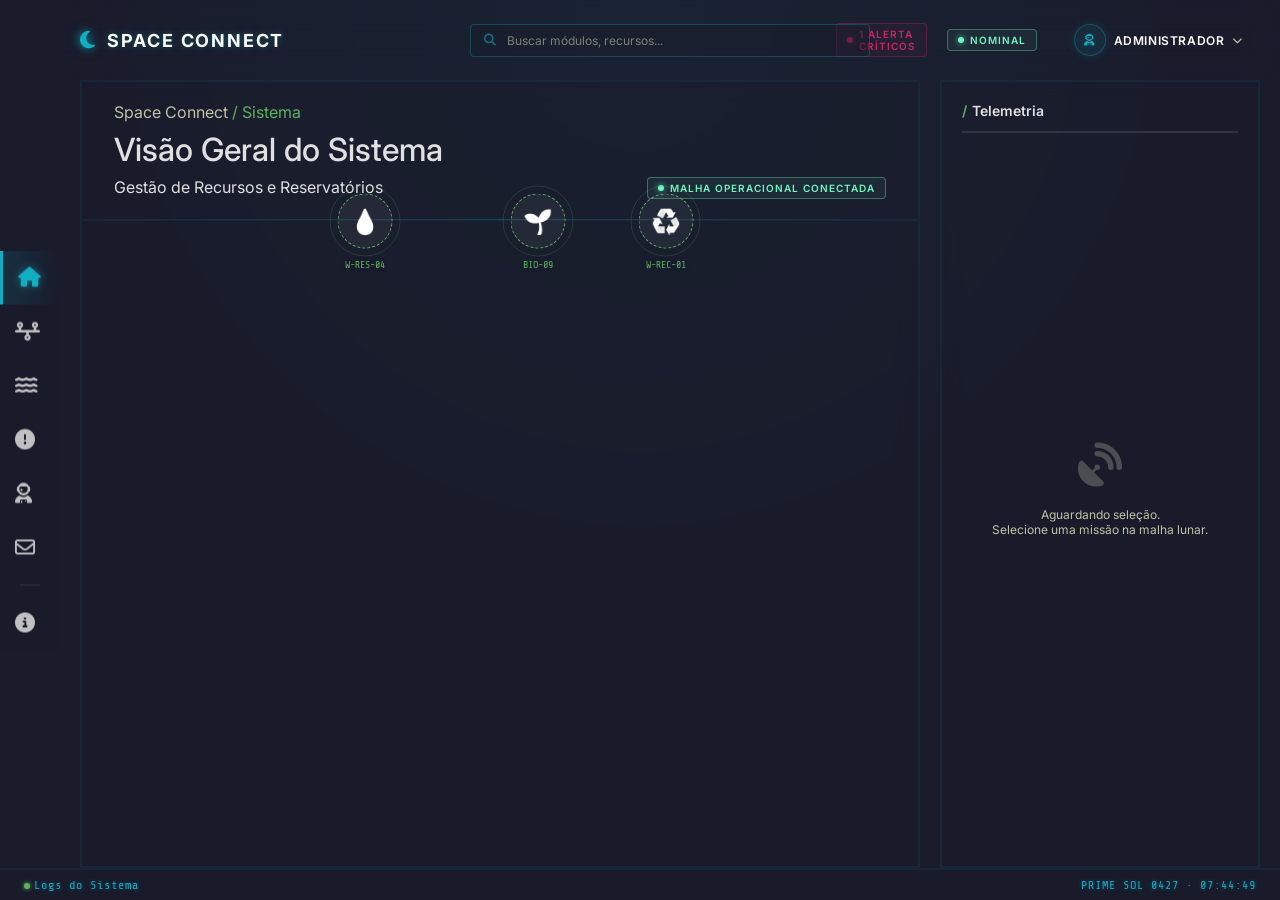
==== index.html @ 1bc5973e "refactor: refatoracao no codigo" ====
<!DOCTYPE html>
<html lang="pt-BR">

<head>
  <meta charset="UTF-8">
  <meta name="viewport" content="width=device-width, initial-scale=1.0">
  <meta name="description"
    content="Space Connect é o sistema definitivo para monitoramento e gestão de recursos em colônias lunares. Acompanhe energia, água e oxigênio em tempo real.">
  <meta name="keywords"
    content="Gestão de recursos, colônia lunar, monitoramento de energia, sustentabilidade espacial, dashboard espacial, ODS, inovação espacial, Space Connect">
  <meta name="author" content="Space Connect">
  <meta name="theme-color" content="#0b1021">

  <!-- SEO & Open Graph -->
  <link rel="canonical" href="https://mewmewdevart.github.io/SpaceConnectFiapChallenge/index.html">
  <meta property="og:title" content="Space Connect - Gestão Inteligente de Recursos Lunares">
  <meta property="og:description"
    content="Sistema definitivo para monitoramento e gestão de recursos em colônias lunares.">
  <meta property="og:type" content="website">
  <meta property="og:url" content="https://mewmewdevart.github.io/SpaceConnectFiapChallenge/index.html">
  <meta name="twitter:card" content="summary_large_image">
  <meta name="twitter:title" content="Space Connect - Gestão Inteligente de Recursos Lunares">
  <meta name="twitter:description"
    content="Sistema definitivo para monitoramento e gestão de recursos em colônias lunares.">

  <title>Space Connect - Gestão Inteligente de Recursos Lunares</title>

  <link rel="preconnect" href="https://fonts.googleapis.com">
  <link rel="preconnect" href="https://fonts.gstatic.com" crossorigin>
  <link
    href="https://fonts.googleapis.com/css2?family=Inter:ital,opsz,wght@0,14..32,100..900;1,14..32,100..900&family=Share+Tech+Mono&display=swap"
    rel="stylesheet">
  <link rel="stylesheet" href="https://cdnjs.cloudflare.com/ajax/libs/font-awesome/6.5.0/css/all.min.css">
  <link rel="stylesheet" href="assets/css/base/variables.css">
  <link rel="stylesheet" href="assets/css/base/reset.css">
  <link rel="stylesheet" href="assets/css/layout/grid.css">
  <link rel="stylesheet" href="assets/css/components/badge.css">
  <link rel="stylesheet" href="assets/css/components/sidebar.css">
  <link rel="stylesheet" href="assets/css/components/topbar.css">
  <link rel="stylesheet" href="assets/css/components/bottombar.css">
  <link rel="stylesheet" href="assets/css/components/button.css">
  <link rel="stylesheet" href="assets/css/components/input.css">
  <link rel="stylesheet" href="assets/css/pages/home.css">
</head>

<body>
  <a href="#main-content" class="skip-link">Pular para o conteúdo</a>

  <!-- Sidebar -->
  <aside class="menu-lateral" id="menu-lateral">
    <button type="button" class="botao botao--ghost botao--icone botao--mobile menu-lateral__hamburguer"
      id="btn-hamburguer" aria-expanded="false" aria-label="Abrir menu">
      <i class="fas fa-bars" aria-hidden="true"></i>
      <span class="menu-lateral__marca-mobile">Space Connect</span>
    </button>
    <nav class="menu-lateral__navegacao" aria-label="Menu Principal">
      <a href="index.html" class="menu-lateral__link menu-lateral__link--ativo" aria-current="page">
        <span class="menu-lateral__icone"><i class="fas fa-home"></i></span>
        <span class="menu-lateral__texto">Home</span>
      </a>
      <a href="flow.html" class="menu-lateral__link">
        <span class="menu-lateral__icone"><i class="fa-solid fa-timeline"></i></span>
        <span class="menu-lateral__texto">Fluxo de Interações</span>
      </a>
      <a href="resources.html" class="menu-lateral__link">
        <span class="menu-lateral__icone"><i class="fa-solid fa-water"></i></span>
        <span class="menu-lateral__texto">Gestão de Recursos</span>
      </a>
      <a href="alerts.html" class="menu-lateral__link">
        <span class="menu-lateral__icone"><i class="fa-solid fa-circle-exclamation"></i></span>
        <span class="menu-lateral__texto">Central de Alertas</span>
      </a>
      <a href="crew.html" class="menu-lateral__link">
        <span class="menu-lateral__icone"><i class="fa-solid fa-user-astronaut"></i></span>
        <span class="menu-lateral__texto">Tripulação</span>
      </a>
      <a href="support.html" class="menu-lateral__link">
        <span class="menu-lateral__icone"><i class="fa-regular fa-envelope"></i></span>
        <span class="menu-lateral__texto">Suporte</span>
      </a>
      <div class="menu-lateral__separador"></div>
      <a href="about.html" class="menu-lateral__link">
        <span class="menu-lateral__icone"><i class="fa-solid fa-circle-info"></i></span>
        <span class="menu-lateral__texto">Sobre</span>
      </a>
    </nav>
  </aside>

  <!-- Topbar -->
  <header class="menu-superior">
    <div class="menu-superior__esquerda">
      <span class="menu-superior__logo">
        <i class="fa-solid fa-moon"></i> Space Connect
      </span>
    </div>

    <div class="menu-superior__buscar">
      <div class="menu-superior__buscar-container">
        <i class="fa-solid fa-magnifying-glass menu-superior__buscar-icone"></i>
        <input type="text" placeholder="Buscar módulos, recursos..." aria-label="Buscar módulos e recursos">
      </div>
    </div>

    <div class="menu-superior__direita">
      <!-- Status -->
      <span class="badge badge--danger">
        <span class="badge__dot"></span>
        1 Alerta Críticos
      </span>
      <div class="badge badge--success">
        <span class="badge__dot"></span>
        <span class="status-text">Nominal</span>
      </div>

      <!-- Notificações -->
      <button class="botao botao--ghost botao--icone botao--mobile menu-superior__acao menu-superior__notificacoes"
        aria-label="Notificações">
        <i class="fa-solid fa-bell"></i>
        <span class="menu-superior__badge">5</span>
      </button>

      <!-- Usuário Dropdown -->
      <div class="menu-superior__usuario-dropdown">
        <button class="botao botao--ghost menu-superior__usuario" aria-haspopup="menu" aria-expanded="false">
          <div class="menu-superior__avatar">
            <i class="fa-solid fa-user-astronaut"></i>
          </div>
          <span class="menu-superior__nome">Administrador</span>
          <i class="fa-solid fa-chevron-down"></i>
        </button>
        <div class="menu-superior__dropdown-menu card-glass" role="menu">
          <a href="#" role="menuitem"><i class="fa-solid fa-id-badge"></i> Meu Perfil</a>
          <a href="#" role="menuitem"><i class="fa-solid fa-sliders"></i> Preferências</a>
          <div class="dropdown-divisor"></div>
          <a href="#" role="menuitem" class="dropdown-logout"><i class="fa-solid fa-right-from-bracket"></i>
            Desconectar</a>
        </div>
      </div>
    </div>
  </header>

  <!-- Main Content -->
  <div class="conteudo">
    <main class="conteudo__principal" id="main-content">
      <!-- Header -->
      <header class="cabecalho-conteudo">
        <div class="cabecalho-conteudo__cabecalho">
          <p class="cabecalho-conteudo__subtitulo">Space Connect<span class="cabecalho-conteudo__separador"> /
              Sistema</span></p>
        </div>
        <h1 class="cabecalho-conteudo__titulo">Visão Geral do Sistema</h1>
        <div class="cabecalho-conteudo__bloco">
          <p class="cabecalho-conteudo__descricao">Gestão de Recursos e Reservatórios</p>
          <span class="cabecalho-conteudo__status badge badge--success">
            <span class="badge__dot"></span>
            Malha Operacional Conectada
          </span>
        </div>
      </header>

      <!-- Planet / Lunar System -->
      <div id="lunar-system-container" role="region" aria-label="Mapa interativo do sistema lunar">
        <div id="central-moon" class="moon-core"></div>
        <div id="nodes-overlay"></div>
      </div>
    </main>

    <aside class="painel-direito" id="side-info-panel" aria-live="polite">
      <!-- Injeção via home.js -->
    </aside>
  </div>

  <!-- Bottombar de Telemetria -->
  <footer class="barra-telemetria">
    <span class="barra-telemetria__titulo"><span class="barra-telemetria__ponto"></span>Logs do Sistema</span>
    <div class="barra-telemetria__janela-letreiro">
      <div class="barra-telemetria__letreiro" aria-hidden="true">
        <span class="barra-telemetria__item">DSN NOMINAL · 1.28s</span>
        <span class="barra-telemetria__item">POWER 96.4 kW</span>
        <span class="barra-telemetria__item">H₂O ACI 42.5 G</span>
        <span class="barra-telemetria__item">SHAB SYS 14.7 V</span>
        <span class="barra-telemetria__item">EXT 8,200 kg/h</span>
        <span class="barra-telemetria__item">CIV 24.33 / 26.08 I</span>
      </div>
    </div>
    <time class="barra-telemetria__relogio" id="relogio-telemetria" aria-live="polite">PRIME SOL 0427 · 00:00:00</time>
  </footer>

  <script src="assets/js/main.js"></script>
  <script src="assets/js/pages/home.js"></script>
</body>

</html>

</html>
---- assets/css/base/variables.css ----
/* Google Fonts carregado via <link> nos HTMLs para não bloquear parsing CSS */

:root {

    --white: 255, 255, 255;
    --black: 0, 0, 0;
    --mint: 109, 247, 193;
    --cyan: 17, 173, 193;
    --gray-blue: 96, 108, 129;
    --dark-purple: 57, 52, 87;
    --teal: 30, 136, 117;
    --green: 91, 179, 97;
    --lime: 161, 229, 90;
    --yellow: 247, 228, 118;
    --orange: 249, 146, 82;
    --salmon: 203, 77, 104;
    --purple: 106, 55, 113;
    --magenta: 201, 36, 100;
    --pink: 244, 140, 182;
    --peach: 247, 182, 158;
    --olive-gray: 155, 156, 130;



    --font-primary: 'Inter', sans-serif;
    --font-mono: 'Share Tech Mono', monospace;


    --text-micro: 9px;
    --text-xs: 10px;
    --text-sm: 12px;
    --text-base: 14px;
    --text-md: 16px;
    --text-lg: 18px;
    --text-xl: 24px;
    --text-2xl: 28px;
    --text-3xl: 32px;
    --text-4xl: 36px;
    --text-hero: 44px;


    --text-paragraph: var(--text-base);
    --text-heading-1: var(--text-4xl);
    --text-heading-2: var(--text-3xl);
    --text-heading-3: var(--text-2xl);


    --color-primary: var(--green);
    --color-secondary: var(--yellow);
    --color-alert: var(--salmon);
    --color-danger: var(--magenta);
    --color-success: var(--green);
    --color-warning: var(--yellow);
    --color-info: var(--cyan);
    --bg-main: 26, 28, 44;
    --bg-panel: var(--bg-main);


    --text-primary: var(--white);
    --text-secondary: 192, 194, 165;

    --text-default: 224, 224, 224;
    --text-menu: 245, 245, 245;
    --icon-menu: 192, 192, 192;



    --graph-color-lv0: 26, 28, 44;
    --graph-color-lv1: var(--teal);
    --graph-color-lv2: var(--green);
    --graph-color-lv3: var(--lime);
    --graph-color-lv4: var(--yellow);

    --border-color: rgba(var(--white), 0.1);

    --fluid-color-gray: var(--text-secondary);
    --fluid-color-pure: var(--mint);
    --fluid-color-organic: var(--yellow);
    --fluid-color-disinfected: var(--salmon);
    --fluid-color-fertilizer: var(--lime);
    --fluid-color-potable: var(--cyan);
    --fluid-color-nutrient: var(--green);

    /* Glassmorphism & Sci-Fi Panels */
    --bg-glass-light: rgba(var(--bg-main), 0.4);
    --bg-glass-medium: rgba(var(--bg-main), 0.6);
    --bg-glass-heavy: rgba(var(--bg-main), 0.85);
    --panel-border: 2px solid rgba(var(--cyan), 0.08);

    /* HUD and Glow Effects */
    --glow-cyan: 0 0 10px rgba(var(--cyan), 0.5), 0 0 20px rgba(var(--cyan), 0.3);
    --glow-green: 0 0 10px rgba(var(--green), 0.5), 0 0 20px rgba(var(--green), 0.3);
    --glow-yellow: 0 0 10px rgba(var(--yellow), 0.5), 0 0 20px rgba(var(--yellow), 0.3);
    --glow-salmon: 0 0 10px rgba(var(--salmon), 0.5), 0 0 20px rgba(var(--salmon), 0.3);

    /* Technical Lines (HUD) */
    --hud-line: linear-gradient(90deg, transparent 0%, rgba(var(--cyan), 0.2) 50%, transparent 100%);
    --hud-line-vertical: linear-gradient(180deg, transparent 0%, rgba(var(--cyan), 0.2) 50%, transparent 100%);

    /* Border Radius for Technical Panels */
    --radius-sm: 4px;
    --radius-md: 8px;
    --radius-lg: 12px;
    --radius-pill: 9999px;

    /* Transitions */
    --transition-fast: 0.15s cubic-bezier(0.4, 0, 0.2, 1);
    --transition-normal: 0.3s cubic-bezier(0.4, 0, 0.2, 1);
    --transition-slow: 0.5s cubic-bezier(0.4, 0, 0.2, 1);

    /* Spacing Scale */
    --space-2xs: 4px;
    --space-xs: 6px;
    --space-sm: 8px;
    --space-md: 12px;
    --space-lg: 16px;
    --space-xl: 20px;
    --space-2xl: 24px;
    --space-3xl: 32px;

    /* Shadows */
    --shadow-sm: 0 2px 4px rgba(0, 0, 0, 0.3);
    --shadow-md: 0 4px 12px rgba(0, 0, 0, 0.4);
    --shadow-lg: 0 8px 32px rgba(0, 0, 0, 0.6);

    /* Z-Index Layers */
    --z-base: 1;
    --z-dropdown: 50;
    --z-sticky: 100;
    --z-overlay: 500;
    --z-sidebar: 1000;

    /* Font Weights */
    --font-regular: 400;
    --font-medium: 500;
    --font-semibold: 600;
    --font-bold: 700;

    /* Buttons Design System */
    --btn-height-sm: 32px;
    --btn-height-md: 40px;
    --btn-height-lg: 48px;
    --btn-height-mobile: 44px; /* Touch safe */

    --btn-padding-sm: 0 var(--space-md);
    --btn-padding-md: 0 var(--space-lg);
    --btn-padding-lg: 0 var(--space-xl);

    --btn-gap: var(--space-sm);
}
---- assets/css/layout/grid.css ----
.conteudo {
    display: flex;
    width: calc(100% - 60px);
    flex: 1;
    flex-direction: row;
    margin-left: 60px;
    padding: 0 20px;
    gap: 20px;
    color: rgb(var(--text-default));
    overflow-y: auto;
    overflow-x: hidden;
    background-color: transparent;
}

.conteudo__principal {
    flex: 1 1 0;
    display: flex;
    flex-direction: column;
    align-items: center;
    background: var(--bg-glass-light);
    backdrop-filter: blur(10px);
    border: var(--panel-border);
}

.conteudo__principal-recursos {
    flex: 1 1 0;
    display: flex;
    flex-direction: column;
    background: var(--bg-glass-light);
    backdrop-filter: blur(10px);
    border: var(--panel-border);
}

.cabecalho-conteudo {
    display: flex;
    flex-direction: column;
    width: 100%;
    padding: 20px 32px;
    border-bottom: var(--panel-border);
    gap: 0.5rem;
    position: relative;
}

.cabecalho-conteudo__titulo {
    font-weight: 500;
}

.cabecalho-conteudo::before {
    content: '';
    position: absolute;
    bottom: -1px;
    left: 0;
    right: 0;
    height: 1px;
    background: var(--hud-line);
}

.cabecalho-conteudo__bloco {
    display: flex;
    flex-direction: row;
    justify-content: space-between;
}

.cabecalho-conteudo__status {
    display: flex;
    gap: 20px;
}

.cabecalho-conteudo__subtitulo {
    color: rgb(var(--text-secondary));
}

.cabecalho-conteudo__separador {
    color: rgb(var(--green));
}

.painel-direito {
    width: 320px;
    flex-shrink: 0;
    display: flex;
    flex-direction: column;
    justify-content: flex-end;
    align-items: stretch;
    padding-bottom: 20px;
    position: relative;
    background: var(--bg-glass-light);
    backdrop-filter: blur(10px);
    border: var(--panel-border);
}

@media screen and (max-width: 1117px) {
    body {
        overflow-y: auto;
        height: auto;
        min-height: 100vh;
    }

    .conteudo {
        margin-left: 0;
        margin-top: 60px;
        width: 100%;
        flex-direction: column;
        overflow: visible;
    }

    .conteudo__principal,
    .conteudo__principal-recursos {
        flex: none;
        height: auto;
    }

    .painel-direito {
        width: 100%;
    }
}

/* -------------------------------------- */
/* CLASSES UTILITÁRIAS GLOBAIS            */
/* -------------------------------------- */

.card-glass {
    background: var(--bg-glass-medium);
    backdrop-filter: blur(10px);
    border: var(--panel-border);
    border-radius: var(--radius-md);
    transition: all var(--transition-normal);
}

.card-glass:hover {
    border-color: rgba(var(--cyan), 0.3);
}

.panel-glass-heavy {
    background: var(--bg-glass-heavy);
    backdrop-filter: blur(10px);
    border: var(--panel-border);
    border-radius: var(--radius-lg);
}

/* ==========================================================================
   MACRO CARDS (DASHBOARD)
   ========================================================================== */
.macro-grid {
    display: grid;
    grid-template-columns: repeat(auto-fit, minmax(220px, 1fr));
    gap: 16px;
}

/* Macro-card componentizado para assets/css/components/macro-card.css */
---- assets/css/components/badge.css ----
/* ==========================================================================
   BADGE COMPONENT
   ========================================================================== */

.badge {
    display: inline-flex;
    align-items: center;
    gap: 6px;
    font-size: var(--text-xs);
    font-weight: 600;
    padding: 4px 10px;
    border-radius: var(--radius-sm);
    text-transform: uppercase;
    letter-spacing: 0.1em;
    border: 1px solid transparent;
    transition: all var(--transition-normal);
}

.badge__dot {
    width: 6px;
    height: 6px;
    border-radius: 50%;
    flex-shrink: 0;
    display: inline-block;
}

/* --------------------------------------------------------------------------
   VARIANTS
   -------------------------------------------------------------------------- */

/* Nominal / Success (Mint) */
.badge--nominal,
.badge--success {
    color: rgb(var(--mint));
    border-color: rgba(var(--mint), 0.35);
    background: rgba(var(--mint), 0.06);
}

.badge--nominal .badge__dot,
.badge--success .badge__dot {
    background: rgb(var(--mint));
    box-shadow: 0 0 6px rgba(var(--mint), 0.8);
}

/* Warning / Alert / In Progress (Yellow) */
.badge--warning,
.badge--alerta {
    color: rgb(var(--yellow));
    border-color: rgba(var(--yellow), 0.35);
    background: rgba(var(--yellow), 0.06);
}

.badge--warning .badge__dot,
.badge--alerta .badge__dot {
    background: rgb(var(--yellow));
    box-shadow: 0 0 6px rgba(var(--yellow), 0.8);
}

/* Critical / Danger / Open (Magenta) */
.badge--critical,
.badge--danger {
    color: rgb(var(--magenta));
    border-color: rgba(var(--magenta), 0.35);
    background: rgba(var(--magenta), 0.06);
}

.badge--critical .badge__dot,
.badge--danger .badge__dot {
    background: rgb(var(--magenta));
    box-shadow: 0 0 6px rgba(var(--magenta), 0.8);
}

/* Down / Danger (for resource rates) */
.badge--vermelho {
    color: rgb(var(--magenta));
    border-color: rgba(var(--magenta), 0.35);
    background: rgba(var(--magenta), 0.06);
}

/* Info (Cyan) */
.badge--info {
    color: rgb(var(--cyan));
    border-color: rgba(var(--cyan), 0.35);
    background: rgba(var(--cyan), 0.06);
}

.badge--info .badge__dot {
    background: rgb(var(--cyan));
    box-shadow: 0 0 6px rgba(var(--cyan), 0.8);
}
---- assets/css/components/sidebar.css ----
.menu-lateral {
    position: fixed;
    left: 0;
    top: 50%;
    transform: translateY(-50%);
    width: 60px;
    background: var(--bg-glass-heavy);
    backdrop-filter: blur(10px);
    overflow: hidden;
    transition: width var(--transition-normal);
    z-index: var(--z-sidebar);
}

.menu-lateral:hover,
.menu-lateral--aberto {
    background: var(--bg-glass-heavy);
    width: 300px;
}

.menu-lateral .menu-lateral__hamburguer {
    display: none;
}

.menu-lateral__navegacao {
    display: flex;
    flex-direction: column;
}

.menu-lateral__link {
    display: flex;
    align-items: center;
    padding: 15px;
    color: rgb(var(--text-menu));
    font-size: var(--text-lg);
    text-decoration: none;
    border-radius: 0 12px 12px 0;
    transition: all var(--transition-normal);
    width: 100%;
    position: relative;
}

.menu-lateral__link:hover,
.menu-lateral__link--ativo {
    background: linear-gradient(90deg, rgba(var(--cyan), 0.15) 0%, transparent 100%);
    color: rgb(var(--cyan));
    font-weight: bold;
    border-left: 3px solid rgb(var(--cyan));

}

.menu-lateral__icone {
    margin-right: 10px;
    font-size: 20px;
    transition: margin-right 0.3s, color 0.3s;
    color: rgb(var(--icon-menu));
}

.menu-lateral__link:hover .menu-lateral__icone,
.menu-lateral__link--ativo .menu-lateral__icone {
    color: rgb(var(--cyan));
    filter: drop-shadow(0 0 5px rgba(var(--cyan), 0.5));
}

.menu-lateral__texto {
    opacity: 0;
    max-width: 0;
    overflow: hidden;
    white-space: nowrap;
    transition: opacity 0.3s ease, max-width 0.3s ease, margin-left 0.3s ease;
}

.menu-lateral:hover .menu-lateral__texto,
.menu-lateral--aberto .menu-lateral__texto {
    opacity: 1;
    max-width: 200px;
    margin-left: 15px;
}

.menu-lateral__separador {
    height: 1px;
    background: rgba(var(--white), 0.1);
    margin: 10px 20px;
}

@media screen and (max-width: 1117px) {
    .menu-lateral {
        width: 100%;
        height: 60px;
        top: 0;
        transform: none;
        border-radius: 0;
        border: none;
        border-bottom: 2px solid var(--border-color);
        display: flex;
        flex-direction: column;
        transition: height 0.3s ease;
    }

    .menu-lateral:hover {
        width: 100%;
    }

    .menu-lateral--aberto {
        min-height: 100vh;
        overflow-y: auto;
    }

    .menu-lateral .menu-lateral__hamburguer {
        display: flex;
        align-items: center;
        min-height: 60px;
        padding: 0 20px;
        font-size: var(--text-xl);
        color: rgb(var(--text-default));
        cursor: pointer;
        background: transparent;
        border: none;
    }

    .menu-lateral__marca-mobile {
        margin-left: 15px;
        font-size: var(--text-lg);
        font-weight: bold;
    }

    .menu-lateral__navegacao {
        display: none;
        flex-direction: column;
        width: 100%;
    }

    .menu-lateral--aberto .menu-lateral__navegacao {
        display: flex;
    }

    .menu-lateral__link {
        padding: 20px;
        border-radius: 0;
    }

    .menu-lateral__link .menu-lateral__texto {
        opacity: 1;
        max-width: none;
        margin-left: 15px;
    }
}
---- assets/css/components/topbar.css ----
.menu-superior {
    position: sticky;
    top: 0;
    z-index: var(--z-sticky);
    display: flex;
    justify-content: space-between;
    align-items: center;
    backdrop-filter: blur(16px);
    -webkit-backdrop-filter: blur(16px);
    margin-left: 60px;
    padding: 20px;
}

.menu-superior__esquerda {
    display: flex;
    align-items: center;
    gap: 16px;
    width: 250px;
}

.menu-superior__logo {
    font-family: var(--font-primary, monospace);
    font-size: var(--text-lg);
    font-weight: 700;
    color: rgb(var(--white));
    letter-spacing: 0.1em;
    text-transform: uppercase;
    display: flex;
    align-items: center;
    gap: 10px;
    text-shadow: 0 0 8px rgba(var(--cyan), 0.4);
}

.menu-superior__logo i {
    color: rgb(var(--cyan));
    font-size: 20px;
    filter: drop-shadow(0 0 5px rgba(var(--cyan), 0.5));
}

.menu-superior__buscar {
    flex: 1;
    display: flex;
    justify-content: center;
    max-width: 600px;
}

.menu-superior__buscar-container {
    position: relative;
    width: 100%;
    max-width: 400px;
}

.menu-superior__buscar-icone {
    position: absolute;
    left: 14px;
    top: 50%;
    transform: translateY(-50%);
    color: rgb(var(--cyan));
    font-size: var(--text-sm);
    opacity: 0.6;
}

.menu-superior__buscar-container input {
    width: 100%;
    background: rgba(var(--bg-main), 0.5);
    border: 1px solid rgba(var(--cyan), 0.3);
    border-radius: var(--radius-sm);
    padding: 8px 12px 8px 36px;
    color: rgb(var(--white));
    font-family: var(--font-primary);
    font-size: var(--text-sm);
    transition: all var(--transition-fast, 0.2s);
}

.menu-superior__buscar-container input:focus {
    outline: none;
    border-color: rgb(var(--cyan));
    background: rgba(var(--cyan), 0.05);
    box-shadow: var(--glow-cyan);
}

.menu-superior__buscar-container input::placeholder {
    color: rgb(var(--text-secondary));
    opacity: 0.6;
}

.menu-superior__buscar-atalho {
    position: absolute;
    right: 10px;
    top: 50%;
    transform: translateY(-50%);
    background: rgba(var(--white), 0.1);
    border-radius: var(--radius-sm);
    padding: 2px 6px;
    font-size: var(--text-xs);
    color: rgb(var(--cyan));
    pointer-events: none;
    letter-spacing: 0.05em;
}

.menu-superior__direita {
    display: flex;
    align-items: center;
    gap: 20px;
    width: 250px;
    justify-content: flex-end;
}


.menu-superior__acao {
    position: relative;
}

.menu-superior__badge {
    position: absolute;
    top: -2px;
    right: -4px;
    background: rgb(var(--salmon));
    color: rgb(var(--white));
    font-size: var(--text-micro);
    font-weight: 800;
    padding: 2px 5px;
    border-radius: 10px;
    border: 2px solid rgb(var(--bg-main));
}

.menu-superior__usuario-dropdown {
    position: relative;
}

.menu-superior__usuario {
    display: flex;
    align-items: center;
    gap: 10px;
}

.menu-superior__usuario:hover .menu-superior__nome {
    color: rgb(var(--cyan));
}

.menu-superior__avatar {
    width: 32px;
    height: 32px;
    border-radius: 50%;
    background: rgba(var(--cyan), 0.1);
    border: 1px solid rgba(var(--cyan), 0.3);
    display: flex;
    align-items: center;
    justify-content: center;
    color: rgb(var(--cyan));
    font-size: var(--text-sm);
    box-shadow: 0 0 10px rgba(var(--cyan), 0.2);
}

.menu-superior__nome {
    color: rgb(var(--white));
    font-size: var(--text-sm);
    font-weight: 600;
    transition: color var(--transition-fast);
    letter-spacing: 0.05em;
}

.menu-superior__usuario i.fa-chevron-down {
    color: rgb(var(--text-secondary));
    font-size: var(--text-xs);
}

.menu-superior__dropdown-menu {
    display: none;
    position: absolute;
    right: 0;
    top: 45px;
    background: var(--bg-glass-heavy);
    backdrop-filter: blur(12px);
    border: var(--panel-border);
    border-radius: var(--radius-md);
    padding: 8px;
    min-width: 180px;
    box-shadow: var(--shadow-lg);
}

.menu-superior__dropdown-menu a {
    display: flex;
    align-items: center;
    gap: 10px;
    padding: 10px 12px;
    color: rgb(var(--text-secondary));
    text-decoration: none;
    font-size: var(--text-sm);
    border-radius: var(--radius-sm);
    transition: all var(--transition-fast);
}

.menu-superior__dropdown-menu a:hover {
    background: rgba(var(--cyan), 0.1);
    color: rgb(var(--cyan));
}

.dropdown-divisor {
    height: 1px;
    background: var(--border-color);
    margin: 6px 0;
}

.menu-superior__dropdown-menu .dropdown-logout {
    color: rgb(var(--salmon));
}

.menu-superior__dropdown-menu .dropdown-logout:hover {
    background: rgba(var(--salmon), 0.1);
    color: rgb(var(--salmon));
}

@media (max-width: 1117px) {
    .menu-superior {
        margin-left: 0;
    }
}

@media (max-width: 768px) {
    .menu-superior__buscar-container {
        display: none;
    }

    .menu-superior__nome {
        display: none;
    }

    .menu-superior__esquerda {
        width: auto;
    }

    .menu-superior__direita {
        width: auto;
    }
}
---- assets/css/components/bottombar.css ----
.barra-telemetria {
    display: flex;
    align-items: center;
    padding: 6px 24px;
    background: var(--bg-glass-heavy);
    backdrop-filter: blur(10px);

    border-top: var(--panel-border);
    min-height: 32px;
    flex-shrink: 0;
    overflow: hidden;
    z-index: var(--z-dropdown);
    position: relative;
}

.barra-telemetria__janela-letreiro {
    flex: 1;
    overflow: hidden;
    position: relative;
    display: flex;
    align-items: center;
    mask-image: linear-gradient(to right, transparent, black 20px, black calc(100% - 20px), transparent);
    -webkit-mask-image: linear-gradient(to right, transparent, black 20px, black calc(100% - 20px), transparent);
}

.barra-telemetria__letreiro {
    display: inline-flex;
    gap: 20px;
    align-items: center;
    white-space: nowrap;
    padding-left: 100%;
    animation: barra-telemetria-scroll 60s linear infinite;
}

@keyframes barra-telemetria-scroll {
    0% {
        transform: translateX(0);
    }

    100% {
        transform: translateX(-100%);
    }
}

.barra-telemetria__item,
.barra-telemetria__titulo,
.barra-telemetria__relogio {

    font-size: var(--text-sm);
    color: rgb(var(--cyan));
    font-family: var(--font-mono);
    letter-spacing: 1px;
    white-space: nowrap;
    text-shadow: 0 0 4px rgba(var(--cyan), 0.4);
}

.barra-telemetria__titulo {
    flex-shrink: 0;
    padding-right: 15px;
    z-index: 10;
}

@keyframes barra-telemetria-pulse {
    0% {
        opacity: 1;
        box-shadow: 0 0 4px rgb(var(--color-primary));
    }

    50% {
        opacity: 0.3;
        box-shadow: 0 0 1px rgb(var(--color-primary));
    }

    100% {
        opacity: 1;
        box-shadow: 0 0 4px rgb(var(--color-primary));
    }
}

.barra-telemetria__ponto {
    display: inline-block;
    width: 6px;
    height: 6px;
    border-radius: 50%;
    background: rgb(var(--color-primary));
    box-shadow: 0 0 4px rgb(var(--color-primary));
    margin-right: 4px;
    vertical-align: middle;
    animation: barra-telemetria-pulse 2s infinite;
}

.barra-telemetria__relogio {
    margin-left: auto;
}

@media screen and (max-width: 1117px) {
    .barra-telemetria {
        margin-left: 0;
        margin-top: 60px;
        width: 100%;
        padding: 10px;
    }
}
---- assets/css/components/button.css ----
/* ==========================================================================
   BUTTON COMPONENT — Estilos unificados para botões (Design System)
   ========================================================================== */

.botao {
    display: inline-flex;
    align-items: center;
    justify-content: center;
    gap: var(--btn-gap);
    padding: var(--btn-padding-md);
    font-size: var(--text-sm);
    min-height: var(--btn-height-md);
    font-weight: var(--font-bold);
    font-family: var(--font-primary);
    letter-spacing: 0.05em;
    text-transform: uppercase;
    text-decoration: none;
    border-radius: var(--radius-sm);
    cursor: pointer;
    transition: all var(--transition-normal);
    border: 1px solid transparent;
    background: transparent;
    color: rgb(var(--text-default));
    white-space: nowrap;
    outline: none;
}

/* ==========================================================================
   STATES
   ========================================================================== */

.botao:focus-visible {
    box-shadow: 0 0 0 2px rgba(var(--bg-main), 1), 0 0 0 4px rgb(var(--cyan));
}

.botao:disabled,
.botao[disabled] {
    opacity: 0.5;
    cursor: not-allowed;
    pointer-events: none;
    filter: grayscale(100%);
}

.botao:active:not(:disabled) {
    transform: scale(0.98);
}

/* ==========================================================================
   VARIANTS: COLORS
   ========================================================================== */

/* Primário (Ação Principal) */
.botao--primario {
    color: rgb(var(--bg-main));
    background-color: rgb(var(--cyan));
    border-color: rgb(var(--cyan));
}

.botao--primario:hover:not(:disabled) {
    background-color: rgba(var(--cyan), 0.9);
    transform: translateY(-2px);
}

/* Secundário (Ação Menor) */
.botao--secundario {
    color: rgb(var(--text-secondary));
    border-color: rgba(var(--white), 0.2);
    background-color: rgba(var(--white), 0.05);
}

.botao--secundario:hover:not(:disabled) {
    color: rgb(var(--white));
    border-color: rgba(var(--white), 0.4);
    background-color: rgba(var(--white), 0.1);
}

/* Perigo (Destrutivo) */
.botao--perigo {
    color: rgb(var(--salmon));
    border-color: rgb(var(--salmon));
    background-color: rgba(var(--salmon), 0.1);
}

.botao--perigo:hover:not(:disabled) {
    color: rgb(var(--white));
    background-color: rgb(var(--salmon));
}

/* Alerta (Manutenção) */
.botao--alerta {
    color: rgb(var(--yellow));
    border-color: rgb(var(--yellow));
    background-color: rgba(var(--yellow), 0.1);
}

.botao--alerta:hover:not(:disabled) {
    color: rgb(var(--bg-main));
    background-color: rgb(var(--yellow));
}

/* Sucesso */
.botao--sucesso {
    color: rgb(var(--green));
    border-color: rgb(var(--green));
    background-color: rgba(var(--green), 0.1);
}

.botao--sucesso:hover:not(:disabled) {
    color: rgb(var(--bg-main));
    background-color: rgb(var(--green));
}

/* ==========================================================================
   VARIANTS: STYLES
   ========================================================================== */

/* Outline (mantém fundo transparente, borda forte) */
.botao--outline.botao--primario {
    background-color: transparent;
    color: rgb(var(--cyan));
    box-shadow: none;
}

.botao--outline.botao--primario:hover:not(:disabled) {
    background-color: rgba(var(--cyan), 0.1);
}

.botao--outline.botao--perigo {
    background-color: transparent;
}

/* Ghost (Sem borda, mostra fundo no hover) */
.botao--ghost {
    border-color: transparent;
    background-color: transparent;
    box-shadow: none;
    color: rgb(var(--text-default));
}

.botao--ghost:hover:not(:disabled) {
    background-color: rgba(var(--white), 0.1);
    color: rgb(var(--white));
}

.botao--ghost.botao--primario {
    color: rgb(var(--cyan));
}

.botao--ghost.botao--perigo {
    color: rgb(var(--salmon));
}

.botao--ghost.botao--alerta {
    color: rgb(var(--yellow));
}

.botao--ghost.botao--primario:hover:not(:disabled) {
    background-color: rgba(var(--cyan), 0.1);
}

.botao--ghost.botao--perigo:hover:not(:disabled) {
    background-color: rgba(var(--salmon), 0.1);
}

.botao--ghost.botao--alerta:hover:not(:disabled) {
    background-color: rgba(var(--yellow), 0.1);
}

/* Tab (Aba de filtro) */
.botao--tab {
    color: rgb(var(--text-secondary));
    background-color: var(--bg-glass-light);
    border: 1px solid var(--border-color);
    backdrop-filter: blur(4px);
    font-weight: var(--font-medium);
}

.botao--tab:hover:not(:disabled) {
    border-color: rgba(var(--cyan), 0.4);
    color: rgb(var(--white));
}

.botao--tab[aria-pressed="true"],
.botao--tab.botao--ativo {
    color: rgb(var(--cyan));
    border-color: rgb(var(--cyan));
    background-color: rgba(var(--cyan), 0.1);
    box-shadow: inset 0 0 10px rgba(var(--cyan), 0.2);
}

/* Válvula (Toggle Flow) */
.botao--valvula {
    font-weight: var(--font-medium);
}

.botao--valvula[aria-pressed="true"],
.botao--valvula.valvula-aberta {
    color: rgb(var(--green));
    border-color: rgb(var(--green));
    background-color: rgba(var(--green), 0.1);
}

.botao--valvula[aria-pressed="true"]:hover:not(:disabled),
.botao--valvula.valvula-aberta:hover:not(:disabled) {
    background-color: rgba(var(--green), 0.2);
}

.botao--valvula[aria-pressed="false"],
.botao--valvula.valvula-fechada {
    color: rgb(var(--salmon));
    border-color: rgb(var(--salmon));
    background-color: rgba(var(--salmon), 0.1);
}

.botao--valvula[aria-pressed="false"]:hover:not(:disabled),
.botao--valvula.valvula-fechada:hover:not(:disabled) {
    background-color: rgba(var(--salmon), 0.2);
}

/* ==========================================================================
   SIZES
   ========================================================================== */

.botao--sm {
    min-height: var(--btn-height-sm);
    padding: var(--btn-padding-sm);
    font-size: var(--text-sm);
}

.botao--lg {
    height: var(--btn-height-lg);
    padding: var(--btn-padding-lg);
    font-size: var(--text-base);
}

.botao--icone.botao--sm {
    width: var(--btn-height-sm);
}

.botao--icone.botao--lg {
    width: var(--btn-height-lg);
}

/* Mobile Only Button */
@media (min-width: 1118px) {
    .botao--mobile {
        display: none !important;
    }
}

/* Mobile Safe Area */
.botao--mobile {
    min-height: var(--btn-height-mobile);
    min-width: var(--btn-height-mobile);
}

@media (max-width: 768px) {
    /* Auto aplica área segura para touch no celular em botões ícone */
    .botao--icone {
        min-height: var(--btn-height-mobile);
        min-width: var(--btn-height-mobile);
    }
}
---- assets/css/components/input.css ----
/* ==========================================================================
   INPUT COMPONENT — Estilos unificados para campos de formulário
   ========================================================================== */

.campo {
    background: rgba(var(--bg-main), 0.5);
    border: 1px solid rgba(var(--white), 0.08);
    border-radius: var(--radius-sm);
    padding: 12px;
    color: rgb(var(--text-primary));
    font-size: var(--text-paragraph);
    font-family: var(--font-primary);
    transition: all var(--transition-normal);
    outline: none;
    box-shadow: inset 0 2px 4px rgba(0, 0, 0, 0.2);
    width: 100%;
}

.campo:focus {
    border-color: rgb(var(--cyan));
    background: rgba(var(--cyan), 0.05);
    box-shadow: 0 0 12px rgba(var(--cyan), 0.2), inset 0 2px 4px rgba(0, 0, 0, 0.2);
}

.campo--textarea {
    resize: vertical;
    min-height: 120px;
}

.campo--select {
    cursor: pointer;
}

.campo--readonly {
    opacity: 0.7;
    cursor: not-allowed;
}

/* Label */
.campo-label {
    font-size: var(--text-xs);
    font-weight: 600;
    letter-spacing: 0.05em;
    color: rgb(var(--text-secondary));
    text-transform: uppercase;
    display: block;
    margin-bottom: 8px;
}

/* Grupo (label + input) */
.campo-grupo {
    display: flex;
    flex-direction: column;
    gap: 6px;
}
---- assets/css/pages/home.css ----
/* Container do sistema lunar */
#lunar-system-container {
    position: relative;
    width: 100%;
    max-width: 90%;

    display: flex;
    justify-content: center;
    align-items: center;
    margin: 0 auto;
}

#nodes-overlay {
    position: absolute;
    top: 0;
    left: 0;
    width: 100%;
    height: 100%;
    pointer-events: none;
}

.moon-render {
    width: 100%;
    height: 100%;
    object-fit: contain;
    pointer-events: none;
}

/* Nós Interativos (Missões) */
.water-node {
    position: absolute;
    width: 55px;
    height: 55px;
    background: rgba(var(--white), 0.05);
    border: 1px dashed rgba(var(--green), 1);
    border-radius: 50%;
    cursor: pointer;
    z-index: 100;
    transform: translate(-50%, -50%);
    display: flex;
    align-items: center;
    justify-content: center;
    transition: var(--transition-normal);
    pointer-events: auto;
}

.water-node::after {
    content: "";
    position: absolute;
    width: 130%;
    height: 130%;
    border: 1px solid rgba(var(--green), 0.2);
    border-radius: 50%;
    animation: radarPulse 2s infinite;
}

@keyframes radarPulse {
    0% {
        transform: scale(1);
        opacity: 1;
    }

    100% {
        transform: scale(1.4);
        opacity: 0;
    }
}

.water-node:hover,
.water-node.active {
    background: rgba(var(--green), 0.2);
    border: 2px solid rgba(var(--white), 1);
    box-shadow: var(--glow-green);
}

.node-icon {
    font-size: 24px;
    filter: grayscale(1) brightness(2.5);
}

.node-label {
    position: absolute;
    bottom: -22px;
    color: rgba(var(--green), 1);
    font-size: var(--text-xs);
    font-family: var(--font-mono);
    white-space: nowrap;
    text-shadow: 0 0 4px rgba(var(--bg-main), 0.8);
}

/* Painel Inspetor (Baseado no design do flow.css) */
.inspetor-painel {
    display: flex;
    flex-direction: column;
    height: 100%;
    padding: 20px;
    gap: 20px;
    color: rgb(var(--text-default));
}

.inspetor-painel.animate-in {
    animation: fadeIn var(--transition-normal);
}

@keyframes fadeIn {
    from {
        opacity: 0;
        transform: translateX(10px);
    }

    to {
        opacity: 1;
        transform: translateX(0);
    }
}

.inspetor-painel__cabecalho {
    display: flex;
    justify-content: space-between;
    align-items: center;
    border-bottom: 2px solid var(--border-color);
    padding-bottom: 12px;
}

.inspetor-painel__cabecalho h2 {
    margin: 0;
    font-size: var(--text-paragraph);
    font-weight: 600;
    display: flex;
    align-items: center;
}

.inspetor-painel__cabecalho h2 span {
    color: rgb(var(--color-primary));
    padding-right: 5px;
}

.inspetor-painel__vazio {
    display: flex;
    flex-direction: column;
    align-items: center;
    justify-content: center;
    flex: 1;
    text-align: center;
    color: rgb(var(--text-secondary));
    font-size: var(--text-sm);
    gap: 10px;
}

.inspetor-painel__formulario {
    display: flex;
    flex-direction: column;
    gap: 20px;
    height: 100%;
}

.inspetor-painel__grupo-form {
    display: flex;
    flex-direction: column;
    gap: 6px;
}

.inspetor-painel__grupo-form label {
    font-size: var(--text-sm);
    text-transform: uppercase;
    letter-spacing: 0.5px;
    color: rgb(var(--text-secondary));
    font-weight: 600;
}

.inspetor-painel__grupo-form input[type="text"].input-readonly {
    background: rgba(var(--white), 0.04);
    border: 1px solid var(--border-color);
    border-radius: 4px;
    padding: 8px 12px;
    font-size: var(--text-sm);
    color: rgb(var(--text-primary));
    transition: border-color 0.2s;
    width: 100%;
    cursor: default;
}

.history-grid {
    display: grid;
    grid-template-rows: repeat(5, 12px);
    grid-auto-flow: column;
    grid-auto-columns: 12px;
    gap: 4px;
    margin: var(--space-md) 0;
}

.sq {
    width: 12px;
    height: 12px;
    background: rgba(var(--bg-main), 1);
    border-radius: 2px;
}

.sq.lv1 {
    background: rgba(var(--teal), 1);
}

.sq.lv2 {
    background: rgba(var(--green), 1);
}

.sq.lv3 {
    background: rgba(var(--lime), 1);
}

.sq.lv4 {
    background: rgba(var(--yellow), 1);
}

/* --- Animação da Onda (Taxa de Processamento) --- */
.wave-wrap {
    position: absolute;
    bottom: 0;
    left: 0;
    width: 100%;
    height: 35px;
    opacity: 0.15;
    pointer-events: none;
    z-index: 0;
}

.wave-line {
    width: 200%;
    height: 100%;
    fill: rgb(var(--color-primary));
    animation: waveMove 4s linear infinite;
}

@keyframes waveMove {
    from {
        transform: translateX(0);
    }

    to {
        transform: translateX(-50%);
    }
}
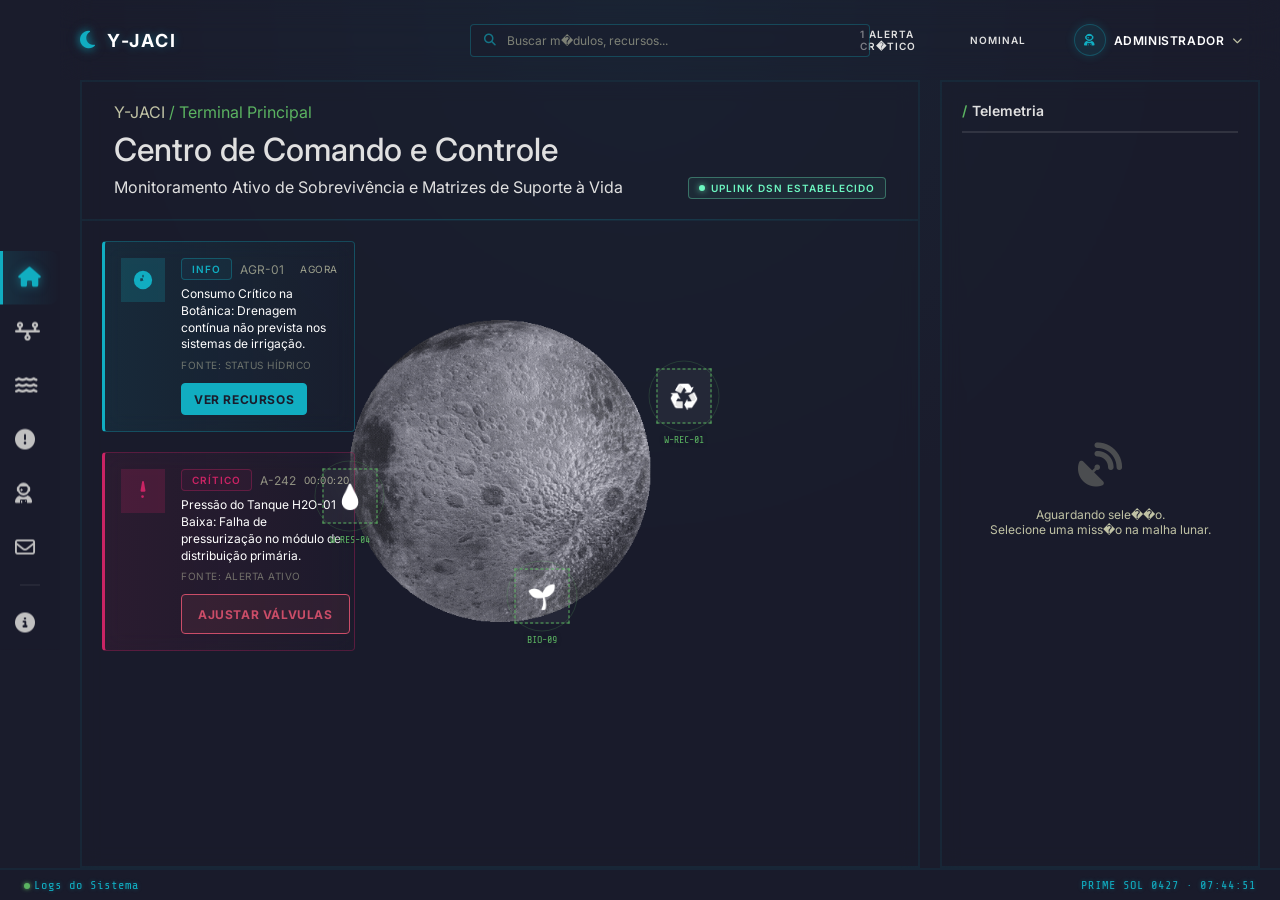
==== commit 33b991f1: "refactor: update nas estilizacoes" ====
--- a/index.html
+++ b/index.html
@@ -5,25 +5,25 @@
   <meta charset="UTF-8">
   <meta name="viewport" content="width=device-width, initial-scale=1.0">
   <meta name="description"
-    content="Space Connect é o sistema definitivo para monitoramento e gestão de recursos em colônias lunares. Acompanhe energia, água e oxigênio em tempo real.">
+    content="Y-JACI é o sistema definitivo para monitoramento e gestão de recursos em colônias lunares. Acompanhe energia, água e oxigênio em tempo real.">
   <meta name="keywords"
-    content="Gestão de recursos, colônia lunar, monitoramento de energia, sustentabilidade espacial, dashboard espacial, ODS, inovação espacial, Space Connect">
-  <meta name="author" content="Space Connect">
+    content="Gestão de recursos, colônia lunar, monitoramento de energia, sustentabilidade espacial, dashboard espacial, ODS, inovação espacial, Y-JACI">
+  <meta name="author" content="Y-JACI">
   <meta name="theme-color" content="#0b1021">
 
   <!-- SEO & Open Graph -->
   <link rel="canonical" href="https://mewmewdevart.github.io/SpaceConnectFiapChallenge/index.html">
-  <meta property="og:title" content="Space Connect - Gestão Inteligente de Recursos Lunares">
+  <meta property="og:title" content="Y-JACI - Gestão Inteligente de Recursos Lunares">
   <meta property="og:description"
     content="Sistema definitivo para monitoramento e gestão de recursos em colônias lunares.">
   <meta property="og:type" content="website">
   <meta property="og:url" content="https://mewmewdevart.github.io/SpaceConnectFiapChallenge/index.html">
   <meta name="twitter:card" content="summary_large_image">
-  <meta name="twitter:title" content="Space Connect - Gestão Inteligente de Recursos Lunares">
+  <meta name="twitter:title" content="Y-JACI - Gestão Inteligente de Recursos Lunares">
   <meta name="twitter:description"
     content="Sistema definitivo para monitoramento e gestão de recursos em colônias lunares.">
 
-  <title>Space Connect - Gestão Inteligente de Recursos Lunares</title>
+  <title>Y-JACI - Gestão Inteligente de Recursos Lunares</title>
 
   <link rel="preconnect" href="https://fonts.googleapis.com">
   <link rel="preconnect" href="https://fonts.gstatic.com" crossorigin>
@@ -34,7 +34,8 @@
   <link rel="stylesheet" href="assets/css/base/variables.css">
   <link rel="stylesheet" href="assets/css/base/reset.css">
   <link rel="stylesheet" href="assets/css/layout/grid.css">
-  <link rel="stylesheet" href="assets/css/components/badge.css">
+  <link rel="stylesheet" href="assets/css/components/etiqueta.css">
+  <link rel="stylesheet" href="assets/css/components/alerta.css">
   <link rel="stylesheet" href="assets/css/components/sidebar.css">
   <link rel="stylesheet" href="assets/css/components/topbar.css">
   <link rel="stylesheet" href="assets/css/components/bottombar.css">
@@ -45,122 +46,84 @@
 
 <body>
   <a href="#main-content" class="skip-link">Pular para o conteúdo</a>
-
-  <!-- Sidebar -->
-  <aside class="menu-lateral" id="menu-lateral">
-    <button type="button" class="botao botao--ghost botao--icone botao--mobile menu-lateral__hamburguer"
-      id="btn-hamburguer" aria-expanded="false" aria-label="Abrir menu">
-      <i class="fas fa-bars" aria-hidden="true"></i>
-      <span class="menu-lateral__marca-mobile">Space Connect</span>
-    </button>
-    <nav class="menu-lateral__navegacao" aria-label="Menu Principal">
-      <a href="index.html" class="menu-lateral__link menu-lateral__link--ativo" aria-current="page">
-        <span class="menu-lateral__icone"><i class="fas fa-home"></i></span>
-        <span class="menu-lateral__texto">Home</span>
-      </a>
-      <a href="flow.html" class="menu-lateral__link">
-        <span class="menu-lateral__icone"><i class="fa-solid fa-timeline"></i></span>
-        <span class="menu-lateral__texto">Fluxo de Interações</span>
-      </a>
-      <a href="resources.html" class="menu-lateral__link">
-        <span class="menu-lateral__icone"><i class="fa-solid fa-water"></i></span>
-        <span class="menu-lateral__texto">Gestão de Recursos</span>
-      </a>
-      <a href="alerts.html" class="menu-lateral__link">
-        <span class="menu-lateral__icone"><i class="fa-solid fa-circle-exclamation"></i></span>
-        <span class="menu-lateral__texto">Central de Alertas</span>
-      </a>
-      <a href="crew.html" class="menu-lateral__link">
-        <span class="menu-lateral__icone"><i class="fa-solid fa-user-astronaut"></i></span>
-        <span class="menu-lateral__texto">Tripulação</span>
-      </a>
-      <a href="support.html" class="menu-lateral__link">
-        <span class="menu-lateral__icone"><i class="fa-regular fa-envelope"></i></span>
-        <span class="menu-lateral__texto">Suporte</span>
-      </a>
-      <div class="menu-lateral__separador"></div>
-      <a href="about.html" class="menu-lateral__link">
-        <span class="menu-lateral__icone"><i class="fa-solid fa-circle-info"></i></span>
-        <span class="menu-lateral__texto">Sobre</span>
-      </a>
-    </nav>
-  </aside>
-
-  <!-- Topbar -->
-  <header class="menu-superior">
-    <div class="menu-superior__esquerda">
-      <span class="menu-superior__logo">
-        <i class="fa-solid fa-moon"></i> Space Connect
-      </span>
-    </div>
-
-    <div class="menu-superior__buscar">
-      <div class="menu-superior__buscar-container">
-        <i class="fa-solid fa-magnifying-glass menu-superior__buscar-icone"></i>
-        <input type="text" placeholder="Buscar módulos, recursos..." aria-label="Buscar módulos e recursos">
-      </div>
-    </div>
-
-    <div class="menu-superior__direita">
-      <!-- Status -->
-      <span class="badge badge--danger">
-        <span class="badge__dot"></span>
-        1 Alerta Críticos
-      </span>
-      <div class="badge badge--success">
-        <span class="badge__dot"></span>
-        <span class="status-text">Nominal</span>
-      </div>
-
-      <!-- Notificações -->
-      <button class="botao botao--ghost botao--icone botao--mobile menu-superior__acao menu-superior__notificacoes"
-        aria-label="Notificações">
-        <i class="fa-solid fa-bell"></i>
-        <span class="menu-superior__badge">5</span>
-      </button>
-
-      <!-- Usuário Dropdown -->
-      <div class="menu-superior__usuario-dropdown">
-        <button class="botao botao--ghost menu-superior__usuario" aria-haspopup="menu" aria-expanded="false">
-          <div class="menu-superior__avatar">
-            <i class="fa-solid fa-user-astronaut"></i>
-          </div>
-          <span class="menu-superior__nome">Administrador</span>
-          <i class="fa-solid fa-chevron-down"></i>
-        </button>
-        <div class="menu-superior__dropdown-menu card-glass" role="menu">
-          <a href="#" role="menuitem"><i class="fa-solid fa-id-badge"></i> Meu Perfil</a>
-          <a href="#" role="menuitem"><i class="fa-solid fa-sliders"></i> Preferências</a>
-          <div class="dropdown-divisor"></div>
-          <a href="#" role="menuitem" class="dropdown-logout"><i class="fa-solid fa-right-from-bracket"></i>
-            Desconectar</a>
-        </div>
-      </div>
-    </div>
-  </header>
-
   <!-- Main Content -->
   <div class="conteudo">
     <main class="conteudo__principal" id="main-content">
       <!-- Header -->
       <header class="cabecalho-conteudo">
         <div class="cabecalho-conteudo__cabecalho">
-          <p class="cabecalho-conteudo__subtitulo">Space Connect<span class="cabecalho-conteudo__separador"> /
-              Sistema</span></p>
+          <p class="cabecalho-conteudo__subtitulo">Y-JACI<span class="cabecalho-conteudo__separador"> /
+              Terminal Principal</span></p>
         </div>
-        <h1 class="cabecalho-conteudo__titulo">Visão Geral do Sistema</h1>
+        <h1 class="cabecalho-conteudo__titulo">Centro de Comando e Controle</h1>
         <div class="cabecalho-conteudo__bloco">
-          <p class="cabecalho-conteudo__descricao">Gestão de Recursos e Reservatórios</p>
-          <span class="cabecalho-conteudo__status badge badge--success">
-            <span class="badge__dot"></span>
-            Malha Operacional Conectada
+          <p class="cabecalho-conteudo__descricao">Monitoramento Ativo de Sobrevivência e Matrizes de Suporte à Vida</p>
+          <span class="cabecalho-conteudo__status etiqueta etiqueta--success">
+            <span class="etiqueta__dot"></span>
+            Uplink DSN Estabelecido
           </span>
         </div>
       </header>
 
       <!-- Planet / Lunar System -->
       <div id="lunar-system-container" role="region" aria-label="Mapa interativo do sistema lunar">
-        <div id="central-moon" class="moon-core"></div>
+        <!-- Painel Resumo (Dashboard) -->
+        <section class="painel-resumo">
+          <article class="alerta alerta--info cartao-vidro">
+            <div class="alerta__indicador-lateral" aria-hidden="true">
+              <svg class="alerta__icone-svg" viewBox="0 0 24 24" fill="currentColor" aria-hidden="true">
+                <path
+                  d="M12 2a10 10 0 1 0 0 20 10 10 0 0 0 0-20zm.75 6.5a.75.75 0 0 1-1.5 0V7a.75.75 0 0 1 1.5 0v1.5zm0 3.5a.75.75 0 0 1-.75.75h-1.5A.75.75 0 0 1 9 12.5v-1.5A.75.75 0 0 1 9.75 10h1.5A.75.75 0 0 1 12 10.75v1.75z">
+                </path>
+              </svg>
+            </div>
+            <div class="alerta__corpo">
+              <div class="alerta__linha-topo">
+                <div class="alerta__grupo-esquerdo">
+                  <span class="etiqueta etiqueta--info">Info</span>
+                  <span class="alerta__codigo-evento">AGR-01</span>
+                </div>
+                <time class="alerta__tempo-evento" datetime="PT0S" aria-label="Atual">AGORA</time>
+              </div>
+              <p class="alerta__texto-evento">Consumo Crítico na Botânica: Drenagem contínua não prevista nos sistemas
+                de irrigação.</p>
+              <span class="alerta__fonte-evento">Fonte: Status Hídrico</span>
+              <div class="alerta__acoes">
+                <a href="resources.html" class="botao botao--primario botao--sm"
+                  style="text-decoration: none; display: inline-flex; align-items: center; justify-content: center;">Ver
+                  Recursos</a>
+              </div>
+            </div>
+          </article>
+
+          <article class="alerta alerta--critico cartao-vidro">
+            <div class="alerta__indicador-lateral" aria-hidden="true">
+              <svg class="alerta__icone-svg" viewBox="0 0 24 24" fill="currentColor" aria-hidden="true">
+                <path
+                  d="M11.001 2.001a1 1 0 0 1 1.998 0l1.681 9.533a1 1 0 0 1-.984 1.196h-3.39a1 1 0 0 1-.984-1.196L11.001 2.001zm1.999 16a1.5 1.5 0 1 1-2.999 0 1.5 1.5 0 0 1 2.999 0z">
+                </path>
+              </svg>
+            </div>
+            <div class="alerta__corpo">
+              <div class="alerta__linha-topo">
+                <div class="alerta__grupo-esquerdo">
+                  <span class="etiqueta etiqueta--danger">Crítico</span>
+                  <span class="alerta__codigo-evento">A-242</span>
+                </div>
+                <time class="alerta__tempo-evento" datetime="PT20S" aria-label="Ocorreu há 20 segundos">00:00:20</time>
+              </div>
+              <p class="alerta__texto-evento">Pressão do Tanque H2O-01 Baixa: Falha de pressurização no módulo de
+                distribuição primária.</p>
+              <span class="alerta__fonte-evento">Fonte: Alerta Ativo</span>
+              <div class="alerta__acoes">
+                <a href="flow.html" class="botao botao--perigo botao--icone"
+                  style="text-decoration: none; display: inline-flex; align-items: center; justify-content: center;">Ajustar
+                  Válvulas</a>
+              </div>
+            </div>
+          </article>
+        </section>
+        <img src="assets/img/lua.gif" alt="Moon Surface" class="moon-render">
         <div id="nodes-overlay"></div>
       </div>
     </main>
@@ -170,26 +133,11 @@
     </aside>
   </div>
 
-  <!-- Bottombar de Telemetria -->
-  <footer class="barra-telemetria">
-    <span class="barra-telemetria__titulo"><span class="barra-telemetria__ponto"></span>Logs do Sistema</span>
-    <div class="barra-telemetria__janela-letreiro">
-      <div class="barra-telemetria__letreiro" aria-hidden="true">
-        <span class="barra-telemetria__item">DSN NOMINAL · 1.28s</span>
-        <span class="barra-telemetria__item">POWER 96.4 kW</span>
-        <span class="barra-telemetria__item">H₂O ACI 42.5 G</span>
-        <span class="barra-telemetria__item">SHAB SYS 14.7 V</span>
-        <span class="barra-telemetria__item">EXT 8,200 kg/h</span>
-        <span class="barra-telemetria__item">CIV 24.33 / 26.08 I</span>
-      </div>
-    </div>
-    <time class="barra-telemetria__relogio" id="relogio-telemetria" aria-live="polite">PRIME SOL 0427 · 00:00:00</time>
-  </footer>
-
+  <script src="assets/js/layout.js"></script>
   <script src="assets/js/main.js"></script>
   <script src="assets/js/pages/home.js"></script>
 </body>
 
 </html>
 
-</html>+</html>
--- a/assets/css/base/variables.css
+++ b/assets/css/base/variables.css
@@ -24,7 +24,6 @@
 
     --font-primary: 'Inter', sans-serif;
     --font-mono: 'Share Tech Mono', monospace;
-
 
     --text-micro: 9px;
     --text-xs: 10px;
--- a/assets/css/layout/grid.css
+++ b/assets/css/layout/grid.css
@@ -1,4 +1,4 @@
-.conteudo {
+﻿.conteudo {
     display: flex;
     width: calc(100% - 60px);
     flex: 1;
@@ -118,7 +118,7 @@
 /* CLASSES UTILITÁRIAS GLOBAIS            */
 /* -------------------------------------- */
 
-.card-glass {
+.cartao-vidro {
     background: var(--bg-glass-medium);
     backdrop-filter: blur(10px);
     border: var(--panel-border);
@@ -126,11 +126,11 @@
     transition: all var(--transition-normal);
 }
 
-.card-glass:hover {
+.cartao-vidro:hover {
     border-color: rgba(var(--cyan), 0.3);
 }
 
-.panel-glass-heavy {
+.painel-vidro-escuro {
     background: var(--bg-glass-heavy);
     backdrop-filter: blur(10px);
     border: var(--panel-border);
@@ -146,4 +146,4 @@
     gap: 16px;
 }
 
-/* Macro-card componentizado para assets/css/components/macro-card.css */+/* cartao-macro componentizado para assets/css/components/cartao-macro.css */
--- a/assets/css/components/etiqueta.css
+++ b/assets/css/components/etiqueta.css
@@ -0,0 +1,90 @@
+﻿/* ==========================================================================
+   etiqueta COMPONENT
+   ========================================================================== */
+
+.etiqueta {
+    display: inline-flex;
+    align-items: center;
+    gap: 6px;
+    font-size: var(--text-xs);
+    font-weight: 600;
+    padding: 4px 10px;
+    border-radius: var(--radius-sm);
+    text-transform: uppercase;
+    letter-spacing: 0.1em;
+    border: 1px solid transparent;
+    transition: all var(--transition-normal);
+}
+
+.etiqueta__dot {
+    width: 6px;
+    height: 6px;
+    border-radius: 50%;
+    flex-shrink: 0;
+    display: inline-block;
+}
+
+/* --------------------------------------------------------------------------
+   VARIANTS
+   -------------------------------------------------------------------------- */
+
+/* Nominal / Success (Mint) */
+.etiqueta--nominal,
+.etiqueta--success {
+    color: rgb(var(--mint));
+    border-color: rgba(var(--mint), 0.35);
+    background: rgba(var(--mint), 0.06);
+}
+
+.etiqueta--nominal .etiqueta__dot,
+.etiqueta--success .etiqueta__dot {
+    background: rgb(var(--mint));
+    box-shadow: 0 0 6px rgba(var(--mint), 0.8);
+}
+
+/* Warning / Alert / In Progress (Yellow) */
+.etiqueta--warning,
+.etiqueta--alerta {
+    color: rgb(var(--yellow));
+    border-color: rgba(var(--yellow), 0.35);
+    background: rgba(var(--yellow), 0.06);
+}
+
+.etiqueta--warning .etiqueta__dot,
+.etiqueta--alerta .etiqueta__dot {
+    background: rgb(var(--yellow));
+    box-shadow: 0 0 6px rgba(var(--yellow), 0.8);
+}
+
+/* Critical / Danger / Open (Magenta) */
+.etiqueta--critical,
+.etiqueta--danger {
+    color: rgb(var(--magenta));
+    border-color: rgba(var(--magenta), 0.35);
+    background: rgba(var(--magenta), 0.06);
+}
+
+.etiqueta--critical .etiqueta__dot,
+.etiqueta--danger .etiqueta__dot {
+    background: rgb(var(--magenta));
+    box-shadow: 0 0 6px rgba(var(--magenta), 0.8);
+}
+
+/* Down / Danger (for resource rates) */
+.etiqueta--vermelho {
+    color: rgb(var(--magenta));
+    border-color: rgba(var(--magenta), 0.35);
+    background: rgba(var(--magenta), 0.06);
+}
+
+/* Info (Cyan) */
+.etiqueta--info {
+    color: rgb(var(--cyan));
+    border-color: rgba(var(--cyan), 0.35);
+    background: rgba(var(--cyan), 0.06);
+}
+
+.etiqueta--info .etiqueta__dot {
+    background: rgb(var(--cyan));
+    box-shadow: 0 0 6px rgba(var(--cyan), 0.8);
+}
--- a/assets/css/components/alerta.css
+++ b/assets/css/components/alerta.css
@@ -0,0 +1,254 @@
+.alerta {
+    display: flex;
+    gap: 16px;
+    align-items: stretch;
+    padding: 16px;
+    margin-bottom: 20px;
+    border-radius: var(--radius-sm);
+    transition: all var(--transition-normal);
+    position: relative;
+}
+
+.alerta:last-child {
+    margin-bottom: 0;
+}
+
+.alerta--critico, .alerta--danger {
+    background: linear-gradient(90deg, rgba(var(--magenta), 0.1) 0%, rgba(var(--magenta), 0.02) 100%);
+    border: 1px solid rgba(var(--magenta), 0.3);
+    border-left: 3px solid rgb(var(--magenta));
+}
+
+.alerta--critico:hover, .alerta--danger:hover {
+    border-color: rgb(var(--magenta));
+}
+
+.alerta--aviso, .alerta--warning {
+    background: linear-gradient(90deg, rgba(var(--yellow), 0.1) 0%, rgba(var(--yellow), 0.02) 100%);
+    border: 1px solid rgba(var(--yellow), 0.3);
+    border-left: 3px solid rgb(var(--yellow));
+}
+
+.alerta--aviso:hover, .alerta--warning:hover {
+    border-color: rgb(var(--yellow));
+}
+
+.alerta--info {
+    background: linear-gradient(90deg, rgba(var(--cyan), 0.1) 0%, rgba(var(--cyan), 0.02) 100%);
+    border: 1px solid rgba(var(--cyan), 0.3);
+    border-left: 3px solid rgb(var(--cyan));
+}
+
+.alerta--info:hover {
+    border-color: rgb(var(--cyan));
+}
+
+
+.alerta__indicador-lateral {
+    width: 44px;
+    height: 44px;
+    flex-shrink: 0;
+    display: flex;
+    align-items: center;
+    justify-content: center;
+}
+
+.alerta__icone-svg {
+    width: 22px;
+    height: 22px;
+}
+
+.alerta__icone {
+    display: flex;
+    align-items: center;
+    justify-content: center;
+    font-size: 1.5rem;
+    width: 44px;
+    height: 44px;
+}
+
+.alerta--critico .alerta__indicador-lateral, .alerta--danger .alerta__indicador-lateral {
+    background: rgba(var(--magenta), 0.2);
+}
+
+.alerta--critico .alerta__icone-svg, .alerta--critico .alerta__icone, .alerta--danger .alerta__icone-svg, .alerta--danger .alerta__icone {
+    color: rgb(var(--magenta));
+}
+
+.alerta--aviso .alerta__indicador-lateral, .alerta--warning .alerta__indicador-lateral {
+    background: rgba(var(--yellow), 0.2);
+}
+
+.alerta--aviso .alerta__icone-svg, .alerta--aviso .alerta__icone, .alerta--warning .alerta__icone-svg, .alerta--warning .alerta__icone {
+    color: rgb(var(--yellow));
+}
+
+.alerta--info .alerta__indicador-lateral {
+    background: rgba(var(--cyan), 0.2);
+}
+
+.alerta--info .alerta__icone-svg, .alerta--info .alerta__icone {
+    color: rgb(var(--cyan));
+}
+
+
+.alerta__corpo {
+    width: 100%;
+    display: flex;
+    flex-direction: column;
+}
+
+.alerta__linha-topo {
+    display: flex;
+    justify-content: space-between;
+    align-items: baseline;
+    margin-bottom: 6px;
+}
+
+.alerta__grupo-esquerdo {
+    display: flex;
+    align-items: center;
+    gap: 8px;
+}
+
+
+
+.alerta__codigo-evento {
+    font-size: var(--text-sm);
+    color: rgb(var(--text-secondary));
+    opacity: 0.7;
+}
+
+.alerta__tempo-evento {
+    font-size: var(--text-xs);
+    color: rgb(var(--text-secondary));
+    opacity: 0.8;
+    letter-spacing: 0.05em;
+    text-transform: uppercase;
+}
+
+.alerta__conteudo {
+    margin-bottom: 12px;
+}
+
+.alerta__titulo {
+    font-size: var(--text-base);
+    color: rgb(var(--white));
+    font-weight: 600;
+    margin-bottom: 4px;
+}
+
+.alerta__descricao {
+    font-size: var(--text-sm);
+    color: rgb(var(--text-secondary));
+    line-height: 1.4;
+}
+
+.alerta__texto-evento {
+    font-size: var(--text-sm);
+    color: rgb(var(--white));
+    font-weight: 400;
+    margin-bottom: 6px;
+    line-height: 1.4;
+}
+
+.alerta__fonte-evento {
+    font-size: var(--text-xs);
+    color: rgb(var(--text-secondary));
+    opacity: 0.5;
+    margin-bottom: 12px;
+    text-transform: uppercase;
+    letter-spacing: 0.05em;
+}
+
+
+.alerta__acoes {
+    display: flex;
+    gap: 10px;
+}
+
+.alerta__botao-acao {
+    font-size: var(--text-xs);
+    font-weight: 600;
+    letter-spacing: 0.08em;
+    padding: 6px 14px;
+    background: transparent;
+    cursor: pointer;
+    transition: all 0.2s ease;
+    text-transform: uppercase;
+}
+
+
+.alerta--critico .alerta__botao-acao, .alerta--danger .alerta__botao-acao {
+    border: 1px solid rgba(var(--magenta), 0.5);
+    color: rgb(var(--magenta));
+}
+
+.alerta--critico .alerta__botao-acao:hover, .alerta--danger .alerta__botao-acao:hover {
+    background: rgba(var(--magenta), 0.1);
+}
+
+.alerta--critico .alerta__botao-acao--protocolo, .alerta--danger .alerta__botao-acao--protocolo {
+    background: rgb(var(--magenta));
+    color: rgb(var(--white));
+}
+
+.alerta--aviso .alerta__botao-acao, .alerta--warning .alerta__botao-acao {
+    border: 1px solid rgba(var(--yellow), 0.5);
+    color: rgb(var(--yellow));
+}
+
+.alerta--aviso .alerta__botao-acao:hover, .alerta--warning .alerta__botao-acao:hover {
+    background: rgba(var(--yellow), 0.1);
+}
+
+.alerta--aviso .alerta__botao-acao--confirmar, .alerta--warning .alerta__botao-acao--confirmar {
+    background: rgb(var(--yellow));
+    color: rgb(var(--bg-main));
+}
+
+.alerta--info .alerta__botao-acao {
+    border: 1px solid rgba(var(--cyan), 0.5);
+    color: rgb(var(--cyan));
+}
+
+.alerta--info .alerta__botao-acao:hover {
+    background: rgba(var(--cyan), 0.1);
+}
+
+.alerta .alerta__botao-acao--desabilitado {
+    color: rgb(var(--text-secondary));
+    border-color: var(--border-color);
+    background: rgba(var(--white), 0.05);
+    cursor: not-allowed;
+}
+
+.alerta--resolvido {
+    opacity: 0.5;
+    transition: opacity 0.4s ease, filter 0.4s ease;
+    pointer-events: none;
+    filter: grayscale(0.8);
+}
+
+@media (max-width: 900px) {
+    .alerta {
+        flex-direction: column;
+        gap: 14px;
+        padding: 14px;
+    }
+
+    .alerta__linha-topo {
+        flex-direction: column;
+        align-items: flex-start;
+        gap: 8px;
+    }
+
+    .alerta__acoes {
+        flex-wrap: wrap;
+    }
+
+    .alerta__botao-acao {
+        width: 100%;
+        justify-content: center;
+    }
+}
--- a/assets/css/components/topbar.css
+++ b/assets/css/components/topbar.css
@@ -1,4 +1,4 @@
-.menu-superior {
+﻿.menu-superior {
     position: sticky;
     top: 0;
     z-index: var(--z-sticky);
@@ -111,7 +111,7 @@
     position: relative;
 }
 
-.menu-superior__badge {
+.menu-superior__etiqueta {
     position: absolute;
     top: -2px;
     right: -4px;
--- a/assets/css/pages/home.css
+++ b/assets/css/pages/home.css
@@ -2,8 +2,7 @@
 #lunar-system-container {
     position: relative;
     width: 100%;
-    max-width: 90%;
-
+    max-width: 100%;
     display: flex;
     justify-content: center;
     align-items: center;
@@ -33,7 +32,6 @@
     height: 55px;
     background: rgba(var(--white), 0.05);
     border: 1px dashed rgba(var(--green), 1);
-    border-radius: 50%;
     cursor: pointer;
     z-index: 100;
     transform: translate(-50%, -50%);
@@ -239,4 +237,17 @@
     to {
         transform: translateX(-50%);
     }
+}
+
+/* Painel Resumo Home */
+.painel-resumo {
+    position: absolute;
+    top: 20px;
+    left: 0;
+    z-index: 100;
+    display: flex;
+    flex-direction: column;
+    gap: 0;
+    padding: 0 20px;
+    width: 35%;
 }
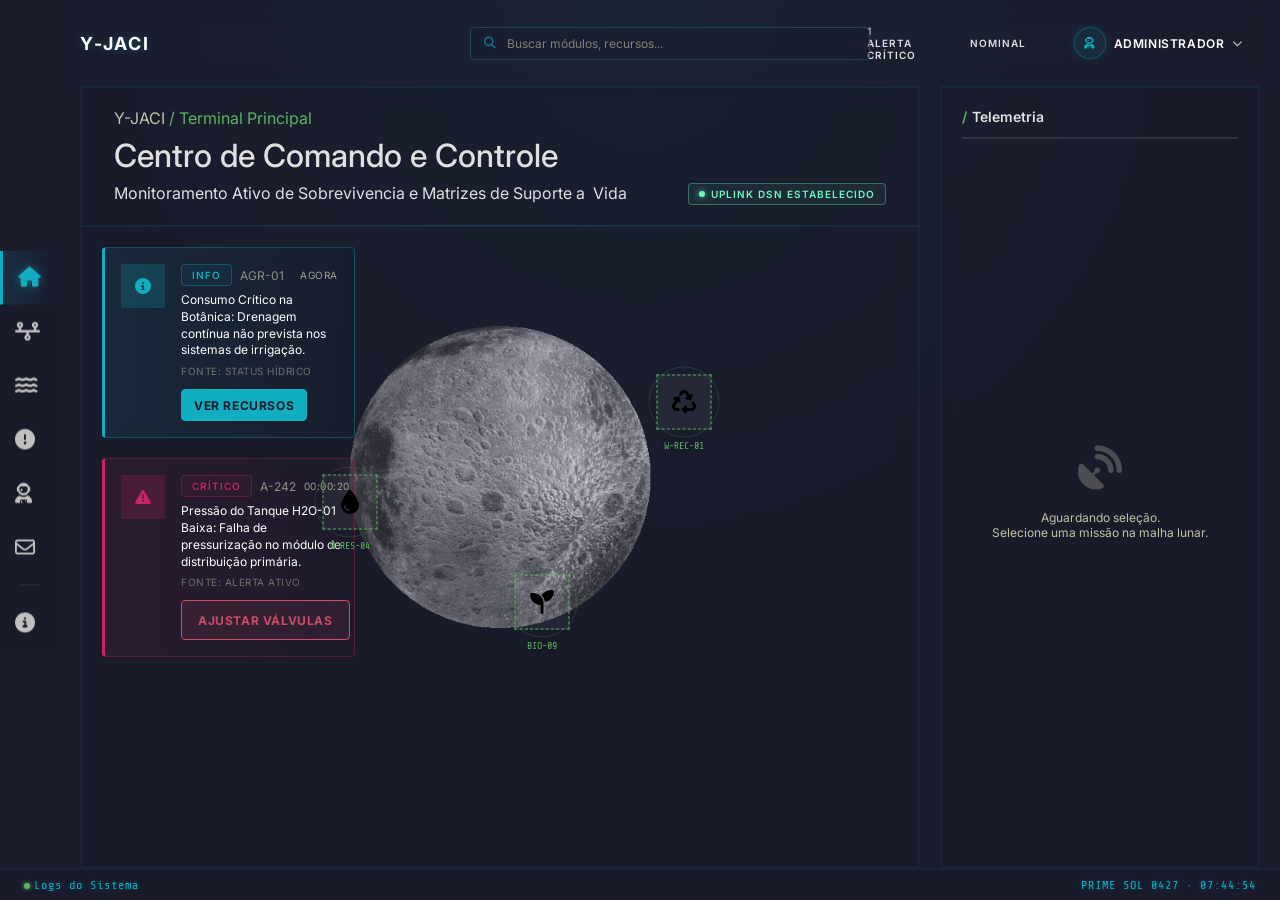
==== commit 0da36538: "fix: correcao do bug de utf" ====
--- a/index.html
+++ b/index.html
@@ -1,4 +1,4 @@
-<!DOCTYPE html>
+﻿<!DOCTYPE html>
 <html lang="pt-BR">
 
 <head>
@@ -9,9 +9,7 @@
   <meta name="keywords"
     content="Gestão de recursos, colônia lunar, monitoramento de energia, sustentabilidade espacial, dashboard espacial, ODS, inovação espacial, Y-JACI">
   <meta name="author" content="Y-JACI">
-  <meta name="theme-color" content="#0b1021">
-
-  <!-- SEO & Open Graph -->
+  <meta name="theme-color" content="#0b1021"> <!-- SEO & Open Graph -->
   <link rel="canonical" href="https://mewmewdevart.github.io/SpaceConnectFiapChallenge/index.html">
   <meta property="og:title" content="Y-JACI - Gestão Inteligente de Recursos Lunares">
   <meta property="og:description"
@@ -22,9 +20,7 @@
   <meta name="twitter:title" content="Y-JACI - Gestão Inteligente de Recursos Lunares">
   <meta name="twitter:description"
     content="Sistema definitivo para monitoramento e gestão de recursos em colônias lunares.">
-
   <title>Y-JACI - Gestão Inteligente de Recursos Lunares</title>
-
   <link rel="preconnect" href="https://fonts.googleapis.com">
   <link rel="preconnect" href="https://fonts.gstatic.com" crossorigin>
   <link
@@ -44,95 +40,60 @@
   <link rel="stylesheet" href="assets/css/pages/home.css">
 </head>
 
-<body>
-  <a href="#main-content" class="skip-link">Pular para o conteúdo</a>
-  <!-- Main Content -->
+<body> <a href="#main-content" class="skip-link">Pular para o conteúdo</a>
   <div class="conteudo">
     <main class="conteudo__principal" id="main-content">
-      <!-- Header -->
       <header class="cabecalho-conteudo">
         <div class="cabecalho-conteudo__cabecalho">
-          <p class="cabecalho-conteudo__subtitulo">Y-JACI<span class="cabecalho-conteudo__separador"> /
-              Terminal Principal</span></p>
+          <p class="cabecalho-conteudo__subtitulo">Y-JACI<span class="cabecalho-conteudo__separador"> / Terminal
+              Principal</span></p>
         </div>
         <h1 class="cabecalho-conteudo__titulo">Centro de Comando e Controle</h1>
         <div class="cabecalho-conteudo__bloco">
-          <p class="cabecalho-conteudo__descricao">Monitoramento Ativo de Sobrevivência e Matrizes de Suporte à Vida</p>
-          <span class="cabecalho-conteudo__status etiqueta etiqueta--success">
-            <span class="etiqueta__dot"></span>
-            Uplink DSN Estabelecido
-          </span>
+          <p class="cabecalho-conteudo__descricao">Monitoramento Ativo de Sobrevivencia e Matrizes de Suporte a  Vida
+          </p> <span class="cabecalho-conteudo__status etiqueta etiqueta--success"> <span class="etiqueta__dot"></span>
+            Uplink DSN Estabelecido </span>
         </div>
-      </header>
-
-      <!-- Planet / Lunar System -->
+      </header> <!-- Planet / Lunar System -->
       <div id="lunar-system-container" role="region" aria-label="Mapa interativo do sistema lunar">
         <!-- Painel Resumo (Dashboard) -->
         <section class="painel-resumo">
           <article class="alerta alerta--info cartao-vidro">
-            <div class="alerta__indicador-lateral" aria-hidden="true">
-              <svg class="alerta__icone-svg" viewBox="0 0 24 24" fill="currentColor" aria-hidden="true">
-                <path
-                  d="M12 2a10 10 0 1 0 0 20 10 10 0 0 0 0-20zm.75 6.5a.75.75 0 0 1-1.5 0V7a.75.75 0 0 1 1.5 0v1.5zm0 3.5a.75.75 0 0 1-.75.75h-1.5A.75.75 0 0 1 9 12.5v-1.5A.75.75 0 0 1 9.75 10h1.5A.75.75 0 0 1 12 10.75v1.75z">
-                </path>
-              </svg>
-            </div>
+            <div class="alerta__indicador-lateral" aria-hidden="true"> <i
+                class="fa-solid fa-circle-info alerta__icone-svg"></i> </div>
             <div class="alerta__corpo">
               <div class="alerta__linha-topo">
-                <div class="alerta__grupo-esquerdo">
-                  <span class="etiqueta etiqueta--info">Info</span>
-                  <span class="alerta__codigo-evento">AGR-01</span>
-                </div>
-                <time class="alerta__tempo-evento" datetime="PT0S" aria-label="Atual">AGORA</time>
+                <div class="alerta__grupo-esquerdo"> <span class="etiqueta etiqueta--info">Info</span> <span
+                    class="alerta__codigo-evento">AGR-01</span> </div> <time class="alerta__tempo-evento"
+                  datetime="PT0S" aria-label="Atual">AGORA</time>
               </div>
-              <p class="alerta__texto-evento">Consumo Crítico na Botânica: Drenagem contínua não prevista nos sistemas
-                de irrigação.</p>
-              <span class="alerta__fonte-evento">Fonte: Status Hídrico</span>
-              <div class="alerta__acoes">
-                <a href="resources.html" class="botao botao--primario botao--sm"
-                  style="text-decoration: none; display: inline-flex; align-items: center; justify-content: center;">Ver
-                  Recursos</a>
-              </div>
+              <p class="alerta__texto-evento">Consumo Crítico na Botânica: Drenagem contínua não prevista nos
+                sistemas de irrigação.</p> <span class="alerta__fonte-evento">Fonte: Status Hídrico</span>
+              <div class="alerta__acoes"> <a href="resources.html" class="botao botao--primario botao--sm">Ver
+                  Recursos</a> </div>
             </div>
           </article>
-
           <article class="alerta alerta--critico cartao-vidro">
-            <div class="alerta__indicador-lateral" aria-hidden="true">
-              <svg class="alerta__icone-svg" viewBox="0 0 24 24" fill="currentColor" aria-hidden="true">
-                <path
-                  d="M11.001 2.001a1 1 0 0 1 1.998 0l1.681 9.533a1 1 0 0 1-.984 1.196h-3.39a1 1 0 0 1-.984-1.196L11.001 2.001zm1.999 16a1.5 1.5 0 1 1-2.999 0 1.5 1.5 0 0 1 2.999 0z">
-                </path>
-              </svg>
-            </div>
+            <div class="alerta__indicador-lateral" aria-hidden="true"> <i
+                class="fa-solid fa-triangle-exclamation alerta__icone-svg"></i> </div>
             <div class="alerta__corpo">
               <div class="alerta__linha-topo">
-                <div class="alerta__grupo-esquerdo">
-                  <span class="etiqueta etiqueta--danger">Crítico</span>
-                  <span class="alerta__codigo-evento">A-242</span>
-                </div>
-                <time class="alerta__tempo-evento" datetime="PT20S" aria-label="Ocorreu há 20 segundos">00:00:20</time>
+                <div class="alerta__grupo-esquerdo"> <span class="etiqueta etiqueta--danger">Crítico</span> <span
+                    class="alerta__codigo-evento">A-242</span> </div> <time class="alerta__tempo-evento"
+                  datetime="PT20S" aria-label="Ocorreu há 20 segundos">00:00:20</time>
               </div>
               <p class="alerta__texto-evento">Pressão do Tanque H2O-01 Baixa: Falha de pressurização no módulo de
-                distribuição primária.</p>
-              <span class="alerta__fonte-evento">Fonte: Alerta Ativo</span>
-              <div class="alerta__acoes">
-                <a href="flow.html" class="botao botao--perigo botao--icone"
-                  style="text-decoration: none; display: inline-flex; align-items: center; justify-content: center;">Ajustar
-                  Válvulas</a>
-              </div>
+                distribuição primária.</p> <span class="alerta__fonte-evento">Fonte: Alerta Ativo</span>
+              <div class="alerta__acoes"> <a href="flow.html" class="botao botao--perigo botao--icone">Ajustar
+                  Válvulas</a> </div>
             </div>
           </article>
-        </section>
-        <img src="assets/img/lua.gif" alt="Moon Surface" class="moon-render">
+        </section> <img src="assets/img/lua.gif" alt="Moon Surface" class="moon-render">
         <div id="nodes-overlay"></div>
       </div>
     </main>
-
-    <aside class="painel-direito" id="side-info-panel" aria-live="polite">
-      <!-- Injeção via home.js -->
-    </aside>
+    <aside class="painel-direito" id="side-info-panel" aria-live="polite"> <!-- Injeção via home.js --> </aside>
   </div>
-
   <script src="assets/js/layout.js"></script>
   <script src="assets/js/main.js"></script>
   <script src="assets/js/pages/home.js"></script>
@@ -140,4 +101,4 @@
 
 </html>
 
-</html>
+</html>
--- a/assets/css/components/alerta.css
+++ b/assets/css/components/alerta.css
@@ -1,4 +1,10 @@
+/* ==========================================================================
+   ALERTA COMPONENT — Notificações dinâmicas e painéis
+   ========================================================================== */
+
 .alerta {
+    --alerta-cor-rgb: var(--cyan);
+    /* Default info */
     display: flex;
     gap: 16px;
     align-items: stretch;
@@ -7,42 +13,38 @@
     border-radius: var(--radius-sm);
     transition: all var(--transition-normal);
     position: relative;
+
+    background: linear-gradient(90deg, rgba(var(--alerta-cor-rgb), 0.1) 0%, rgba(var(--alerta-cor-rgb), 0.02) 100%);
+    border: 1px solid rgba(var(--alerta-cor-rgb), 0.3);
+    border-left: 3px solid rgb(var(--alerta-cor-rgb));
+}
+
+.alerta:hover {
+    border-color: rgb(var(--alerta-cor-rgb));
 }
 
 .alerta:last-child {
     margin-bottom: 0;
 }
 
-.alerta--critico, .alerta--danger {
-    background: linear-gradient(90deg, rgba(var(--magenta), 0.1) 0%, rgba(var(--magenta), 0.02) 100%);
-    border: 1px solid rgba(var(--magenta), 0.3);
-    border-left: 3px solid rgb(var(--magenta));
-}
-
-.alerta--critico:hover, .alerta--danger:hover {
-    border-color: rgb(var(--magenta));
-}
-
-.alerta--aviso, .alerta--warning {
-    background: linear-gradient(90deg, rgba(var(--yellow), 0.1) 0%, rgba(var(--yellow), 0.02) 100%);
-    border: 1px solid rgba(var(--yellow), 0.3);
-    border-left: 3px solid rgb(var(--yellow));
-}
-
-.alerta--aviso:hover, .alerta--warning:hover {
-    border-color: rgb(var(--yellow));
+/* Modificadores de cor (Tokens de Estado) */
+.alerta--critico,
+.alerta--danger {
+    --alerta-cor-rgb: var(--magenta);
+}
+
+.alerta--aviso,
+.alerta--warning {
+    --alerta-cor-rgb: var(--yellow);
 }
 
 .alerta--info {
-    background: linear-gradient(90deg, rgba(var(--cyan), 0.1) 0%, rgba(var(--cyan), 0.02) 100%);
-    border: 1px solid rgba(var(--cyan), 0.3);
-    border-left: 3px solid rgb(var(--cyan));
-}
-
-.alerta--info:hover {
-    border-color: rgb(var(--cyan));
-}
-
+    --alerta-cor-rgb: var(--cyan);
+}
+
+.alerta--sucesso {
+    --alerta-cor-rgb: var(--green);
+}
 
 .alerta__indicador-lateral {
     width: 44px;
@@ -51,6 +53,18 @@
     display: flex;
     align-items: center;
     justify-content: center;
+    background: rgba(var(--alerta-cor-rgb), 0.2);
+}
+
+.alerta__indicador-lateral i {
+    display: flex;
+    justify-content: center;
+    align-items: center;
+}
+
+.alerta__icone-svg,
+.alerta__icone {
+    color: rgb(var(--alerta-cor-rgb));
 }
 
 .alerta__icone-svg {
@@ -67,31 +81,6 @@
     height: 44px;
 }
 
-.alerta--critico .alerta__indicador-lateral, .alerta--danger .alerta__indicador-lateral {
-    background: rgba(var(--magenta), 0.2);
-}
-
-.alerta--critico .alerta__icone-svg, .alerta--critico .alerta__icone, .alerta--danger .alerta__icone-svg, .alerta--danger .alerta__icone {
-    color: rgb(var(--magenta));
-}
-
-.alerta--aviso .alerta__indicador-lateral, .alerta--warning .alerta__indicador-lateral {
-    background: rgba(var(--yellow), 0.2);
-}
-
-.alerta--aviso .alerta__icone-svg, .alerta--aviso .alerta__icone, .alerta--warning .alerta__icone-svg, .alerta--warning .alerta__icone {
-    color: rgb(var(--yellow));
-}
-
-.alerta--info .alerta__indicador-lateral {
-    background: rgba(var(--cyan), 0.2);
-}
-
-.alerta--info .alerta__icone-svg, .alerta--info .alerta__icone {
-    color: rgb(var(--cyan));
-}
-
-
 .alerta__corpo {
     width: 100%;
     display: flex;
@@ -108,10 +97,9 @@
 .alerta__grupo-esquerdo {
     display: flex;
     align-items: center;
+    justify-content: center;
     gap: 8px;
 }
-
-
 
 .alerta__codigo-evento {
     font-size: var(--text-sm);
@@ -160,7 +148,6 @@
     text-transform: uppercase;
     letter-spacing: 0.05em;
 }
-
 
 .alerta__acoes {
     display: flex;
@@ -176,44 +163,23 @@
     cursor: pointer;
     transition: all 0.2s ease;
     text-transform: uppercase;
-}
-
-
-.alerta--critico .alerta__botao-acao, .alerta--danger .alerta__botao-acao {
-    border: 1px solid rgba(var(--magenta), 0.5);
-    color: rgb(var(--magenta));
-}
-
-.alerta--critico .alerta__botao-acao:hover, .alerta--danger .alerta__botao-acao:hover {
-    background: rgba(var(--magenta), 0.1);
-}
-
-.alerta--critico .alerta__botao-acao--protocolo, .alerta--danger .alerta__botao-acao--protocolo {
-    background: rgb(var(--magenta));
+    border: 1px solid rgba(var(--alerta-cor-rgb), 0.5);
+    color: rgb(var(--alerta-cor-rgb));
+}
+
+.alerta__botao-acao:hover {
+    background: rgba(var(--alerta-cor-rgb), 0.1);
+}
+
+.alerta__botao-acao--protocolo,
+.alerta__botao-acao--confirmar {
+    background: rgb(var(--alerta-cor-rgb));
+    color: rgb(var(--bg-main));
+}
+
+.alerta--critico .alerta__botao-acao--protocolo,
+.alerta--danger .alerta__botao-acao--protocolo {
     color: rgb(var(--white));
-}
-
-.alerta--aviso .alerta__botao-acao, .alerta--warning .alerta__botao-acao {
-    border: 1px solid rgba(var(--yellow), 0.5);
-    color: rgb(var(--yellow));
-}
-
-.alerta--aviso .alerta__botao-acao:hover, .alerta--warning .alerta__botao-acao:hover {
-    background: rgba(var(--yellow), 0.1);
-}
-
-.alerta--aviso .alerta__botao-acao--confirmar, .alerta--warning .alerta__botao-acao--confirmar {
-    background: rgb(var(--yellow));
-    color: rgb(var(--bg-main));
-}
-
-.alerta--info .alerta__botao-acao {
-    border: 1px solid rgba(var(--cyan), 0.5);
-    color: rgb(var(--cyan));
-}
-
-.alerta--info .alerta__botao-acao:hover {
-    background: rgba(var(--cyan), 0.1);
 }
 
 .alerta .alerta__botao-acao--desabilitado {
@@ -251,4 +217,4 @@
         width: 100%;
         justify-content: center;
     }
-}
+}
--- a/assets/css/components/topbar.css
+++ b/assets/css/components/topbar.css
@@ -1,4 +1,4 @@
-﻿.menu-superior {
+.menu-superior {
     position: sticky;
     top: 0;
     z-index: var(--z-sticky);
@@ -35,6 +35,11 @@
     color: rgb(var(--cyan));
     font-size: 20px;
     filter: drop-shadow(0 0 5px rgba(var(--cyan), 0.5));
+}
+
+.menu-superior__logo-img {
+    height: 80px;
+    width: auto;
 }
 
 .menu-superior__buscar {
--- a/assets/css/components/button.css
+++ b/assets/css/components/button.css
@@ -3,6 +3,13 @@
    ========================================================================== */
 
 .botao {
+    --btn-cor-fundo: transparent;
+    --btn-cor-borda: transparent;
+    --btn-cor-texto: rgb(var(--text-default));
+    --btn-cor-fundo-hover: transparent;
+    --btn-cor-borda-hover: transparent;
+    --btn-cor-texto-hover: rgb(var(--text-default));
+
     display: inline-flex;
     align-items: center;
     justify-content: center;
@@ -18,11 +25,17 @@
     border-radius: var(--radius-sm);
     cursor: pointer;
     transition: all var(--transition-normal);
-    border: 1px solid transparent;
-    background: transparent;
-    color: rgb(var(--text-default));
+    border: 1px solid var(--btn-cor-borda);
+    background: var(--btn-cor-fundo);
+    color: var(--btn-cor-texto);
     white-space: nowrap;
     outline: none;
+}
+
+.botao:hover:not(:disabled) {
+    background: var(--btn-cor-fundo-hover);
+    border-color: var(--btn-cor-borda-hover);
+    color: var(--btn-cor-texto-hover);
 }
 
 /* ==========================================================================
@@ -51,63 +64,50 @@
 
 /* Primário (Ação Principal) */
 .botao--primario {
-    color: rgb(var(--bg-main));
-    background-color: rgb(var(--cyan));
-    border-color: rgb(var(--cyan));
+    --btn-cor-texto: rgb(var(--bg-main));
+    --btn-cor-fundo: rgb(var(--cyan));
+    --btn-cor-borda: rgb(var(--cyan));
+    --btn-cor-fundo-hover: rgba(var(--cyan), 0.9);
+    --btn-cor-borda-hover: rgb(var(--cyan));
+    --btn-cor-texto-hover: rgb(var(--bg-main));
 }
 
 .botao--primario:hover:not(:disabled) {
-    background-color: rgba(var(--cyan), 0.9);
     transform: translateY(-2px);
 }
 
 /* Secundário (Ação Menor) */
 .botao--secundario {
-    color: rgb(var(--text-secondary));
-    border-color: rgba(var(--white), 0.2);
-    background-color: rgba(var(--white), 0.05);
-}
-
-.botao--secundario:hover:not(:disabled) {
-    color: rgb(var(--white));
-    border-color: rgba(var(--white), 0.4);
-    background-color: rgba(var(--white), 0.1);
-}
-
-/* Perigo (Destrutivo) */
+    --btn-cor-texto: rgb(var(--text-secondary));
+    --btn-cor-fundo: rgba(var(--white), 0.05);
+    --btn-cor-borda: rgba(var(--white), 0.2);
+    --btn-cor-fundo-hover: rgba(var(--white), 0.1);
+    --btn-cor-borda-hover: rgba(var(--white), 0.4);
+    --btn-cor-texto-hover: rgb(var(--white));
+}
+
+/* Base utility for other solid color buttons */
 .botao--perigo {
-    color: rgb(var(--salmon));
-    border-color: rgb(var(--salmon));
-    background-color: rgba(var(--salmon), 0.1);
-}
-
-.botao--perigo:hover:not(:disabled) {
-    color: rgb(var(--white));
-    background-color: rgb(var(--salmon));
-}
-
-/* Alerta (Manutenção) */
+    --btn-color-base: var(--salmon);
+}
 .botao--alerta {
-    color: rgb(var(--yellow));
-    border-color: rgb(var(--yellow));
-    background-color: rgba(var(--yellow), 0.1);
-}
-
-.botao--alerta:hover:not(:disabled) {
-    color: rgb(var(--bg-main));
-    background-color: rgb(var(--yellow));
-}
-
-/* Sucesso */
+    --btn-color-base: var(--yellow);
+}
 .botao--sucesso {
-    color: rgb(var(--green));
-    border-color: rgb(var(--green));
-    background-color: rgba(var(--green), 0.1);
-}
-
-.botao--sucesso:hover:not(:disabled) {
-    color: rgb(var(--bg-main));
-    background-color: rgb(var(--green));
+    --btn-color-base: var(--green);
+}
+
+.botao--perigo, .botao--alerta, .botao--sucesso {
+    --btn-cor-texto: rgb(var(--btn-color-base));
+    --btn-cor-fundo: rgba(var(--btn-color-base), 0.1);
+    --btn-cor-borda: rgb(var(--btn-color-base));
+    --btn-cor-fundo-hover: rgb(var(--btn-color-base));
+    --btn-cor-borda-hover: rgb(var(--btn-color-base));
+    --btn-cor-texto-hover: rgb(var(--white));
+}
+
+.botao--alerta, .botao--sucesso {
+    --btn-cor-texto-hover: rgb(var(--bg-main)); /* Exception for light colors */
 }
 
 /* ==========================================================================
@@ -115,76 +115,57 @@
    ========================================================================== */
 
 /* Outline (mantém fundo transparente, borda forte) */
+.botao--outline {
+    --btn-cor-fundo: transparent;
+}
 .botao--outline.botao--primario {
-    background-color: transparent;
-    color: rgb(var(--cyan));
-    box-shadow: none;
-}
-
-.botao--outline.botao--primario:hover:not(:disabled) {
-    background-color: rgba(var(--cyan), 0.1);
-}
-
-.botao--outline.botao--perigo {
-    background-color: transparent;
+    --btn-cor-texto: rgb(var(--cyan));
+    --btn-cor-fundo-hover: rgba(var(--cyan), 0.1);
 }
 
 /* Ghost (Sem borda, mostra fundo no hover) */
 .botao--ghost {
-    border-color: transparent;
-    background-color: transparent;
-    box-shadow: none;
-    color: rgb(var(--text-default));
-}
-
-.botao--ghost:hover:not(:disabled) {
-    background-color: rgba(var(--white), 0.1);
-    color: rgb(var(--white));
+    --btn-cor-borda: transparent;
+    --btn-cor-borda-hover: transparent;
+    --btn-cor-fundo-hover: rgba(var(--white), 0.1);
+    --btn-cor-texto-hover: rgb(var(--white));
 }
 
 .botao--ghost.botao--primario {
-    color: rgb(var(--cyan));
+    --btn-cor-texto: rgb(var(--cyan));
+    --btn-cor-fundo-hover: rgba(var(--cyan), 0.1);
 }
 
 .botao--ghost.botao--perigo {
-    color: rgb(var(--salmon));
+    --btn-cor-texto: rgb(var(--salmon));
+    --btn-cor-fundo-hover: rgba(var(--salmon), 0.1);
 }
 
 .botao--ghost.botao--alerta {
-    color: rgb(var(--yellow));
-}
-
-.botao--ghost.botao--primario:hover:not(:disabled) {
-    background-color: rgba(var(--cyan), 0.1);
-}
-
-.botao--ghost.botao--perigo:hover:not(:disabled) {
-    background-color: rgba(var(--salmon), 0.1);
-}
-
-.botao--ghost.botao--alerta:hover:not(:disabled) {
-    background-color: rgba(var(--yellow), 0.1);
+    --btn-cor-texto: rgb(var(--yellow));
+    --btn-cor-fundo-hover: rgba(var(--yellow), 0.1);
 }
 
 /* Tab (Aba de filtro) */
 .botao--tab {
-    color: rgb(var(--text-secondary));
-    background-color: var(--bg-glass-light);
-    border: 1px solid var(--border-color);
+    --btn-cor-texto: rgb(var(--text-secondary));
+    --btn-cor-fundo: var(--bg-glass-light);
+    --btn-cor-borda: var(--border-color);
+    --btn-cor-texto-hover: rgb(var(--white));
+    --btn-cor-borda-hover: rgba(var(--cyan), 0.4);
+    --btn-cor-fundo-hover: var(--bg-glass-light);
     backdrop-filter: blur(4px);
     font-weight: var(--font-medium);
 }
 
-.botao--tab:hover:not(:disabled) {
-    border-color: rgba(var(--cyan), 0.4);
-    color: rgb(var(--white));
-}
-
 .botao--tab[aria-pressed="true"],
 .botao--tab.botao--ativo {
-    color: rgb(var(--cyan));
-    border-color: rgb(var(--cyan));
-    background-color: rgba(var(--cyan), 0.1);
+    --btn-cor-texto: rgb(var(--cyan));
+    --btn-cor-borda: rgb(var(--cyan));
+    --btn-cor-fundo: rgba(var(--cyan), 0.1);
+    --btn-cor-texto-hover: rgb(var(--cyan));
+    --btn-cor-borda-hover: rgb(var(--cyan));
+    --btn-cor-fundo-hover: rgba(var(--cyan), 0.1);
     box-shadow: inset 0 0 10px rgba(var(--cyan), 0.2);
 }
 
@@ -195,26 +176,20 @@
 
 .botao--valvula[aria-pressed="true"],
 .botao--valvula.valvula-aberta {
-    color: rgb(var(--green));
-    border-color: rgb(var(--green));
-    background-color: rgba(var(--green), 0.1);
-}
-
-.botao--valvula[aria-pressed="true"]:hover:not(:disabled),
-.botao--valvula.valvula-aberta:hover:not(:disabled) {
-    background-color: rgba(var(--green), 0.2);
+    --btn-cor-texto: rgb(var(--green));
+    --btn-cor-borda: rgb(var(--green));
+    --btn-cor-fundo: rgba(var(--green), 0.1);
+    --btn-cor-fundo-hover: rgba(var(--green), 0.2);
+    --btn-cor-texto-hover: rgb(var(--green));
 }
 
 .botao--valvula[aria-pressed="false"],
 .botao--valvula.valvula-fechada {
-    color: rgb(var(--salmon));
-    border-color: rgb(var(--salmon));
-    background-color: rgba(var(--salmon), 0.1);
-}
-
-.botao--valvula[aria-pressed="false"]:hover:not(:disabled),
-.botao--valvula.valvula-fechada:hover:not(:disabled) {
-    background-color: rgba(var(--salmon), 0.2);
+    --btn-cor-texto: rgb(var(--salmon));
+    --btn-cor-borda: rgb(var(--salmon));
+    --btn-cor-fundo: rgba(var(--salmon), 0.1);
+    --btn-cor-fundo-hover: rgba(var(--salmon), 0.2);
+    --btn-cor-texto-hover: rgb(var(--salmon));
 }
 
 /* ==========================================================================
--- a/assets/css/pages/home.css
+++ b/assets/css/pages/home.css
@@ -250,4 +250,125 @@
     gap: 0;
     padding: 0 20px;
     width: 35%;
+}
+
+/* ==========================================================================
+   Estilos Extraídos do JS (Inspetor Painel)
+   ========================================================================== */
+
+.inspetor-painel__vazio-icone {
+    font-size: var(--text-hero);
+    opacity: 0.3;
+    margin-bottom: 10px;
+}
+
+.inspetor-painel__cabecalho-icone {
+    color: rgb(var(--cyan));
+    margin-right: 8px;
+}
+
+.hero-stat-container {
+    position: relative;
+    overflow: hidden;
+    margin-top: 10px;
+    padding: 15px;
+    border-radius: 8px;
+    background: rgba(var(--white), 0.02);
+    border: 1px solid var(--border-color);
+}
+
+.hero-stat-container label {
+    position: relative;
+    z-index: 2;
+}
+
+.hero-stat-container .val {
+    position: relative;
+    z-index: 2;
+    color: rgb(var(--color-primary));
+    font-size: var(--text-hero);
+    font-weight: bold;
+    text-shadow: 0 0 10px rgba(var(--color-primary), 0.3);
+    margin-top: 4px;
+}
+
+.hero-stat-container .val small {
+    font-size: var(--text-md);
+    color: rgb(var(--text-secondary));
+    margin-left: 8px;
+}
+
+.grid-stats {
+    display: grid;
+    grid-template-columns: 1fr 1fr;
+    gap: 12px;
+    margin-top: 10px;
+}
+
+.stat-item {
+    padding: 12px;
+    border-radius: 8px;
+    background: rgba(var(--white), 0.02);
+    border: 1px solid var(--border-color);
+}
+
+.stat-item label {
+    font-size: var(--text-xs);
+    color: rgb(var(--text-secondary));
+    font-weight: bold;
+    text-transform: uppercase;
+}
+
+.stat-item span {
+    display: block;
+    font-size: var(--text-lg);
+    font-weight: bold;
+    margin-top: 4px;
+    color: rgb(var(--text-primary));
+}
+
+.unit-list-container {
+    display: flex;
+    flex-direction: column;
+    gap: 12px;
+    margin-top: 8px;
+}
+
+.unit-meta {
+    display: flex;
+    justify-content: space-between;
+    font-size: var(--text-sm);
+    margin-bottom: 5px;
+    color: rgb(var(--text-primary));
+}
+
+.unit-meta-porcentagem {
+    font-weight: bold;
+    color: rgb(var(--cyan));
+}
+
+.progress-rail {
+    background: rgba(var(--white), 0.05);
+    height: 6px;
+    border-radius: 99px;
+    overflow: hidden;
+}
+
+.progress-fill {
+    height: 100%;
+    background: linear-gradient(90deg, rgb(var(--cyan)), rgb(var(--green)));
+    box-shadow: var(--glow-cyan);
+}
+
+.history-box {
+    margin-top: auto;
+    padding-top: 20px;
+    border-top: 1px solid var(--border-color);
+}
+
+.history-box>label {
+    font-size: var(--text-xs);
+    color: rgb(var(--text-secondary));
+    font-weight: bold;
+    text-transform: uppercase;
 }
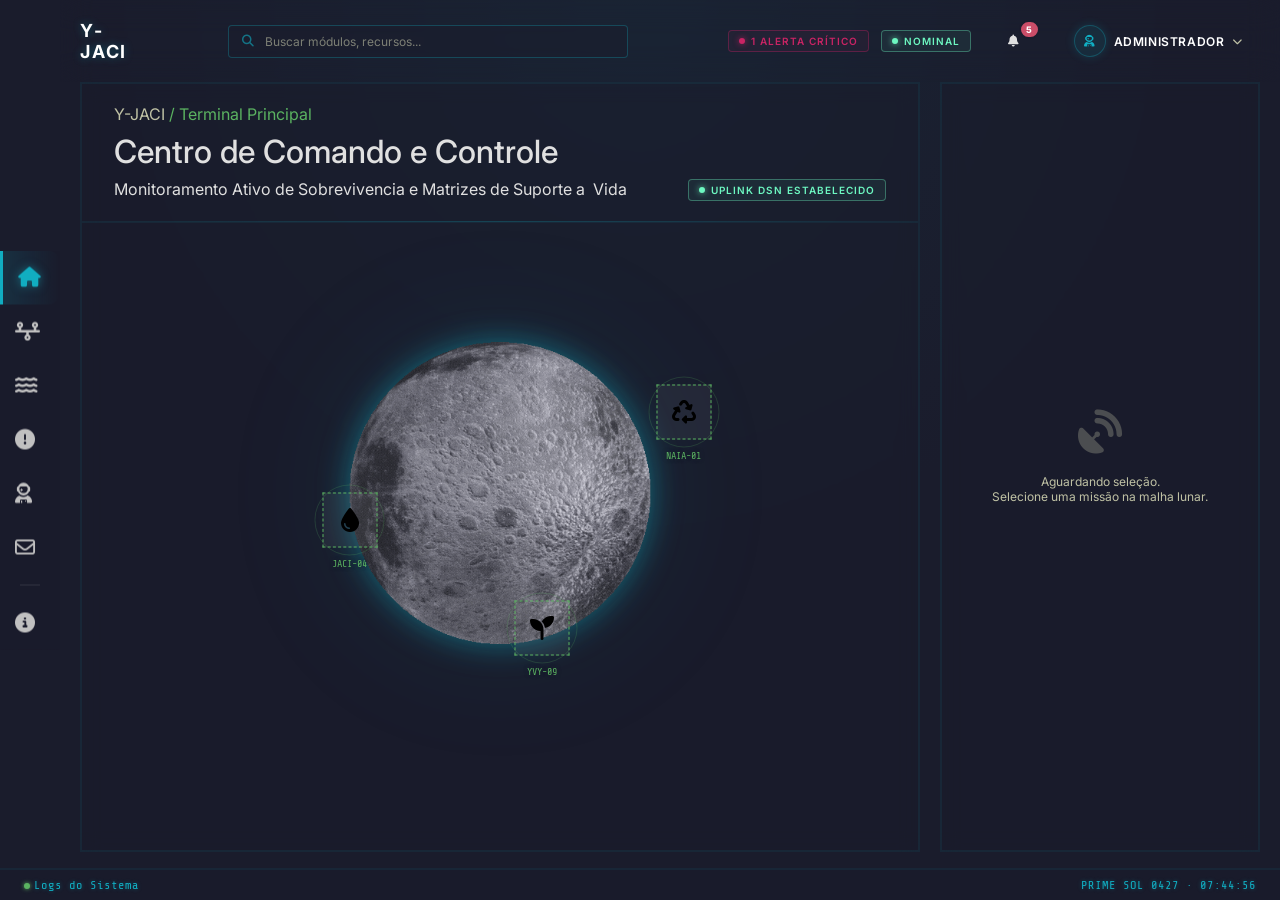
==== commit 3e28441c: "refactor: ajustes na interface" ====
--- a/index.html
+++ b/index.html
@@ -1,4 +1,4 @@
-﻿<!DOCTYPE html>
+<!DOCTYPE html>
 <html lang="pt-BR">
 
 <head>
@@ -40,7 +40,96 @@
   <link rel="stylesheet" href="assets/css/pages/home.css">
 </head>
 
-<body> <a href="#main-content" class="skip-link">Pular para o conteúdo</a>
+<body>
+    <a href="#main-content" class="skip-link">Pular para o conteúdo</a>
+    <aside class="menu-lateral" id="menu-lateral">
+      <button type="button" class="botao botao--ghost botao--icone botao--mobile menu-lateral__hamburguer" id="btn-hamburguer" aria-expanded="false" aria-label="Abrir menu">
+        <i class="fas fa-bars" aria-hidden="true"></i>
+        <span class="menu-lateral__marca-mobile">Y-JACI</span>
+      </button>
+      <nav class="menu-lateral__navegacao" aria-label="Menu Principal">
+        <a href="index.html" class="menu-lateral__link--ativo menu-lateral__link" aria-current="page">
+          <span class="menu-lateral__icone"><i class="fas fa-home"></i></span>
+          <span class="menu-lateral__texto">Home</span>
+        </a>
+        <a href="flow.html" class=" menu-lateral__link" >
+          <span class="menu-lateral__icone"><i class="fa-solid fa-timeline"></i></span>
+          <span class="menu-lateral__texto">Fluxo de Interações</span>
+        </a>
+        <a href="resources.html" class=" menu-lateral__link" >
+          <span class="menu-lateral__icone"><i class="fa-solid fa-water"></i></span>
+          <span class="menu-lateral__texto">Gestão de Recursos</span>
+        </a>
+        <a href="alerts.html" class=" menu-lateral__link" >
+          <span class="menu-lateral__icone"><i class="fa-solid fa-circle-exclamation"></i></span>
+          <span class="menu-lateral__texto">Central de Alertas</span>
+        </a>
+        <a href="crew.html" class=" menu-lateral__link" >
+          <span class="menu-lateral__icone"><i class="fa-solid fa-user-astronaut"></i></span>
+          <span class="menu-lateral__texto">Tripulação</span>
+        </a>
+        <a href="support.html" class=" menu-lateral__link" >
+          <span class="menu-lateral__icone"><i class="fa-regular fa-envelope"></i></span>
+          <span class="menu-lateral__texto">Suporte</span>
+        </a>
+        <div class="menu-lateral__separador"></div>
+        <a href="about.html" class=" menu-lateral__link" >
+          <span class="menu-lateral__icone"><i class="fa-solid fa-circle-info"></i></span>
+          <span class="menu-lateral__texto">Sobre</span>
+        </a>
+      </nav>
+    </aside>
+    <header class="menu-superior">
+      <div class="menu-superior__esquerda">
+        <span class="menu-superior__logo">
+           Y-JACI
+        </span>
+      </div>
+
+      <div class="menu-superior__buscar">
+        <div class="menu-superior__buscar-container">
+          <i class="fa-solid fa-magnifying-glass menu-superior__buscar-icone"></i>
+          <input type="text" placeholder="Buscar módulos, recursos..." aria-label="Buscar módulos e recursos">
+        </div>
+      </div>
+
+      <div class="menu-superior__direita">
+        <!-- Status -->
+        <div class="menu-superior__status" style="display: flex; gap: 12px; align-items: center;">
+          <span class="etiqueta etiqueta--danger">
+            <span class="etiqueta__dot"></span>
+            1 Alerta Crítico
+          </span>
+          <div class="etiqueta etiqueta--nominal">
+            <span class="etiqueta__dot"></span>
+            <span class="status-text">Nominal</span>
+          </div>
+        </div>
+
+        <!-- Notificações -->
+        <button class="botao botao--ghost botao--icone menu-superior__acao menu-superior__notificacoes" aria-label="Notificações">
+          <i class="fa-solid fa-bell"></i>
+          <span class="menu-superior__etiqueta">5</span>
+        </button>
+
+        <!-- Usuário Dropdown -->
+        <div class="menu-superior__usuario-dropdown">
+          <button class="botao botao--ghost menu-superior__usuario" aria-haspopup="menu" aria-expanded="false">
+            <div class="menu-superior__avatar">
+              <i class="fa-solid fa-user-astronaut"></i>
+            </div>
+            <span class="menu-superior__nome">Administrador</span>
+            <i class="fa-solid fa-chevron-down"></i>
+          </button>
+          <div class="menu-superior__dropdown-menu cartao-vidro" role="menu">
+            <a href="#" role="menuitem"><i class="fa-solid fa-id-etiqueta"></i> Meu Perfil</a>
+            <a href="#" role="menuitem"><i class="fa-solid fa-sliders"></i> Preferências</a>
+            <div class="dropdown-divisor"></div>
+            <a href="#" role="menuitem" class="dropdown-logout"><i class="fa-solid fa-right-from-bracket"></i> Desconectar</a>
+          </div>
+        </div>
+      </div>
+    </header>
   <div class="conteudo">
     <main class="conteudo__principal" id="main-content">
       <header class="cabecalho-conteudo">
@@ -58,7 +147,7 @@
       <div id="lunar-system-container" role="region" aria-label="Mapa interativo do sistema lunar">
         <!-- Painel Resumo (Dashboard) -->
         <section class="painel-resumo">
-          <article class="alerta alerta--info cartao-vidro">
+          <!-- <article class="alerta alerta--info cartao-vidro">
             <div class="alerta__indicador-lateral" aria-hidden="true"> <i
                 class="fa-solid fa-circle-info alerta__icone-svg"></i> </div>
             <div class="alerta__corpo">
@@ -87,7 +176,7 @@
               <div class="alerta__acoes"> <a href="flow.html" class="botao botao--perigo botao--icone">Ajustar
                   Válvulas</a> </div>
             </div>
-          </article>
+          </article> -->
         </section> <img src="assets/img/lua.gif" alt="Moon Surface" class="moon-render">
         <div id="nodes-overlay"></div>
       </div>
@@ -97,6 +186,15 @@
   <script src="assets/js/layout.js"></script>
   <script src="assets/js/main.js"></script>
   <script src="assets/js/pages/home.js"></script>
+    <footer class="barra-telemetria">
+      <span class="barra-telemetria__titulo"><span class="barra-telemetria__ponto"></span>Logs do Sistema</span>
+      <div class="barra-telemetria__janela-letreiro">
+        <div class="barra-telemetria__letreiro" aria-hidden="true">
+          <!-- Os itens são gerados pelo main.js -->
+        </div>
+      </div>
+      <time class="barra-telemetria__relogio" id="relogio-telemetria" aria-live="polite">PRIME SOL 0427  00:00:00</time>
+    </footer>
 </body>
 
 </html>
--- a/assets/css/layout/grid.css
+++ b/assets/css/layout/grid.css
@@ -1,4 +1,4 @@
-﻿.conteudo {
+.conteudo {
     display: flex;
     width: calc(100% - 60px);
     flex: 1;
@@ -20,6 +20,7 @@
     background: var(--bg-glass-light);
     backdrop-filter: blur(10px);
     border: var(--panel-border);
+    margin: 0 0 1rem;
 }
 
 .conteudo__principal-recursos {
@@ -61,6 +62,13 @@
     justify-content: space-between;
 }
 
+@media screen and (max-width: 1253px) {
+    .cabecalho-conteudo__bloco {
+        flex-direction: column;
+        gap: 0.5rem;
+    }
+}
+
 .cabecalho-conteudo__status {
     display: flex;
     gap: 20px;
@@ -79,13 +87,16 @@
     flex-shrink: 0;
     display: flex;
     flex-direction: column;
-    justify-content: flex-end;
+    justify-content: flex-start;
     align-items: stretch;
     padding-bottom: 20px;
-    position: relative;
+    position: sticky;
+    max-height: calc(100vh - 130px);
     background: var(--bg-glass-light);
     backdrop-filter: blur(10px);
     border: var(--panel-border);
+    overflow-y: auto;
+    margin: 0 0 1rem;
 }
 
 @media screen and (max-width: 1117px) {
@@ -97,7 +108,7 @@
 
     .conteudo {
         margin-left: 0;
-        margin-top: 60px;
+        margin-top: 0;
         width: 100%;
         flex-direction: column;
         overflow: visible;
--- a/assets/css/components/etiqueta.css
+++ b/assets/css/components/etiqueta.css
@@ -1,4 +1,4 @@
-﻿/* ==========================================================================
+/* ==========================================================================
    etiqueta COMPONENT
    ========================================================================== */
 
@@ -14,6 +14,8 @@
     letter-spacing: 0.1em;
     border: 1px solid transparent;
     transition: all var(--transition-normal);
+    white-space: nowrap;
+    flex-shrink: 0;
 }
 
 .etiqueta__dot {
--- a/assets/css/components/topbar.css
+++ b/assets/css/components/topbar.css
@@ -12,10 +12,10 @@
 }
 
 .menu-superior__esquerda {
+    flex: 1;
     display: flex;
     align-items: center;
     gap: 16px;
-    width: 250px;
 }
 
 .menu-superior__logo {
@@ -43,10 +43,10 @@
 }
 
 .menu-superior__buscar {
-    flex: 1;
+    flex: 0 1 600px;
     display: flex;
     justify-content: center;
-    max-width: 600px;
+    width: 100%;
 }
 
 .menu-superior__buscar-container {
@@ -104,10 +104,10 @@
 }
 
 .menu-superior__direita {
+    flex: 1;
     display: flex;
     align-items: center;
     gap: 20px;
-    width: 250px;
     justify-content: flex-end;
 }
 
--- a/assets/css/pages/home.css
+++ b/assets/css/pages/home.css
@@ -1,12 +1,17 @@
-/* Container do sistema lunar */
 #lunar-system-container {
     position: relative;
+    overflow: hidden;
+    height: 60vh;
+    /* position: relative;
     width: 100%;
     max-width: 100%;
+    flex: 1;
+    min-height: 70vh;
+    overflow: hidden;
     display: flex;
     justify-content: center;
     align-items: center;
-    margin: 0 auto;
+    margin: 0 auto; */
 }
 
 #nodes-overlay {
@@ -23,6 +28,7 @@
     height: 100%;
     object-fit: contain;
     pointer-events: none;
+    filter: drop-shadow(0 0 15px rgba(var(--cyan), 0.5)) drop-shadow(0 0 60px rgba(var(--cyan), 0.1));
 }
 
 /* Nós Interativos (Missões) */
@@ -126,6 +132,7 @@
     font-weight: 600;
     display: flex;
     align-items: center;
+    gap: 0.5rem
 }
 
 .inspetor-painel__cabecalho h2 span {
@@ -223,10 +230,12 @@
 }
 
 .wave-line {
+    display: block;
     width: 200%;
     height: 100%;
     fill: rgb(var(--color-primary));
     animation: waveMove 4s linear infinite;
+    transform-origin: center bottom;
 }
 
 @keyframes waveMove {
@@ -271,10 +280,12 @@
     position: relative;
     overflow: hidden;
     margin-top: 10px;
-    padding: 15px;
+    padding: 15px 15px 45px 15px;
+    /* Espaço inferior para a onda */
     border-radius: 8px;
     background: rgba(var(--white), 0.02);
     border: 1px solid var(--border-color);
+    min-height: 90px;
 }
 
 .hero-stat-container label {
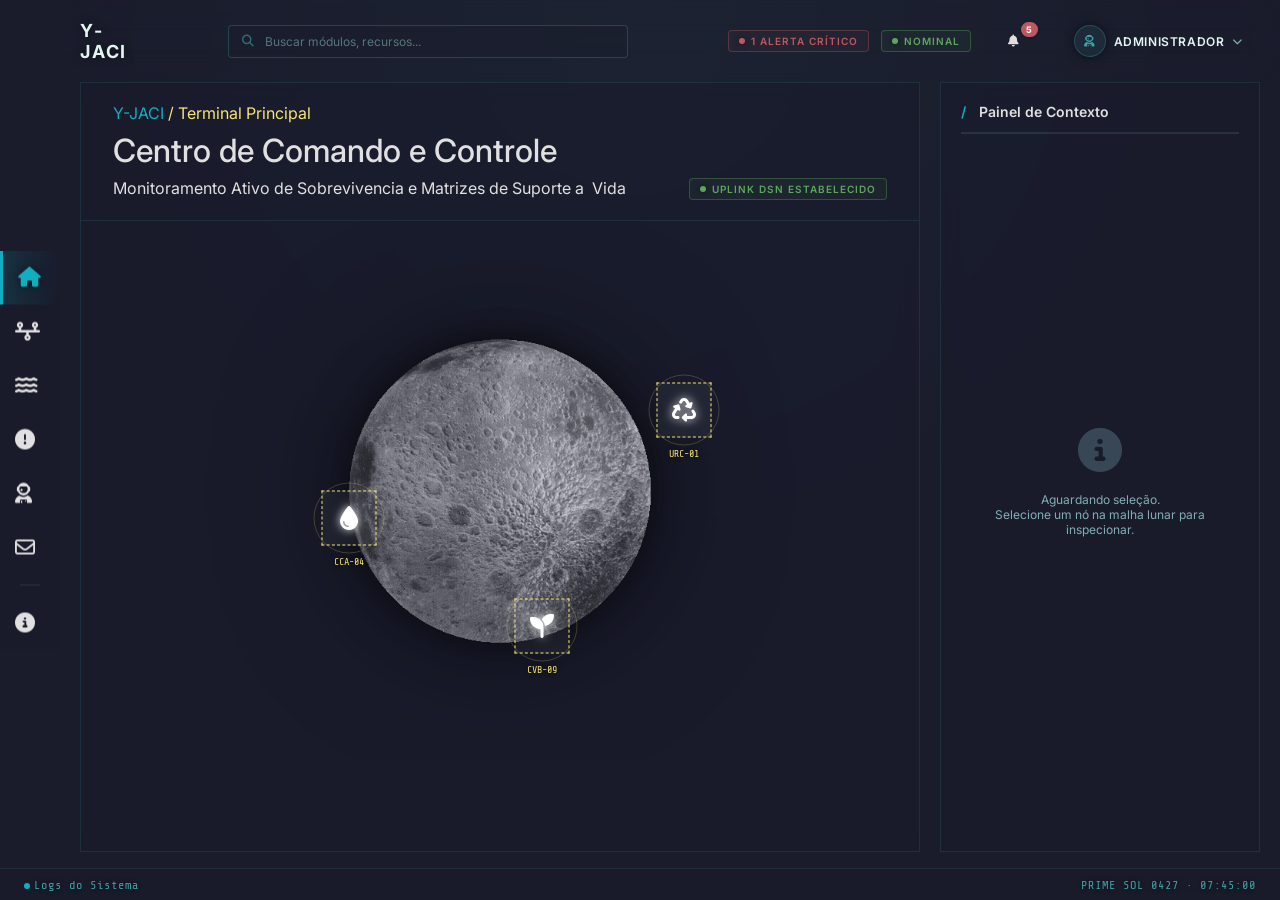
==== commit 521bc0e2: "feat: go" ====
--- a/index.html
+++ b/index.html
@@ -36,6 +36,7 @@
   <link rel="stylesheet" href="assets/css/components/topbar.css">
   <link rel="stylesheet" href="assets/css/components/bottombar.css">
   <link rel="stylesheet" href="assets/css/components/button.css">
+  <link rel="stylesheet" href="assets/css/components/inspetor-painel.css">
   <link rel="stylesheet" href="assets/css/components/input.css">
   <link rel="stylesheet" href="assets/css/pages/home.css">
 </head>
@@ -50,7 +51,7 @@
       <nav class="menu-lateral__navegacao" aria-label="Menu Principal">
         <a href="index.html" class="menu-lateral__link--ativo menu-lateral__link" aria-current="page">
           <span class="menu-lateral__icone"><i class="fas fa-home"></i></span>
-          <span class="menu-lateral__texto">Home</span>
+          <span class="menu-lateral__texto">Visão Geral</span>
         </a>
         <a href="flow.html" class=" menu-lateral__link" >
           <span class="menu-lateral__icone"><i class="fa-solid fa-timeline"></i></span>
@@ -95,7 +96,7 @@
 
       <div class="menu-superior__direita">
         <!-- Status -->
-        <div class="menu-superior__status" style="display: flex; gap: 12px; align-items: center;">
+        <div class="menu-superior__status flex-center-gap-12">
           <span class="etiqueta etiqueta--danger">
             <span class="etiqueta__dot"></span>
             1 Alerta Crítico
@@ -153,7 +154,7 @@
             <div class="alerta__corpo">
               <div class="alerta__linha-topo">
                 <div class="alerta__grupo-esquerdo"> <span class="etiqueta etiqueta--info">Info</span> <span
-                    class="alerta__codigo-evento">AGR-01</span> </div> <time class="alerta__tempo-evento"
+                    class="alerta__codigo-evento">CAIPORA-02</span> </div> <time class="alerta__tempo-evento"
                   datetime="PT0S" aria-label="Atual">AGORA</time>
               </div>
               <p class="alerta__texto-evento">Consumo Crítico na Botânica: Drenagem contínua não prevista nos
@@ -171,7 +172,7 @@
                     class="alerta__codigo-evento">A-242</span> </div> <time class="alerta__tempo-evento"
                   datetime="PT20S" aria-label="Ocorreu há 20 segundos">00:00:20</time>
               </div>
-              <p class="alerta__texto-evento">Pressão do Tanque H2O-01 Baixa: Falha de pressurização no módulo de
+              <p class="alerta__texto-evento">Pressão no Centro de Condensadores (JACI-04) Baixa: Falha de pressurização no módulo de
                 distribuição primária.</p> <span class="alerta__fonte-evento">Fonte: Alerta Ativo</span>
               <div class="alerta__acoes"> <a href="flow.html" class="botao botao--perigo botao--icone">Ajustar
                   Válvulas</a> </div>
@@ -183,6 +184,9 @@
     </main>
     <aside class="painel-direito" id="side-info-panel" aria-live="polite"> <!-- Injeção via home.js --> </aside>
   </div>
+  <script src="assets/js/content/lore.js"></script>
+  <script src="assets/js/content/glossary.js"></script>
+  <script src="assets/js/utils/core.js"></script>
   <script src="assets/js/layout.js"></script>
   <script src="assets/js/main.js"></script>
   <script src="assets/js/pages/home.js"></script>
--- a/assets/css/base/variables.css
+++ b/assets/css/base/variables.css
@@ -1,27 +1,40 @@
 /* Google Fonts carregado via <link> nos HTMLs para não bloquear parsing CSS */
 
 :root {
+    /* Estrutura */
+    --black: 20, 22, 36;
+    --space-black: 26, 28, 44;
+    /* #1A1A1E */
+    --panel: 26, 28, 44;
+    /* #182E41 */
+    --surface: 50, 73, 95;
+    /* #32495F */
+    --steel: 63, 160, 164;
+    /* #81AFB5 */
 
-    --white: 255, 255, 255;
-    --black: 0, 0, 0;
-    --mint: 109, 247, 193;
-    --cyan: 17, 173, 193;
-    --gray-blue: 96, 108, 129;
-    --dark-purple: 57, 52, 87;
-    --teal: 30, 136, 117;
-    --green: 91, 179, 97;
-    --lime: 161, 229, 90;
-    --yellow: 247, 228, 118;
-    --orange: 249, 146, 82;
-    --salmon: 203, 77, 104;
-    --purple: 106, 55, 113;
-    --magenta: 201, 36, 100;
-    --pink: 244, 140, 182;
-    --peach: 247, 182, 158;
-    --olive-gray: 155, 156, 130;
+    /* Recursos */
+    --water: 63, 160, 164;
+    --oxygen: 134, 224, 206;
+    --food: 93, 167, 93;
+    --energy: 226, 181, 112;
 
+    /* Estados */
+    --success: 93, 167, 93;
+    --warning: var(--brand-secondary);
+    --critical: 188, 89, 96;
 
+    /* Identidade */
+    --brand-primary: 17, 173, 193;
+    /* CYAN */
+    --brand-secondary: 247, 228, 118;
+    /* Dourado */
 
+    /* Texto */
+    --text-primary: 227, 245, 241;
+    --text-secondary: 129, 175, 181;
+    --text-default: 224, 224, 224;
+
+    /* Tipografia */
     --font-primary: 'Inter', sans-serif;
     --font-mono: 'Share Tech Mono', monospace;
 
@@ -37,100 +50,52 @@
     --text-4xl: 36px;
     --text-hero: 44px;
 
-
     --text-paragraph: var(--text-base);
     --text-heading-1: var(--text-4xl);
-    --text-heading-2: var(--text-3xl);
-    --text-heading-3: var(--text-2xl);
 
+    /* Cores Semânticas de Sistema */
+    --color-primary: var(--brand-primary);
+    --color-secondary: var(--steel);
+    --color-alert: var(--critical);
 
-    --color-primary: var(--green);
-    --color-secondary: var(--yellow);
-    --color-alert: var(--salmon);
-    --color-danger: var(--magenta);
-    --color-success: var(--green);
-    --color-warning: var(--yellow);
-    --color-info: var(--cyan);
-    --bg-main: 26, 28, 44;
-    --bg-panel: var(--bg-main);
+    --bg-main: var(--space-black);
+    --bg-panel: var(--panel);
 
+    --border-color: rgba(var(--text-secondary), 0.15);
 
-    --text-primary: var(--white);
-    --text-secondary: 192, 194, 165;
+    /* Backgrounds e Elevacao */
+    --bg-glass-light: rgba(var(--panel), 0.6);
+    --bg-glass-medium: rgba(var(--panel), 0.85);
+    --bg-glass-heavy: rgba(var(--space-black), 0.95);
+    --panel-border: 1px solid rgba(var(--steel), 0.15);
 
-    --text-default: 224, 224, 224;
-    --text-menu: 245, 245, 245;
-    --icon-menu: 192, 192, 192;
+    /* Shadows (Material Dark Theme) */
+    --shadow-sm: 0 1px 2px 0 rgba(0, 0, 0, 0.4);
+    --shadow-md: 0 4px 6px -1px rgba(0, 0, 0, 0.5), 0 2px 4px -1px rgba(0, 0, 0, 0.3);
+    --shadow-lg: 0 10px 15px -3px rgba(0, 0, 0, 0.6), 0 4px 6px -2px rgba(0, 0, 0, 0.4);
+    --shadow-xl: 0 20px 25px -5px rgba(0, 0, 0, 0.7), 0 10px 10px -5px rgba(0, 0, 0, 0.5);
 
-
-
-    --graph-color-lv0: 26, 28, 44;
-    --graph-color-lv1: var(--teal);
-    --graph-color-lv2: var(--green);
-    --graph-color-lv3: var(--lime);
-    --graph-color-lv4: var(--yellow);
-
-    --border-color: rgba(var(--white), 0.1);
-
-    --fluid-color-gray: var(--text-secondary);
-    --fluid-color-pure: var(--mint);
-    --fluid-color-organic: var(--yellow);
-    --fluid-color-disinfected: var(--salmon);
-    --fluid-color-fertilizer: var(--lime);
-    --fluid-color-potable: var(--cyan);
-    --fluid-color-nutrient: var(--green);
-
-    /* Glassmorphism & Sci-Fi Panels */
-    --bg-glass-light: rgba(var(--bg-main), 0.4);
-    --bg-glass-medium: rgba(var(--bg-main), 0.6);
-    --bg-glass-heavy: rgba(var(--bg-main), 0.85);
-    --panel-border: 2px solid rgba(var(--cyan), 0.08);
-
-    /* HUD and Glow Effects */
-    --glow-cyan: 0 0 10px rgba(var(--cyan), 0.5), 0 0 20px rgba(var(--cyan), 0.3);
-    --glow-green: 0 0 10px rgba(var(--green), 0.5), 0 0 20px rgba(var(--green), 0.3);
-    --glow-yellow: 0 0 10px rgba(var(--yellow), 0.5), 0 0 20px rgba(var(--yellow), 0.3);
-    --glow-salmon: 0 0 10px rgba(var(--salmon), 0.5), 0 0 20px rgba(var(--salmon), 0.3);
-
-    /* Technical Lines (HUD) */
-    --hud-line: linear-gradient(90deg, transparent 0%, rgba(var(--cyan), 0.2) 50%, transparent 100%);
-    --hud-line-vertical: linear-gradient(180deg, transparent 0%, rgba(var(--cyan), 0.2) 50%, transparent 100%);
-
-    /* Border Radius for Technical Panels */
+    /* Border Radius */
     --radius-sm: 4px;
     --radius-md: 8px;
     --radius-lg: 12px;
-    --radius-pill: 9999px;
 
     /* Transitions */
     --transition-fast: 0.15s cubic-bezier(0.4, 0, 0.2, 1);
     --transition-normal: 0.3s cubic-bezier(0.4, 0, 0.2, 1);
-    --transition-slow: 0.5s cubic-bezier(0.4, 0, 0.2, 1);
 
     /* Spacing Scale */
-    --space-2xs: 4px;
-    --space-xs: 6px;
     --space-sm: 8px;
     --space-md: 12px;
     --space-lg: 16px;
     --space-xl: 20px;
-    --space-2xl: 24px;
-    --space-3xl: 32px;
-
-    /* Shadows */
-    --shadow-sm: 0 2px 4px rgba(0, 0, 0, 0.3);
-    --shadow-md: 0 4px 12px rgba(0, 0, 0, 0.4);
-    --shadow-lg: 0 8px 32px rgba(0, 0, 0, 0.6);
 
     /* Z-Index Layers */
-    --z-base: 1;
     --z-dropdown: 50;
     --z-sticky: 100;
-    --z-overlay: 500;
     --z-sidebar: 1000;
 
     /* Font Weights */
-    --font-regular: 400;
     --font-medium: 500;
     --font-semibold: 600;
     --font-bold: 700;
@@ -139,7 +104,7 @@
     --btn-height-sm: 32px;
     --btn-height-md: 40px;
     --btn-height-lg: 48px;
-    --btn-height-mobile: 44px; /* Touch safe */
+    --btn-height-mobile: 44px;
 
     --btn-padding-sm: 0 var(--space-md);
     --btn-padding-md: 0 var(--space-lg);
--- a/assets/css/layout/grid.css
+++ b/assets/css/layout/grid.css
@@ -53,7 +53,7 @@
     left: 0;
     right: 0;
     height: 1px;
-    background: var(--hud-line);
+    background: transparent;
 }
 
 .cabecalho-conteudo__bloco {
@@ -75,11 +75,11 @@
 }
 
 .cabecalho-conteudo__subtitulo {
-    color: rgb(var(--text-secondary));
+    color: rgb(var(--brand-primary));
 }
 
 .cabecalho-conteudo__separador {
-    color: rgb(var(--green));
+    color: rgb(var(--brand-secondary));
 }
 
 .painel-direito {
@@ -138,7 +138,7 @@
 }
 
 .cartao-vidro:hover {
-    border-color: rgba(var(--cyan), 0.3);
+    border-color: rgba(var(--steel), 0.3);
 }
 
 .painel-vidro-escuro {
--- a/assets/css/components/etiqueta.css
+++ b/assets/css/components/etiqueta.css
@@ -33,60 +33,60 @@
 /* Nominal / Success (Mint) */
 .etiqueta--nominal,
 .etiqueta--success {
-    color: rgb(var(--mint));
-    border-color: rgba(var(--mint), 0.35);
-    background: rgba(var(--mint), 0.06);
+    color: rgb(var(--success));
+    border-color: rgba(var(--success), 0.35);
+    background: rgba(var(--success), 0.06);
 }
 
 .etiqueta--nominal .etiqueta__dot,
 .etiqueta--success .etiqueta__dot {
-    background: rgb(var(--mint));
-    box-shadow: 0 0 6px rgba(var(--mint), 0.8);
+    background: rgb(var(--success));
+    box-shadow: 0 0 6px rgba(0, 0, 0, 0.5);
 }
 
 /* Warning / Alert / In Progress (Yellow) */
 .etiqueta--warning,
 .etiqueta--alerta {
-    color: rgb(var(--yellow));
-    border-color: rgba(var(--yellow), 0.35);
-    background: rgba(var(--yellow), 0.06);
+    color: rgb(var(--warning));
+    border-color: rgba(var(--warning), 0.35);
+    background: rgba(var(--warning), 0.06);
 }
 
 .etiqueta--warning .etiqueta__dot,
 .etiqueta--alerta .etiqueta__dot {
-    background: rgb(var(--yellow));
-    box-shadow: 0 0 6px rgba(var(--yellow), 0.8);
+    background: rgb(var(--warning));
+    box-shadow: 0 0 6px rgba(0, 0, 0, 0.5);
 }
 
 /* Critical / Danger / Open (Magenta) */
 .etiqueta--critical,
 .etiqueta--danger {
-    color: rgb(var(--magenta));
-    border-color: rgba(var(--magenta), 0.35);
-    background: rgba(var(--magenta), 0.06);
+    color: rgb(var(--critical));
+    border-color: rgba(var(--critical), 0.35);
+    background: rgba(var(--critical), 0.06);
 }
 
 .etiqueta--critical .etiqueta__dot,
 .etiqueta--danger .etiqueta__dot {
-    background: rgb(var(--magenta));
-    box-shadow: 0 0 6px rgba(var(--magenta), 0.8);
+    background: rgb(var(--critical));
+    box-shadow: 0 0 6px rgba(0, 0, 0, 0.5);
 }
 
 /* Down / Danger (for resource rates) */
 .etiqueta--vermelho {
-    color: rgb(var(--magenta));
-    border-color: rgba(var(--magenta), 0.35);
-    background: rgba(var(--magenta), 0.06);
+    color: rgb(var(--critical));
+    border-color: rgba(var(--critical), 0.35);
+    background: rgba(var(--critical), 0.06);
 }
 
 /* Info (Cyan) */
 .etiqueta--info {
-    color: rgb(var(--cyan));
-    border-color: rgba(var(--cyan), 0.35);
-    background: rgba(var(--cyan), 0.06);
+    color: rgb(var(--steel));
+    border-color: rgba(var(--steel), 0.35);
+    background: rgba(var(--steel), 0.06);
 }
 
 .etiqueta--info .etiqueta__dot {
-    background: rgb(var(--cyan));
-    box-shadow: 0 0 6px rgba(var(--cyan), 0.8);
+    background: rgb(var(--steel));
+    box-shadow: 0 0 6px rgba(0, 0, 0, 0.5);
 }
--- a/assets/css/components/alerta.css
+++ b/assets/css/components/alerta.css
@@ -3,7 +3,7 @@
    ========================================================================== */
 
 .alerta {
-    --alerta-cor-rgb: var(--cyan);
+    --alerta-cor-rgb: var(--steel);
     /* Default info */
     display: flex;
     gap: 16px;
@@ -30,20 +30,20 @@
 /* Modificadores de cor (Tokens de Estado) */
 .alerta--critico,
 .alerta--danger {
-    --alerta-cor-rgb: var(--magenta);
+    --alerta-cor-rgb: var(--critical);
 }
 
 .alerta--aviso,
 .alerta--warning {
-    --alerta-cor-rgb: var(--yellow);
+    --alerta-cor-rgb: var(--warning);
 }
 
 .alerta--info {
-    --alerta-cor-rgb: var(--cyan);
+    --alerta-cor-rgb: var(--steel);
 }
 
 .alerta--sucesso {
-    --alerta-cor-rgb: var(--green);
+    --alerta-cor-rgb: var(--success);
 }
 
 .alerta__indicador-lateral {
@@ -121,7 +121,7 @@
 
 .alerta__titulo {
     font-size: var(--text-base);
-    color: rgb(var(--white));
+    color: rgb(var(--text-primary));
     font-weight: 600;
     margin-bottom: 4px;
 }
@@ -134,7 +134,7 @@
 
 .alerta__texto-evento {
     font-size: var(--text-sm);
-    color: rgb(var(--white));
+    color: rgb(var(--text-primary));
     font-weight: 400;
     margin-bottom: 6px;
     line-height: 1.4;
@@ -179,13 +179,13 @@
 
 .alerta--critico .alerta__botao-acao--protocolo,
 .alerta--danger .alerta__botao-acao--protocolo {
-    color: rgb(var(--white));
+    color: rgb(var(--text-primary));
 }
 
 .alerta .alerta__botao-acao--desabilitado {
     color: rgb(var(--text-secondary));
     border-color: var(--border-color);
-    background: rgba(var(--white), 0.05);
+    background: rgba(var(--text-primary), 0.05);
     cursor: not-allowed;
 }
 
--- a/assets/css/components/sidebar.css
+++ b/assets/css/components/sidebar.css
@@ -41,10 +41,10 @@
 
 .menu-lateral__link:hover,
 .menu-lateral__link--ativo {
-    background: linear-gradient(90deg, rgba(var(--cyan), 0.15) 0%, transparent 100%);
-    color: rgb(var(--cyan));
+    background: linear-gradient(90deg, rgba(var(--brand-primary), 0.15) 0%, transparent 100%);
+    color: rgb(var(--brand-primary));
     font-weight: bold;
-    border-left: 3px solid rgb(var(--cyan));
+    border-left: 3px solid rgb(var(--brand-primary));
 
 }
 
@@ -57,8 +57,8 @@
 
 .menu-lateral__link:hover .menu-lateral__icone,
 .menu-lateral__link--ativo .menu-lateral__icone {
-    color: rgb(var(--cyan));
-    filter: drop-shadow(0 0 5px rgba(var(--cyan), 0.5));
+    color: rgb(var(--brand-primary));
+    filter: drop-shadow(0 0 5px rgba(0, 0, 0, 0.5));
 }
 
 .menu-lateral__texto {
@@ -78,7 +78,7 @@
 
 .menu-lateral__separador {
     height: 1px;
-    background: rgba(var(--white), 0.1);
+    background: rgba(var(--text-primary), 0.1);
     margin: 10px 20px;
 }
 
--- a/assets/css/components/topbar.css
+++ b/assets/css/components/topbar.css
@@ -22,19 +22,19 @@
     font-family: var(--font-primary, monospace);
     font-size: var(--text-lg);
     font-weight: 700;
-    color: rgb(var(--white));
+    color: rgb(var(--text-primary));
     letter-spacing: 0.1em;
     text-transform: uppercase;
     display: flex;
     align-items: center;
     gap: 10px;
-    text-shadow: 0 0 8px rgba(var(--cyan), 0.4);
+    text-shadow: 0 0 8px rgba(0, 0, 0, 0.5);
 }
 
 .menu-superior__logo i {
-    color: rgb(var(--cyan));
+    color: rgb(var(--steel));
     font-size: 20px;
-    filter: drop-shadow(0 0 5px rgba(var(--cyan), 0.5));
+    filter: drop-shadow(0 0 5px rgba(0, 0, 0, 0.5));
 }
 
 .menu-superior__logo-img {
@@ -60,7 +60,7 @@
     left: 14px;
     top: 50%;
     transform: translateY(-50%);
-    color: rgb(var(--cyan));
+    color: rgb(var(--steel));
     font-size: var(--text-sm);
     opacity: 0.6;
 }
@@ -68,10 +68,10 @@
 .menu-superior__buscar-container input {
     width: 100%;
     background: rgba(var(--bg-main), 0.5);
-    border: 1px solid rgba(var(--cyan), 0.3);
+    border: 1px solid rgba(var(--steel), 0.3);
     border-radius: var(--radius-sm);
     padding: 8px 12px 8px 36px;
-    color: rgb(var(--white));
+    color: rgb(var(--text-primary));
     font-family: var(--font-primary);
     font-size: var(--text-sm);
     transition: all var(--transition-fast, 0.2s);
@@ -79,9 +79,9 @@
 
 .menu-superior__buscar-container input:focus {
     outline: none;
-    border-color: rgb(var(--cyan));
-    background: rgba(var(--cyan), 0.05);
-    box-shadow: var(--glow-cyan);
+    border-color: rgb(var(--steel));
+    background: rgba(var(--steel), 0.05);
+    box-shadow: none;
 }
 
 .menu-superior__buscar-container input::placeholder {
@@ -94,11 +94,11 @@
     right: 10px;
     top: 50%;
     transform: translateY(-50%);
-    background: rgba(var(--white), 0.1);
+    background: rgba(var(--text-primary), 0.1);
     border-radius: var(--radius-sm);
     padding: 2px 6px;
     font-size: var(--text-xs);
-    color: rgb(var(--cyan));
+    color: rgb(var(--steel));
     pointer-events: none;
     letter-spacing: 0.05em;
 }
@@ -120,8 +120,8 @@
     position: absolute;
     top: -2px;
     right: -4px;
-    background: rgb(var(--salmon));
-    color: rgb(var(--white));
+    background: rgb(var(--critical));
+    color: rgb(var(--text-primary));
     font-size: var(--text-micro);
     font-weight: 800;
     padding: 2px 5px;
@@ -140,25 +140,25 @@
 }
 
 .menu-superior__usuario:hover .menu-superior__nome {
-    color: rgb(var(--cyan));
+    color: rgb(var(--steel));
 }
 
 .menu-superior__avatar {
     width: 32px;
     height: 32px;
     border-radius: 50%;
-    background: rgba(var(--cyan), 0.1);
-    border: 1px solid rgba(var(--cyan), 0.3);
+    background: rgba(var(--steel), 0.1);
+    border: 1px solid rgba(var(--steel), 0.3);
     display: flex;
     align-items: center;
     justify-content: center;
-    color: rgb(var(--cyan));
-    font-size: var(--text-sm);
-    box-shadow: 0 0 10px rgba(var(--cyan), 0.2);
+    color: rgb(var(--steel));
+    font-size: var(--text-sm);
+    box-shadow: 0 0 10px rgba(0, 0, 0, 0.5);
 }
 
 .menu-superior__nome {
-    color: rgb(var(--white));
+    color: rgb(var(--text-primary));
     font-size: var(--text-sm);
     font-weight: 600;
     transition: color var(--transition-fast);
@@ -197,8 +197,8 @@
 }
 
 .menu-superior__dropdown-menu a:hover {
-    background: rgba(var(--cyan), 0.1);
-    color: rgb(var(--cyan));
+    background: rgba(var(--steel), 0.1);
+    color: rgb(var(--steel));
 }
 
 .dropdown-divisor {
@@ -208,12 +208,12 @@
 }
 
 .menu-superior__dropdown-menu .dropdown-logout {
-    color: rgb(var(--salmon));
+    color: rgb(var(--critical));
 }
 
 .menu-superior__dropdown-menu .dropdown-logout:hover {
-    background: rgba(var(--salmon), 0.1);
-    color: rgb(var(--salmon));
+    background: rgba(var(--critical), 0.1);
+    color: rgb(var(--critical));
 }
 
 @media (max-width: 1117px) {
--- a/assets/css/components/bottombar.css
+++ b/assets/css/components/bottombar.css
@@ -47,11 +47,11 @@
 .barra-telemetria__relogio {
 
     font-size: var(--text-sm);
-    color: rgb(var(--cyan));
+    color: rgb(var(--steel));
     font-family: var(--font-mono);
     letter-spacing: 1px;
     white-space: nowrap;
-    text-shadow: 0 0 4px rgba(var(--cyan), 0.4);
+    text-shadow: 0 0 4px rgba(0, 0, 0, 0.5);
 }
 
 .barra-telemetria__titulo {
@@ -63,17 +63,14 @@
 @keyframes barra-telemetria-pulse {
     0% {
         opacity: 1;
-        box-shadow: 0 0 4px rgb(var(--color-primary));
     }
 
     50% {
         opacity: 0.3;
-        box-shadow: 0 0 1px rgb(var(--color-primary));
     }
 
     100% {
         opacity: 1;
-        box-shadow: 0 0 4px rgb(var(--color-primary));
     }
 }
 
@@ -83,7 +80,6 @@
     height: 6px;
     border-radius: 50%;
     background: rgb(var(--color-primary));
-    box-shadow: 0 0 4px rgb(var(--color-primary));
     margin-right: 4px;
     vertical-align: middle;
     animation: barra-telemetria-pulse 2s infinite;
--- a/assets/css/components/button.css
+++ b/assets/css/components/button.css
@@ -43,7 +43,7 @@
    ========================================================================== */
 
 .botao:focus-visible {
-    box-shadow: 0 0 0 2px rgba(var(--bg-main), 1), 0 0 0 4px rgb(var(--cyan));
+    box-shadow: 0 0 0 2px rgba(0, 0, 0, 0.5), 0 0 0 4px rgb(var(--steel));
 }
 
 .botao:disabled,
@@ -65,10 +65,10 @@
 /* Primário (Ação Principal) */
 .botao--primario {
     --btn-cor-texto: rgb(var(--bg-main));
-    --btn-cor-fundo: rgb(var(--cyan));
-    --btn-cor-borda: rgb(var(--cyan));
-    --btn-cor-fundo-hover: rgba(var(--cyan), 0.9);
-    --btn-cor-borda-hover: rgb(var(--cyan));
+    --btn-cor-fundo: rgb(var(--brand-secondary));
+    --btn-cor-borda: rgb(var(--brand-secondary));
+    --btn-cor-fundo-hover: rgba(var(--brand-secondary), 0.9);
+    --btn-cor-borda-hover: rgb(var(--brand-secondary));
     --btn-cor-texto-hover: rgb(var(--bg-main));
 }
 
@@ -79,35 +79,41 @@
 /* Secundário (Ação Menor) */
 .botao--secundario {
     --btn-cor-texto: rgb(var(--text-secondary));
-    --btn-cor-fundo: rgba(var(--white), 0.05);
-    --btn-cor-borda: rgba(var(--white), 0.2);
-    --btn-cor-fundo-hover: rgba(var(--white), 0.1);
-    --btn-cor-borda-hover: rgba(var(--white), 0.4);
-    --btn-cor-texto-hover: rgb(var(--white));
+    --btn-cor-fundo: rgba(var(--text-primary), 0.05);
+    --btn-cor-borda: rgba(var(--text-primary), 0.2);
+    --btn-cor-fundo-hover: rgba(var(--text-primary), 0.1);
+    --btn-cor-borda-hover: rgba(var(--text-primary), 0.4);
+    --btn-cor-texto-hover: rgb(var(--text-primary));
 }
 
 /* Base utility for other solid color buttons */
 .botao--perigo {
-    --btn-color-base: var(--salmon);
-}
+    --btn-color-base: var(--critical);
+}
+
 .botao--alerta {
-    --btn-color-base: var(--yellow);
-}
+    --btn-color-base: var(--warning);
+}
+
 .botao--sucesso {
-    --btn-color-base: var(--green);
-}
-
-.botao--perigo, .botao--alerta, .botao--sucesso {
+    --btn-color-base: var(--success);
+}
+
+.botao--perigo,
+.botao--alerta,
+.botao--sucesso {
     --btn-cor-texto: rgb(var(--btn-color-base));
     --btn-cor-fundo: rgba(var(--btn-color-base), 0.1);
     --btn-cor-borda: rgb(var(--btn-color-base));
     --btn-cor-fundo-hover: rgb(var(--btn-color-base));
     --btn-cor-borda-hover: rgb(var(--btn-color-base));
-    --btn-cor-texto-hover: rgb(var(--white));
-}
-
-.botao--alerta, .botao--sucesso {
-    --btn-cor-texto-hover: rgb(var(--bg-main)); /* Exception for light colors */
+    --btn-cor-texto-hover: rgb(var(--text-primary));
+}
+
+.botao--alerta,
+.botao--sucesso {
+    --btn-cor-texto-hover: rgb(var(--bg-main));
+    /* Exception for light colors */
 }
 
 /* ==========================================================================
@@ -118,32 +124,33 @@
 .botao--outline {
     --btn-cor-fundo: transparent;
 }
+
 .botao--outline.botao--primario {
-    --btn-cor-texto: rgb(var(--cyan));
-    --btn-cor-fundo-hover: rgba(var(--cyan), 0.1);
+    --btn-cor-texto: rgb(var(--steel));
+    --btn-cor-fundo-hover: rgba(var(--steel), 0.1);
 }
 
 /* Ghost (Sem borda, mostra fundo no hover) */
 .botao--ghost {
     --btn-cor-borda: transparent;
     --btn-cor-borda-hover: transparent;
-    --btn-cor-fundo-hover: rgba(var(--white), 0.1);
-    --btn-cor-texto-hover: rgb(var(--white));
+    --btn-cor-fundo-hover: rgba(var(--text-primary), 0.1);
+    --btn-cor-texto-hover: rgb(var(--text-primary));
 }
 
 .botao--ghost.botao--primario {
-    --btn-cor-texto: rgb(var(--cyan));
-    --btn-cor-fundo-hover: rgba(var(--cyan), 0.1);
+    --btn-cor-texto: rgb(var(--steel));
+    --btn-cor-fundo-hover: rgba(var(--steel), 0.1);
 }
 
 .botao--ghost.botao--perigo {
-    --btn-cor-texto: rgb(var(--salmon));
-    --btn-cor-fundo-hover: rgba(var(--salmon), 0.1);
+    --btn-cor-texto: rgb(var(--critical));
+    --btn-cor-fundo-hover: rgba(var(--critical), 0.1);
 }
 
 .botao--ghost.botao--alerta {
-    --btn-cor-texto: rgb(var(--yellow));
-    --btn-cor-fundo-hover: rgba(var(--yellow), 0.1);
+    --btn-cor-texto: rgb(var(--warning));
+    --btn-cor-fundo-hover: rgba(var(--warning), 0.1);
 }
 
 /* Tab (Aba de filtro) */
@@ -151,8 +158,8 @@
     --btn-cor-texto: rgb(var(--text-secondary));
     --btn-cor-fundo: var(--bg-glass-light);
     --btn-cor-borda: var(--border-color);
-    --btn-cor-texto-hover: rgb(var(--white));
-    --btn-cor-borda-hover: rgba(var(--cyan), 0.4);
+    --btn-cor-texto-hover: rgb(var(--text-primary));
+    --btn-cor-borda-hover: rgba(var(--steel), 0.4);
     --btn-cor-fundo-hover: var(--bg-glass-light);
     backdrop-filter: blur(4px);
     font-weight: var(--font-medium);
@@ -160,13 +167,13 @@
 
 .botao--tab[aria-pressed="true"],
 .botao--tab.botao--ativo {
-    --btn-cor-texto: rgb(var(--cyan));
-    --btn-cor-borda: rgb(var(--cyan));
-    --btn-cor-fundo: rgba(var(--cyan), 0.1);
-    --btn-cor-texto-hover: rgb(var(--cyan));
-    --btn-cor-borda-hover: rgb(var(--cyan));
-    --btn-cor-fundo-hover: rgba(var(--cyan), 0.1);
-    box-shadow: inset 0 0 10px rgba(var(--cyan), 0.2);
+    --btn-cor-texto: rgb(var(--steel));
+    --btn-cor-borda: rgb(var(--steel));
+    --btn-cor-fundo: rgba(var(--steel), 0.1);
+    --btn-cor-texto-hover: rgb(var(--steel));
+    --btn-cor-borda-hover: rgb(var(--steel));
+    --btn-cor-fundo-hover: rgba(var(--steel), 0.1);
+    box-shadow: inset 0 0 10px rgba(0, 0, 0, 0.5);
 }
 
 /* Válvula (Toggle Flow) */
@@ -176,20 +183,20 @@
 
 .botao--valvula[aria-pressed="true"],
 .botao--valvula.valvula-aberta {
-    --btn-cor-texto: rgb(var(--green));
-    --btn-cor-borda: rgb(var(--green));
-    --btn-cor-fundo: rgba(var(--green), 0.1);
-    --btn-cor-fundo-hover: rgba(var(--green), 0.2);
-    --btn-cor-texto-hover: rgb(var(--green));
+    --btn-cor-texto: rgb(var(--success));
+    --btn-cor-borda: rgb(var(--success));
+    --btn-cor-fundo: rgba(var(--success), 0.1);
+    --btn-cor-fundo-hover: rgba(var(--success), 0.2);
+    --btn-cor-texto-hover: rgb(var(--success));
 }
 
 .botao--valvula[aria-pressed="false"],
 .botao--valvula.valvula-fechada {
-    --btn-cor-texto: rgb(var(--salmon));
-    --btn-cor-borda: rgb(var(--salmon));
-    --btn-cor-fundo: rgba(var(--salmon), 0.1);
-    --btn-cor-fundo-hover: rgba(var(--salmon), 0.2);
-    --btn-cor-texto-hover: rgb(var(--salmon));
+    --btn-cor-texto: rgb(var(--critical));
+    --btn-cor-borda: rgb(var(--critical));
+    --btn-cor-fundo: rgba(var(--critical), 0.1);
+    --btn-cor-fundo-hover: rgba(var(--critical), 0.2);
+    --btn-cor-texto-hover: rgb(var(--critical));
 }
 
 /* ==========================================================================
@@ -230,6 +237,7 @@
 }
 
 @media (max-width: 768px) {
+
     /* Auto aplica área segura para touch no celular em botões ícone */
     .botao--icone {
         min-height: var(--btn-height-mobile);
--- a/assets/css/components/inspetor-painel.css
+++ b/assets/css/components/inspetor-painel.css
@@ -0,0 +1,155 @@
+/* Painel Inspetor Direito Global */
+.inspetor-painel {
+    display: flex;
+    flex-direction: column;
+    height: 100%;
+    padding: 20px;
+    gap: 20px;
+    color: rgb(var(--text-default));
+}
+
+.inspetor-painel.animate-in {
+    animation: fadeIn var(--transition-normal);
+}
+
+@keyframes fadeIn {
+    from { opacity: 0; transform: translateX(10px); }
+    to { opacity: 1; transform: translateX(0); }
+}
+
+.inspetor-painel__cabecalho {
+    display: flex;
+    justify-content: space-between;
+    align-items: center;
+    border-bottom: 2px solid var(--border-color);
+    padding-bottom: 12px;
+}
+
+.inspetor-painel__cabecalho h2 {
+    margin: 0;
+    font-size: var(--text-paragraph);
+    font-weight: 600;
+    display: flex;
+    align-items: center;
+    gap: 0.5rem;
+}
+
+.inspetor-painel__cabecalho h2 span {
+    color: rgb(var(--color-primary));
+    padding-right: 5px;
+}
+
+.inspetor-painel__vazio {
+    display: flex;
+    flex-direction: column;
+    align-items: center;
+    justify-content: center;
+    flex: 1;
+    text-align: center;
+    color: rgb(var(--text-secondary));
+    font-size: var(--text-sm);
+    gap: 10px;
+}
+
+.inspetor-painel__vazio i,
+.inspetor-painel__vazio-icone {
+    font-size: var(--text-hero);
+    opacity: 0.3;
+    margin-bottom: 10px;
+}
+
+.inspetor-painel__cabecalho-icone {
+    color: rgb(var(--steel));
+    margin-right: 8px;
+}
+
+.inspetor-painel__formulario {
+    display: flex;
+    flex-direction: column;
+    gap: 20px;
+    height: 100%;
+}
+
+.inspetor-painel__grupo-form {
+    display: flex;
+    flex-direction: column;
+    gap: 6px;
+}
+
+.inspetor-painel__grupo-form label {
+    font-size: var(--text-sm);
+    text-transform: uppercase;
+    letter-spacing: 0.5px;
+    color: rgb(var(--text-secondary));
+    font-weight: 600;
+}
+
+.inspetor-painel__grupo-form input[type="text"],
+.inspetor-painel__grupo-form select,
+.inspetor-painel__grupo-form textarea {
+    background: rgba(var(--text-primary), 0.04);
+    border: 1px solid var(--border-color);
+    border-radius: 4px;
+    padding: 8px 12px;
+    font-size: var(--text-sm);
+    color: rgb(var(--text-primary));
+    transition: border-color 0.2s;
+    width: 100%;
+}
+
+.inspetor-painel__grupo-form input[type="text"]:focus,
+.inspetor-painel__grupo-form select:focus,
+.inspetor-painel__grupo-form textarea:focus {
+    border-color: rgb(var(--color-primary));
+    outline: none;
+}
+
+.inspetor-painel__grupo-form .input-readonly {
+    cursor: not-allowed;
+}
+
+.inspetor-painel__acoes {
+    display: flex;
+    gap: 12px;
+    margin-top: auto;
+}
+
+.inspetor-painel__btn-salvar,
+.inspetor-painel__btn-cancelar {
+    flex: 1;
+}
+
+.inspetor-painel__btn-perigo {
+    margin-top: 10px;
+    width: 100%;
+}
+
+/* Specific elements for flow */
+.inspetor-painel__container-deslizante {
+    display: flex;
+    align-items: center;
+    gap: 12px;
+}
+
+.inspetor-painel__container-deslizante input[type="range"] {
+    flex: 1;
+    accent-color: rgb(var(--color-primary));
+    cursor: pointer;
+}
+
+.inspetor-painel__valor-deslizante {
+    font-size: var(--text-sm);
+    font-weight: bold;
+    min-width: 40px;
+    text-align: right;
+}
+
+.inspetor-painel__container-valvula {
+    display: flex;
+    justify-content: space-between;
+    align-items: center;
+    background: rgba(var(--text-primary), 0.02);
+    border: 1px solid var(--border-color);
+    padding: 10px;
+    border-radius: 4px;
+}
--- a/assets/css/components/input.css
+++ b/assets/css/components/input.css
@@ -4,7 +4,7 @@
 
 .campo {
     background: rgba(var(--bg-main), 0.5);
-    border: 1px solid rgba(var(--white), 0.08);
+    border: 1px solid rgba(var(--text-primary), 0.08);
     border-radius: var(--radius-sm);
     padding: 12px;
     color: rgb(var(--text-primary));
@@ -17,9 +17,9 @@
 }
 
 .campo:focus {
-    border-color: rgb(var(--cyan));
-    background: rgba(var(--cyan), 0.05);
-    box-shadow: 0 0 12px rgba(var(--cyan), 0.2), inset 0 2px 4px rgba(0, 0, 0, 0.2);
+    border-color: rgb(var(--steel));
+    background: rgba(var(--steel), 0.05);
+    box-shadow: 0 0 12px rgba(0, 0, 0, 0.5), inset 0 2px 4px rgba(0, 0, 0, 0.2);
 }
 
 .campo--textarea {
--- a/assets/css/pages/home.css
+++ b/assets/css/pages/home.css
@@ -28,7 +28,7 @@
     height: 100%;
     object-fit: contain;
     pointer-events: none;
-    filter: drop-shadow(0 0 15px rgba(var(--cyan), 0.5)) drop-shadow(0 0 60px rgba(var(--cyan), 0.1));
+    filter: drop-shadow(0 0 15px rgba(0, 0, 0, 0.5)) drop-shadow(0 0 60px rgba(0, 0, 0, 0.5));
 }
 
 /* Nós Interativos (Missões) */
@@ -36,8 +36,8 @@
     position: absolute;
     width: 55px;
     height: 55px;
-    background: rgba(var(--white), 0.05);
-    border: 1px dashed rgba(var(--green), 1);
+    background: rgba(var(--text-primary), 0.05);
+    border: 1px dashed rgba(var(--brand-secondary), 1);
     cursor: pointer;
     z-index: 100;
     transform: translate(-50%, -50%);
@@ -53,7 +53,7 @@
     position: absolute;
     width: 130%;
     height: 130%;
-    border: 1px solid rgba(var(--green), 0.2);
+    border: 1px solid rgba(var(--brand-secondary), 0.2);
     border-radius: 50%;
     animation: radarPulse 2s infinite;
 }
@@ -72,9 +72,9 @@
 
 .water-node:hover,
 .water-node.active {
-    background: rgba(var(--green), 0.2);
-    border: 2px solid rgba(var(--white), 1);
-    box-shadow: var(--glow-green);
+    background: rgba(var(--brand-secondary), 0.2);
+    border: 2px solid rgba(var(--text-primary), 1);
+    box-shadow: none;
 }
 
 .node-icon {
@@ -85,104 +85,11 @@
 .node-label {
     position: absolute;
     bottom: -22px;
-    color: rgba(var(--green), 1);
+    color: rgba(var(--brand-secondary), 1);
     font-size: var(--text-xs);
     font-family: var(--font-mono);
     white-space: nowrap;
-    text-shadow: 0 0 4px rgba(var(--bg-main), 0.8);
-}
-
-/* Painel Inspetor (Baseado no design do flow.css) */
-.inspetor-painel {
-    display: flex;
-    flex-direction: column;
-    height: 100%;
-    padding: 20px;
-    gap: 20px;
-    color: rgb(var(--text-default));
-}
-
-.inspetor-painel.animate-in {
-    animation: fadeIn var(--transition-normal);
-}
-
-@keyframes fadeIn {
-    from {
-        opacity: 0;
-        transform: translateX(10px);
-    }
-
-    to {
-        opacity: 1;
-        transform: translateX(0);
-    }
-}
-
-.inspetor-painel__cabecalho {
-    display: flex;
-    justify-content: space-between;
-    align-items: center;
-    border-bottom: 2px solid var(--border-color);
-    padding-bottom: 12px;
-}
-
-.inspetor-painel__cabecalho h2 {
-    margin: 0;
-    font-size: var(--text-paragraph);
-    font-weight: 600;
-    display: flex;
-    align-items: center;
-    gap: 0.5rem
-}
-
-.inspetor-painel__cabecalho h2 span {
-    color: rgb(var(--color-primary));
-    padding-right: 5px;
-}
-
-.inspetor-painel__vazio {
-    display: flex;
-    flex-direction: column;
-    align-items: center;
-    justify-content: center;
-    flex: 1;
-    text-align: center;
-    color: rgb(var(--text-secondary));
-    font-size: var(--text-sm);
-    gap: 10px;
-}
-
-.inspetor-painel__formulario {
-    display: flex;
-    flex-direction: column;
-    gap: 20px;
-    height: 100%;
-}
-
-.inspetor-painel__grupo-form {
-    display: flex;
-    flex-direction: column;
-    gap: 6px;
-}
-
-.inspetor-painel__grupo-form label {
-    font-size: var(--text-sm);
-    text-transform: uppercase;
-    letter-spacing: 0.5px;
-    color: rgb(var(--text-secondary));
-    font-weight: 600;
-}
-
-.inspetor-painel__grupo-form input[type="text"].input-readonly {
-    background: rgba(var(--white), 0.04);
-    border: 1px solid var(--border-color);
-    border-radius: 4px;
-    padding: 8px 12px;
-    font-size: var(--text-sm);
-    color: rgb(var(--text-primary));
-    transition: border-color 0.2s;
-    width: 100%;
-    cursor: default;
+    text-shadow: 0 0 4px rgba(0, 0, 0, 0.5);
 }
 
 .history-grid {
@@ -202,19 +109,19 @@
 }
 
 .sq.lv1 {
-    background: rgba(var(--teal), 1);
+    background: rgba(var(--water), 1);
 }
 
 .sq.lv2 {
-    background: rgba(var(--green), 1);
+    background: rgba(var(--brand-secondary), 1);
 }
 
 .sq.lv3 {
-    background: rgba(var(--lime), 1);
+    background: rgba(var(--brand-secondary), 1);
 }
 
 .sq.lv4 {
-    background: rgba(var(--yellow), 1);
+    background: rgba(var(--warning), 1);
 }
 
 /* --- Animação da Onda (Taxa de Processamento) --- */
@@ -262,20 +169,8 @@
 }
 
 /* ==========================================================================
-   Estilos Extraídos do JS (Inspetor Painel)
+   Estilos Extras
    ========================================================================== */
-
-.inspetor-painel__vazio-icone {
-    font-size: var(--text-hero);
-    opacity: 0.3;
-    margin-bottom: 10px;
-}
-
-.inspetor-painel__cabecalho-icone {
-    color: rgb(var(--cyan));
-    margin-right: 8px;
-}
-
 .hero-stat-container {
     position: relative;
     overflow: hidden;
@@ -283,7 +178,7 @@
     padding: 15px 15px 45px 15px;
     /* Espaço inferior para a onda */
     border-radius: 8px;
-    background: rgba(var(--white), 0.02);
+    background: rgba(var(--text-primary), 0.02);
     border: 1px solid var(--border-color);
     min-height: 90px;
 }
@@ -299,7 +194,7 @@
     color: rgb(var(--color-primary));
     font-size: var(--text-hero);
     font-weight: bold;
-    text-shadow: 0 0 10px rgba(var(--color-primary), 0.3);
+    text-shadow: 0 0 10px rgba(0, 0, 0, 0.5);
     margin-top: 4px;
 }
 
@@ -319,7 +214,7 @@
 .stat-item {
     padding: 12px;
     border-radius: 8px;
-    background: rgba(var(--white), 0.02);
+    background: rgba(var(--text-primary), 0.02);
     border: 1px solid var(--border-color);
 }
 
@@ -355,11 +250,11 @@
 
 .unit-meta-porcentagem {
     font-weight: bold;
-    color: rgb(var(--cyan));
+    color: rgb(var(--steel));
 }
 
 .progress-rail {
-    background: rgba(var(--white), 0.05);
+    background: rgba(var(--text-primary), 0.05);
     height: 6px;
     border-radius: 99px;
     overflow: hidden;
@@ -367,8 +262,8 @@
 
 .progress-fill {
     height: 100%;
-    background: linear-gradient(90deg, rgb(var(--cyan)), rgb(var(--green)));
-    box-shadow: var(--glow-cyan);
+    background: linear-gradient(90deg, rgb(var(--steel)), rgb(var(--brand-secondary)));
+    box-shadow: none;
 }
 
 .history-box {
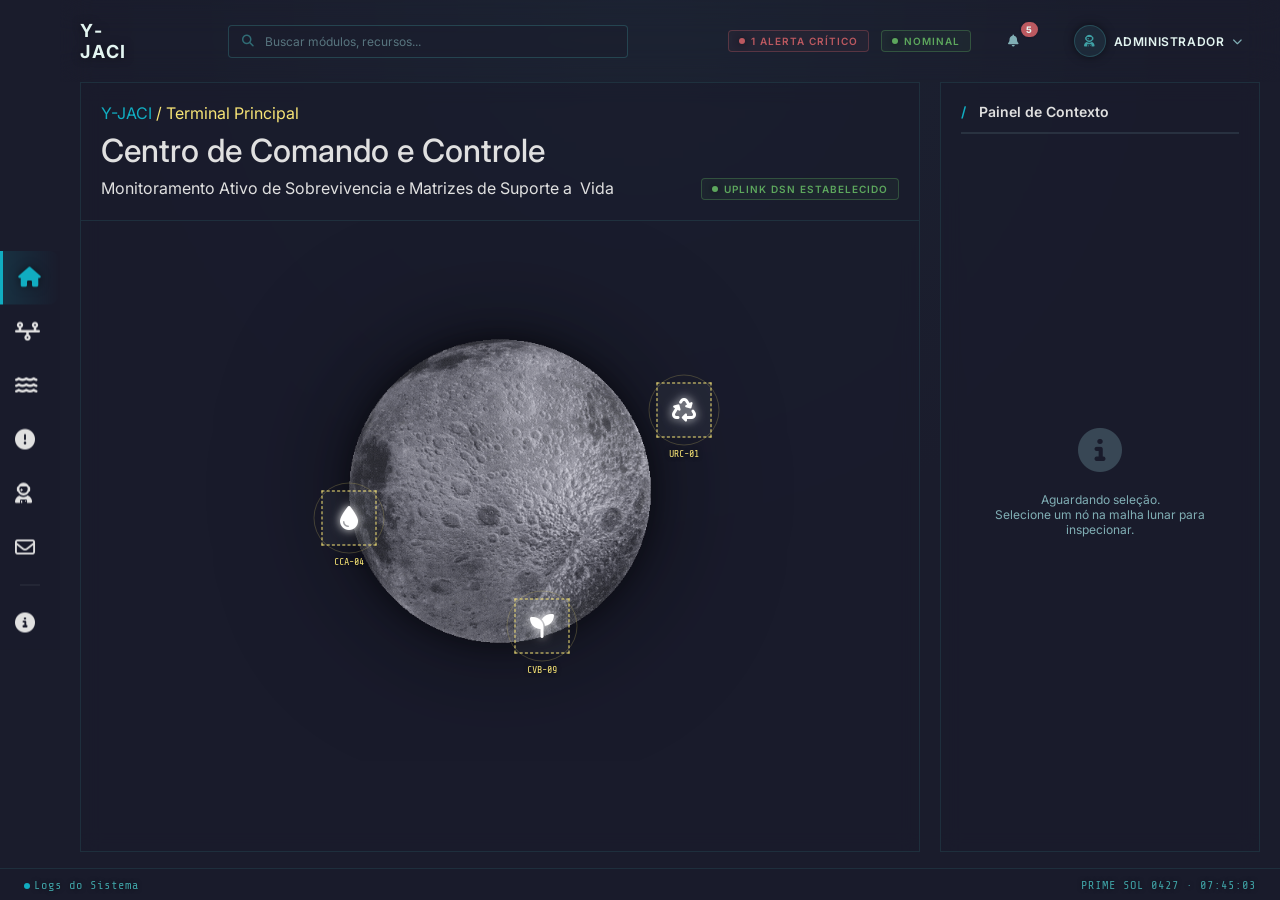
==== commit 0bf3989b: "refactor: refatoracao" ====
--- a/index.html
+++ b/index.html
@@ -44,7 +44,7 @@
 <body>
     <a href="#main-content" class="skip-link">Pular para o conteúdo</a>
     <aside class="menu-lateral" id="menu-lateral">
-      <button type="button" class="botao botao--ghost botao--icone botao--mobile menu-lateral__hamburguer" id="btn-hamburguer" aria-expanded="false" aria-label="Abrir menu">
+      <button type="button" class="botao botao--terciario botao--icone botao--mobile menu-lateral__hamburguer" id="btn-hamburguer" aria-expanded="false" aria-label="Abrir menu">
         <i class="fas fa-bars" aria-hidden="true"></i>
         <span class="menu-lateral__marca-mobile">Y-JACI</span>
       </button>
@@ -108,14 +108,14 @@
         </div>
 
         <!-- Notificações -->
-        <button class="botao botao--ghost botao--icone menu-superior__acao menu-superior__notificacoes" aria-label="Notificações">
+        <button class="botao botao--terciario botao--icone menu-superior__acao menu-superior__notificacoes" aria-label="Notificações">
           <i class="fa-solid fa-bell"></i>
           <span class="menu-superior__etiqueta">5</span>
         </button>
 
         <!-- Usuário Dropdown -->
         <div class="menu-superior__usuario-dropdown">
-          <button class="botao botao--ghost menu-superior__usuario" aria-haspopup="menu" aria-expanded="false">
+          <button class="botao botao--terciario menu-superior__usuario" aria-haspopup="menu" aria-expanded="false">
             <div class="menu-superior__avatar">
               <i class="fa-solid fa-user-astronaut"></i>
             </div>
@@ -159,7 +159,7 @@
               </div>
               <p class="alerta__texto-evento">Consumo Crítico na Botânica: Drenagem contínua não prevista nos
                 sistemas de irrigação.</p> <span class="alerta__fonte-evento">Fonte: Status Hídrico</span>
-              <div class="alerta__acoes"> <a href="resources.html" class="botao botao--primario botao--sm">Ver
+              <div class="alerta__acoes"> <a href="resources.html" class="botao botao--secundario botao--sm">Ver
                   Recursos</a> </div>
             </div>
           </article>
@@ -174,7 +174,7 @@
               </div>
               <p class="alerta__texto-evento">Pressão no Centro de Condensadores (JACI-04) Baixa: Falha de pressurização no módulo de
                 distribuição primária.</p> <span class="alerta__fonte-evento">Fonte: Alerta Ativo</span>
-              <div class="alerta__acoes"> <a href="flow.html" class="botao botao--perigo botao--icone">Ajustar
+              <div class="alerta__acoes"> <a href="flow.html" class="botao botao--primario botao--icone">Ajustar
                   Válvulas</a> </div>
             </div>
           </article> -->
--- a/assets/css/layout/grid.css
+++ b/assets/css/layout/grid.css
@@ -36,7 +36,7 @@
     display: flex;
     flex-direction: column;
     width: 100%;
-    padding: 20px 32px;
+    padding: 20px;
     border-bottom: var(--panel-border);
     gap: 0.5rem;
     position: relative;
--- a/assets/css/components/button.css
+++ b/assets/css/components/button.css
@@ -48,7 +48,6 @@
 
 .botao:disabled,
 .botao[disabled] {
-    opacity: 0.5;
     cursor: not-allowed;
     pointer-events: none;
     filter: grayscale(100%);
@@ -78,7 +77,7 @@
 
 /* Secundário (Ação Menor) */
 .botao--secundario {
-    --btn-cor-texto: rgb(var(--text-secondary));
+    --btn-cor-texto: rgb(var(--text-primary));
     --btn-cor-fundo: rgba(var(--text-primary), 0.05);
     --btn-cor-borda: rgba(var(--text-primary), 0.2);
     --btn-cor-fundo-hover: rgba(var(--text-primary), 0.1);
@@ -86,7 +85,17 @@
     --btn-cor-texto-hover: rgb(var(--text-primary));
 }
 
-/* Base utility for other solid color buttons */
+/* Terciário (Ação de Suporte / Transparente) */
+.botao--terciario {
+    --btn-cor-texto: rgb(var(--text-secondary));
+    --btn-cor-fundo: transparent;
+    --btn-cor-borda: transparent;
+    --btn-cor-fundo-hover: rgba(var(--text-primary), 0.1);
+    --btn-cor-borda-hover: transparent;
+    --btn-cor-texto-hover: rgb(var(--text-primary));
+}
+
+/* Cores Semânticas (Perigo, Alerta, Sucesso) */
 .botao--perigo {
     --btn-color-base: var(--critical);
 }
@@ -102,11 +111,11 @@
 .botao--perigo,
 .botao--alerta,
 .botao--sucesso {
-    --btn-cor-texto: rgb(var(--btn-color-base));
-    --btn-cor-fundo: rgba(var(--btn-color-base), 0.1);
-    --btn-cor-borda: rgb(var(--btn-color-base));
-    --btn-cor-fundo-hover: rgb(var(--btn-color-base));
-    --btn-cor-borda-hover: rgb(var(--btn-color-base));
+    --btn-cor-texto: rgb(var(--bg-main));
+    --btn-cor-fundo: rgba(var(--btn-color-base), 1);
+    --btn-cor-borda: rgb(var(--btn-color-base), 1);
+    --btn-cor-fundo-hover: rgba(var(--btn-color-base), 0.8);
+    --btn-cor-borda-hover: rgba(var(--btn-color-base), 0.8);
     --btn-cor-texto-hover: rgb(var(--text-primary));
 }
 
--- a/assets/css/components/inspetor-painel.css
+++ b/assets/css/components/inspetor-painel.css
@@ -13,8 +13,15 @@
 }
 
 @keyframes fadeIn {
-    from { opacity: 0; transform: translateX(10px); }
-    to { opacity: 1; transform: translateX(0); }
+    from {
+        opacity: 0;
+        transform: translateX(10px);
+    }
+
+    to {
+        opacity: 1;
+        transform: translateX(0);
+    }
 }
 
 .inspetor-painel__cabecalho {
@@ -35,7 +42,7 @@
 }
 
 .inspetor-painel__cabecalho h2 span {
-    color: rgb(var(--color-primary));
+    color: var(--header-color, rgb(var(--color-primary)));
     padding-right: 5px;
 }
 
@@ -112,6 +119,7 @@
     display: flex;
     gap: 12px;
     margin-top: auto;
+    padding-bottom: 20px;
 }
 
 .inspetor-painel__btn-salvar,
@@ -152,4 +160,4 @@
     border: 1px solid var(--border-color);
     padding: 10px;
     border-radius: 4px;
-}
+}
--- a/assets/css/components/input.css
+++ b/assets/css/components/input.css
@@ -22,12 +22,17 @@
     box-shadow: 0 0 12px rgba(0, 0, 0, 0.5), inset 0 2px 4px rgba(0, 0, 0, 0.2);
 }
 
+.campo option {
+    color: #000;
+}
+
 .campo--textarea {
     resize: vertical;
     min-height: 120px;
 }
 
-.campo--select {
+.campo--select,
+select.campo {
     cursor: pointer;
 }
 
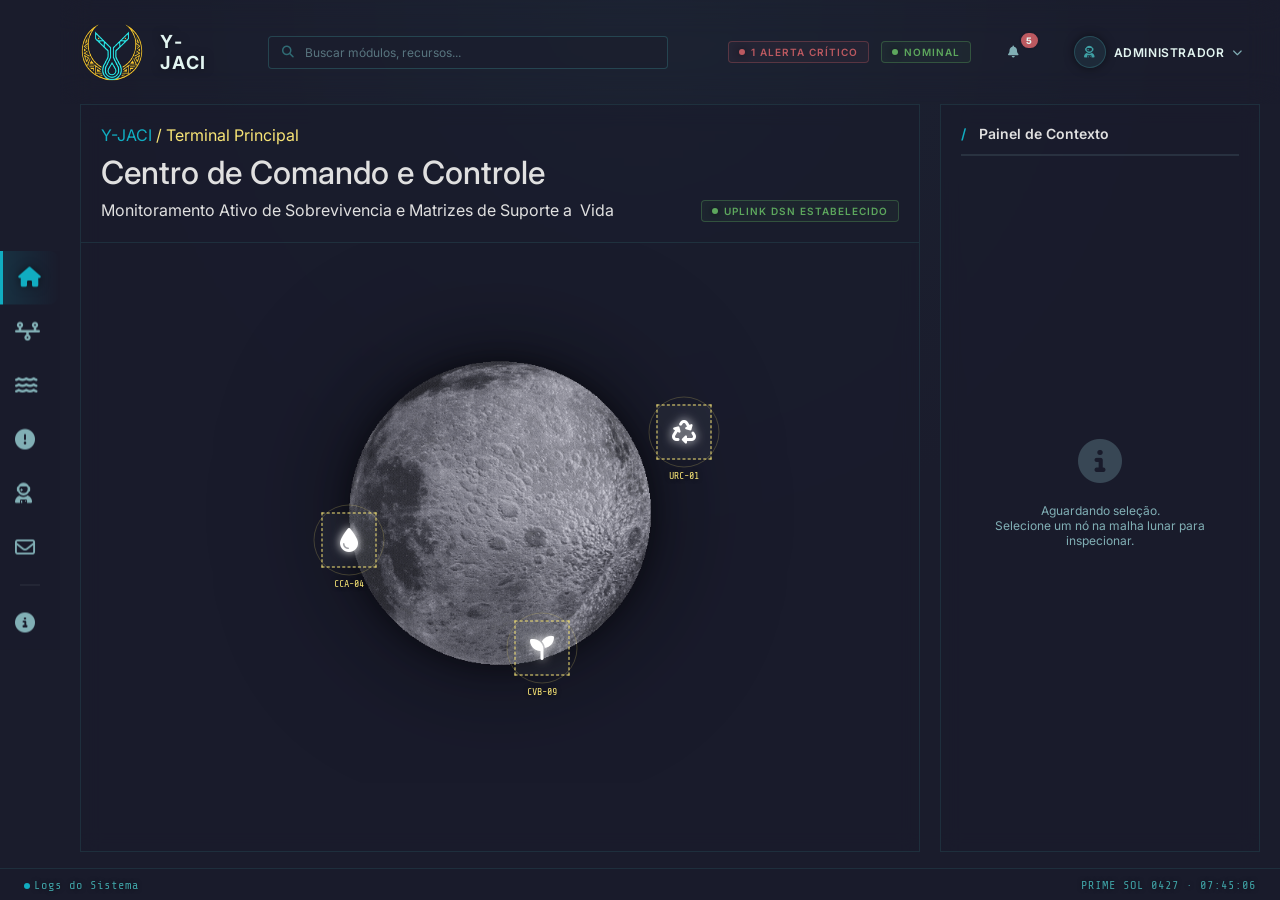
==== commit fca39f33: "fix: ajuste no menu" ====
--- a/index.html
+++ b/index.html
@@ -39,63 +39,28 @@
   <link rel="stylesheet" href="assets/css/components/inspetor-painel.css">
   <link rel="stylesheet" href="assets/css/components/input.css">
   <link rel="stylesheet" href="assets/css/pages/home.css">
+  <link rel="apple-touch-icon" sizes="180x180" href="assets/img/favicon_io/apple-touch-icon.png">
+  <link rel="icon" type="image/png" sizes="32x32" href="assets/img/favicon_io/favicon-32x32.png">
+  <link rel="icon" type="image/png" sizes="16x16" href="assets/img/favicon_io/favicon-16x16.png">
+  <link rel="manifest" href="assets/img/favicon_io/site.webmanifest">
 </head>
 
 <body>
-    <a href="#main-content" class="skip-link">Pular para o conteúdo</a>
-    <aside class="menu-lateral" id="menu-lateral">
-      <button type="button" class="botao botao--terciario botao--icone botao--mobile menu-lateral__hamburguer" id="btn-hamburguer" aria-expanded="false" aria-label="Abrir menu">
-        <i class="fas fa-bars" aria-hidden="true"></i>
-        <span class="menu-lateral__marca-mobile">Y-JACI</span>
-      </button>
-      <nav class="menu-lateral__navegacao" aria-label="Menu Principal">
-        <a href="index.html" class="menu-lateral__link--ativo menu-lateral__link" aria-current="page">
-          <span class="menu-lateral__icone"><i class="fas fa-home"></i></span>
-          <span class="menu-lateral__texto">Visão Geral</span>
-        </a>
-        <a href="flow.html" class=" menu-lateral__link" >
-          <span class="menu-lateral__icone"><i class="fa-solid fa-timeline"></i></span>
-          <span class="menu-lateral__texto">Fluxo de Interações</span>
-        </a>
-        <a href="resources.html" class=" menu-lateral__link" >
-          <span class="menu-lateral__icone"><i class="fa-solid fa-water"></i></span>
-          <span class="menu-lateral__texto">Gestão de Recursos</span>
-        </a>
-        <a href="alerts.html" class=" menu-lateral__link" >
-          <span class="menu-lateral__icone"><i class="fa-solid fa-circle-exclamation"></i></span>
-          <span class="menu-lateral__texto">Central de Alertas</span>
-        </a>
-        <a href="crew.html" class=" menu-lateral__link" >
-          <span class="menu-lateral__icone"><i class="fa-solid fa-user-astronaut"></i></span>
-          <span class="menu-lateral__texto">Tripulação</span>
-        </a>
-        <a href="support.html" class=" menu-lateral__link" >
-          <span class="menu-lateral__icone"><i class="fa-regular fa-envelope"></i></span>
-          <span class="menu-lateral__texto">Suporte</span>
-        </a>
-        <div class="menu-lateral__separador"></div>
-        <a href="about.html" class=" menu-lateral__link" >
-          <span class="menu-lateral__icone"><i class="fa-solid fa-circle-info"></i></span>
-          <span class="menu-lateral__texto">Sobre</span>
-        </a>
-      </nav>
-    </aside>
-    <header class="menu-superior">
-      <div class="menu-superior__esquerda">
-        <span class="menu-superior__logo">
-           Y-JACI
-        </span>
-      </div>
-
-      <div class="menu-superior__buscar">
+  <a href="#main-content" class="skip-link">Pular para o conteúdo</a>
+  <aside class="menu-lateral" id="menu-lateral">
+    <button type="button" class="botao botao--terciario botao--icone botao--mobile menu-lateral__hamburguer"
+      id="btn-hamburguer" aria-expanded="false" aria-label="Abrir menu">
+      <i class="fas fa-bars" aria-hidden="true"></i>
+      <span class="menu-lateral__marca-mobile">Y-JACI</span>
+    </button>
+    <div class="menu-lateral__topbar-mobile">
+      <div class="menu-lateral__buscar-mobile">
         <div class="menu-superior__buscar-container">
           <i class="fa-solid fa-magnifying-glass menu-superior__buscar-icone"></i>
           <input type="text" placeholder="Buscar módulos, recursos..." aria-label="Buscar módulos e recursos">
         </div>
       </div>
-
-      <div class="menu-superior__direita">
-        <!-- Status -->
+      <div class="menu-lateral__acoes-mobile">
         <div class="menu-superior__status flex-center-gap-12">
           <span class="etiqueta etiqueta--danger">
             <span class="etiqueta__dot"></span>
@@ -106,14 +71,11 @@
             <span class="status-text">Nominal</span>
           </div>
         </div>
-
-        <!-- Notificações -->
-        <button class="botao botao--terciario botao--icone menu-superior__acao menu-superior__notificacoes" aria-label="Notificações">
+        <button class="botao botao--terciario botao--icone menu-superior__acao menu-superior__notificacoes"
+          aria-label="Notificações">
           <i class="fa-solid fa-bell"></i>
           <span class="menu-superior__etiqueta">5</span>
         </button>
-
-        <!-- Usuário Dropdown -->
         <div class="menu-superior__usuario-dropdown">
           <button class="botao botao--terciario menu-superior__usuario" aria-haspopup="menu" aria-expanded="false">
             <div class="menu-superior__avatar">
@@ -126,11 +88,98 @@
             <a href="#" role="menuitem"><i class="fa-solid fa-id-etiqueta"></i> Meu Perfil</a>
             <a href="#" role="menuitem"><i class="fa-solid fa-sliders"></i> Preferências</a>
             <div class="dropdown-divisor"></div>
-            <a href="#" role="menuitem" class="dropdown-logout"><i class="fa-solid fa-right-from-bracket"></i> Desconectar</a>
+            <a href="#" role="menuitem" class="dropdown-logout"><i class="fa-solid fa-right-from-bracket"></i>
+              Desconectar</a>
           </div>
         </div>
       </div>
-    </header>
+    </div>
+    <nav class="menu-lateral__navegacao" aria-label="Menu Principal">
+      <a href="index.html" class="menu-lateral__link--ativo menu-lateral__link" aria-current="page">
+        <span class="menu-lateral__icone"><i class="fas fa-home"></i></span>
+        <span class="menu-lateral__texto">Visão Geral</span>
+      </a>
+      <a href="flow.html" class=" menu-lateral__link">
+        <span class="menu-lateral__icone"><i class="fa-solid fa-timeline"></i></span>
+        <span class="menu-lateral__texto">Fluxo de Interações</span>
+      </a>
+      <a href="resources.html" class=" menu-lateral__link">
+        <span class="menu-lateral__icone"><i class="fa-solid fa-water"></i></span>
+        <span class="menu-lateral__texto">Gestão de Recursos</span>
+      </a>
+      <a href="alerts.html" class=" menu-lateral__link">
+        <span class="menu-lateral__icone"><i class="fa-solid fa-circle-exclamation"></i></span>
+        <span class="menu-lateral__texto">Central de Alertas</span>
+      </a>
+      <a href="crew.html" class=" menu-lateral__link">
+        <span class="menu-lateral__icone"><i class="fa-solid fa-user-astronaut"></i></span>
+        <span class="menu-lateral__texto">Tripulação</span>
+      </a>
+      <a href="support.html" class=" menu-lateral__link">
+        <span class="menu-lateral__icone"><i class="fa-regular fa-envelope"></i></span>
+        <span class="menu-lateral__texto">Suporte</span>
+      </a>
+      <div class="menu-lateral__separador"></div>
+      <a href="about.html" class=" menu-lateral__link">
+        <span class="menu-lateral__icone"><i class="fa-solid fa-circle-info"></i></span>
+        <span class="menu-lateral__texto">Sobre</span>
+      </a>
+    </nav>
+  </aside>
+  <header class="menu-superior">
+    <div class="menu-superior__esquerda">
+      <img src="./assets/img/logo.svg" alt="Logo Y-JACI">
+      <span class="menu-superior__logo">
+        Y-JACI
+      </span>
+    </div>
+
+    <div class="menu-superior__buscar">
+      <div class="menu-superior__buscar-container">
+        <i class="fa-solid fa-magnifying-glass menu-superior__buscar-icone"></i>
+        <input type="text" placeholder="Buscar módulos, recursos..." aria-label="Buscar módulos e recursos">
+      </div>
+    </div>
+
+    <div class="menu-superior__direita">
+      <!-- Status -->
+      <div class="menu-superior__status flex-center-gap-12">
+        <span class="etiqueta etiqueta--danger">
+          <span class="etiqueta__dot"></span>
+          1 Alerta Crítico
+        </span>
+        <div class="etiqueta etiqueta--nominal">
+          <span class="etiqueta__dot"></span>
+          <span class="status-text">Nominal</span>
+        </div>
+      </div>
+
+      <!-- Notificações -->
+      <button class="botao botao--terciario botao--icone menu-superior__acao menu-superior__notificacoes"
+        aria-label="Notificações">
+        <i class="fa-solid fa-bell"></i>
+        <span class="menu-superior__etiqueta">5</span>
+      </button>
+
+      <!-- Usuário Dropdown -->
+      <div class="menu-superior__usuario-dropdown">
+        <button class="botao botao--terciario menu-superior__usuario" aria-haspopup="menu" aria-expanded="false">
+          <div class="menu-superior__avatar">
+            <i class="fa-solid fa-user-astronaut"></i>
+          </div>
+          <span class="menu-superior__nome">Administrador</span>
+          <i class="fa-solid fa-chevron-down"></i>
+        </button>
+        <div class="menu-superior__dropdown-menu cartao-vidro" role="menu">
+          <a href="#" role="menuitem"><i class="fa-solid fa-id-etiqueta"></i> Meu Perfil</a>
+          <a href="#" role="menuitem"><i class="fa-solid fa-sliders"></i> Preferências</a>
+          <div class="dropdown-divisor"></div>
+          <a href="#" role="menuitem" class="dropdown-logout"><i class="fa-solid fa-right-from-bracket"></i>
+            Desconectar</a>
+        </div>
+      </div>
+    </div>
+  </header>
   <div class="conteudo">
     <main class="conteudo__principal" id="main-content">
       <header class="cabecalho-conteudo">
@@ -190,15 +239,15 @@
   <script src="assets/js/layout.js"></script>
   <script src="assets/js/main.js"></script>
   <script src="assets/js/pages/home.js"></script>
-    <footer class="barra-telemetria">
-      <span class="barra-telemetria__titulo"><span class="barra-telemetria__ponto"></span>Logs do Sistema</span>
-      <div class="barra-telemetria__janela-letreiro">
-        <div class="barra-telemetria__letreiro" aria-hidden="true">
-          <!-- Os itens são gerados pelo main.js -->
-        </div>
-      </div>
-      <time class="barra-telemetria__relogio" id="relogio-telemetria" aria-live="polite">PRIME SOL 0427  00:00:00</time>
-    </footer>
+  <footer class="barra-telemetria">
+    <span class="barra-telemetria__titulo"><span class="barra-telemetria__ponto"></span>Logs do Sistema</span>
+    <div class="barra-telemetria__janela-letreiro">
+      <div class="barra-telemetria__letreiro" aria-hidden="true">
+        <!-- Os itens são gerados pelo main.js -->
+      </div>
+    </div>
+    <time class="barra-telemetria__relogio" id="relogio-telemetria" aria-live="polite">PRIME SOL 0427 00:00:00</time>
+  </footer>
 </body>
 
 </html>
--- a/assets/css/base/variables.css
+++ b/assets/css/base/variables.css
@@ -38,17 +38,17 @@
     --font-primary: 'Inter', sans-serif;
     --font-mono: 'Share Tech Mono', monospace;
 
-    --text-micro: 9px;
-    --text-xs: 10px;
-    --text-sm: 12px;
-    --text-base: 14px;
-    --text-md: 16px;
-    --text-lg: 18px;
-    --text-xl: 24px;
-    --text-2xl: 28px;
-    --text-3xl: 32px;
-    --text-4xl: 36px;
-    --text-hero: 44px;
+    --text-micro: 0.5625rem;
+    --text-xs: 0.625rem;
+    --text-sm: 0.75rem;
+    --text-base: 0.875rem;
+    --text-md: 1rem;
+    --text-lg: 1.125rem;
+    --text-xl: 1.5rem;
+    --text-2xl: 1.75rem;
+    --text-3xl: 2rem;
+    --text-4xl: 2.25rem;
+    --text-hero: 2.75rem;
 
     --text-paragraph: var(--text-base);
     --text-heading-1: var(--text-4xl);
@@ -76,19 +76,19 @@
     --shadow-xl: 0 20px 25px -5px rgba(0, 0, 0, 0.7), 0 10px 10px -5px rgba(0, 0, 0, 0.5);
 
     /* Border Radius */
-    --radius-sm: 4px;
-    --radius-md: 8px;
-    --radius-lg: 12px;
+    --radius-sm: 0.25rem;
+    --radius-md: 0.5rem;
+    --radius-lg: 0.75rem;
 
     /* Transitions */
     --transition-fast: 0.15s cubic-bezier(0.4, 0, 0.2, 1);
     --transition-normal: 0.3s cubic-bezier(0.4, 0, 0.2, 1);
 
     /* Spacing Scale */
-    --space-sm: 8px;
-    --space-md: 12px;
-    --space-lg: 16px;
-    --space-xl: 20px;
+    --space-sm: 0.5rem;
+    --space-md: 0.75rem;
+    --space-lg: 1rem;
+    --space-xl: 1.25rem;
 
     /* Z-Index Layers */
     --z-dropdown: 50;
@@ -101,10 +101,10 @@
     --font-bold: 700;
 
     /* Buttons Design System */
-    --btn-height-sm: 32px;
-    --btn-height-md: 40px;
-    --btn-height-lg: 48px;
-    --btn-height-mobile: 44px;
+    --btn-height-sm: 2rem;
+    --btn-height-md: 2.5rem;
+    --btn-height-lg: 3rem;
+    --btn-height-mobile: 2.75rem;
 
     --btn-padding-sm: 0 var(--space-md);
     --btn-padding-md: 0 var(--space-lg);
--- a/assets/css/layout/grid.css
+++ b/assets/css/layout/grid.css
@@ -1,11 +1,11 @@
 .conteudo {
     display: flex;
-    width: calc(100% - 60px);
+    width: calc(100% - 3.75rem);
     flex: 1;
     flex-direction: row;
-    margin-left: 60px;
-    padding: 0 20px;
-    gap: 20px;
+    margin-left: 3.75rem;
+    padding: 0 1.25rem;
+    gap: 1.25rem;
     color: rgb(var(--text-default));
     overflow-y: auto;
     overflow-x: hidden;
@@ -23,20 +23,11 @@
     margin: 0 0 1rem;
 }
 
-.conteudo__principal-recursos {
-    flex: 1 1 0;
-    display: flex;
-    flex-direction: column;
-    background: var(--bg-glass-light);
-    backdrop-filter: blur(10px);
-    border: var(--panel-border);
-}
-
 .cabecalho-conteudo {
     display: flex;
     flex-direction: column;
     width: 100%;
-    padding: 20px;
+    padding: 1.25rem;
     border-bottom: var(--panel-border);
     gap: 0.5rem;
     position: relative;
@@ -71,7 +62,7 @@
 
 .cabecalho-conteudo__status {
     display: flex;
-    gap: 20px;
+    gap: 1.25rem;
 }
 
 .cabecalho-conteudo__subtitulo {
@@ -83,15 +74,15 @@
 }
 
 .painel-direito {
-    width: 320px;
+    width: 20rem;
     flex-shrink: 0;
     display: flex;
     flex-direction: column;
     justify-content: flex-start;
     align-items: stretch;
-    padding-bottom: 20px;
+    padding-bottom: 1.25rem;
     position: sticky;
-    max-height: calc(100vh - 130px);
+    max-height: calc(100vh - 8.125rem);
     background: var(--bg-glass-light);
     backdrop-filter: blur(10px);
     border: var(--panel-border);
@@ -99,7 +90,13 @@
     margin: 0 0 1rem;
 }
 
-@media screen and (max-width: 1117px) {
+/* @media screen and (max-width: 1188px) {
+    .conteudo-flow {
+        flex-direction: row;
+    }
+} */
+
+@media screen and (max-width: 1188px) {
     body {
         overflow-y: auto;
         height: auto;
@@ -108,14 +105,13 @@
 
     .conteudo {
         margin-left: 0;
-        margin-top: 0;
+        margin-top: 3.75rem;
         width: 100%;
         flex-direction: column;
         overflow: visible;
     }
 
-    .conteudo__principal,
-    .conteudo__principal-recursos {
+    .conteudo__principal {
         flex: none;
         height: auto;
     }
@@ -153,8 +149,8 @@
    ========================================================================== */
 .macro-grid {
     display: grid;
-    grid-template-columns: repeat(auto-fit, minmax(220px, 1fr));
-    gap: 16px;
+    grid-template-columns: repeat(auto-fit, minmax(13.75rem, 1fr));
+    gap: 1rem;
 }
 
 /* cartao-macro componentizado para assets/css/components/cartao-macro.css */
--- a/assets/css/components/etiqueta.css
+++ b/assets/css/components/etiqueta.css
@@ -5,10 +5,10 @@
 .etiqueta {
     display: inline-flex;
     align-items: center;
-    gap: 6px;
+    gap: 0.375rem;
     font-size: var(--text-xs);
     font-weight: 600;
-    padding: 4px 10px;
+    padding: 0.25rem 0.625rem;
     border-radius: var(--radius-sm);
     text-transform: uppercase;
     letter-spacing: 0.1em;
@@ -19,8 +19,8 @@
 }
 
 .etiqueta__dot {
-    width: 6px;
-    height: 6px;
+    width: 0.375rem;
+    height: 0.375rem;
     border-radius: 50%;
     flex-shrink: 0;
     display: inline-block;
@@ -41,7 +41,7 @@
 .etiqueta--nominal .etiqueta__dot,
 .etiqueta--success .etiqueta__dot {
     background: rgb(var(--success));
-    box-shadow: 0 0 6px rgba(0, 0, 0, 0.5);
+    box-shadow: 0 0 0.375rem rgba(0, 0, 0, 0.5);
 }
 
 /* Warning / Alert / In Progress (Yellow) */
@@ -55,7 +55,7 @@
 .etiqueta--warning .etiqueta__dot,
 .etiqueta--alerta .etiqueta__dot {
     background: rgb(var(--warning));
-    box-shadow: 0 0 6px rgba(0, 0, 0, 0.5);
+    box-shadow: 0 0 0.375rem rgba(0, 0, 0, 0.5);
 }
 
 /* Critical / Danger / Open (Magenta) */
@@ -69,7 +69,7 @@
 .etiqueta--critical .etiqueta__dot,
 .etiqueta--danger .etiqueta__dot {
     background: rgb(var(--critical));
-    box-shadow: 0 0 6px rgba(0, 0, 0, 0.5);
+    box-shadow: 0 0 0.375rem rgba(0, 0, 0, 0.5);
 }
 
 /* Down / Danger (for resource rates) */
@@ -88,5 +88,5 @@
 
 .etiqueta--info .etiqueta__dot {
     background: rgb(var(--steel));
-    box-shadow: 0 0 6px rgba(0, 0, 0, 0.5);
+    box-shadow: 0 0 0.375rem rgba(0, 0, 0, 0.5);
 }
--- a/assets/css/components/alerta.css
+++ b/assets/css/components/alerta.css
@@ -6,17 +6,17 @@
     --alerta-cor-rgb: var(--steel);
     /* Default info */
     display: flex;
-    gap: 16px;
+    gap: 1rem;
     align-items: stretch;
-    padding: 16px;
-    margin-bottom: 20px;
+    padding: 1rem;
+    margin-bottom: 1.25rem;
     border-radius: var(--radius-sm);
     transition: all var(--transition-normal);
     position: relative;
 
     background: linear-gradient(90deg, rgba(var(--alerta-cor-rgb), 0.1) 0%, rgba(var(--alerta-cor-rgb), 0.02) 100%);
     border: 1px solid rgba(var(--alerta-cor-rgb), 0.3);
-    border-left: 3px solid rgb(var(--alerta-cor-rgb));
+    border-left: 0.1875rem solid rgb(var(--alerta-cor-rgb));
 }
 
 .alerta:hover {
@@ -47,8 +47,8 @@
 }
 
 .alerta__indicador-lateral {
-    width: 44px;
-    height: 44px;
+    width: 2.75rem;
+    height: 2.75rem;
     flex-shrink: 0;
     display: flex;
     align-items: center;
@@ -68,8 +68,8 @@
 }
 
 .alerta__icone-svg {
-    width: 22px;
-    height: 22px;
+    width: 1.375rem;
+    height: 1.375rem;
 }
 
 .alerta__icone {
@@ -77,8 +77,8 @@
     align-items: center;
     justify-content: center;
     font-size: 1.5rem;
-    width: 44px;
-    height: 44px;
+    width: 2.75rem;
+    height: 2.75rem;
 }
 
 .alerta__corpo {
@@ -91,14 +91,14 @@
     display: flex;
     justify-content: space-between;
     align-items: baseline;
-    margin-bottom: 6px;
+    margin-bottom: 0.375rem;
 }
 
 .alerta__grupo-esquerdo {
     display: flex;
     align-items: center;
     justify-content: center;
-    gap: 8px;
+    gap: 0.5rem;
 }
 
 .alerta__codigo-evento {
@@ -116,14 +116,14 @@
 }
 
 .alerta__conteudo {
-    margin-bottom: 12px;
+    margin-bottom: 0.75rem;
 }
 
 .alerta__titulo {
     font-size: var(--text-base);
     color: rgb(var(--text-primary));
     font-weight: 600;
-    margin-bottom: 4px;
+    margin-bottom: 0.25rem;
 }
 
 .alerta__descricao {
@@ -136,7 +136,7 @@
     font-size: var(--text-sm);
     color: rgb(var(--text-primary));
     font-weight: 400;
-    margin-bottom: 6px;
+    margin-bottom: 0.375rem;
     line-height: 1.4;
 }
 
@@ -144,24 +144,24 @@
     font-size: var(--text-xs);
     color: rgb(var(--text-secondary));
     opacity: 0.5;
-    margin-bottom: 12px;
+    margin-bottom: 0.75rem;
     text-transform: uppercase;
     letter-spacing: 0.05em;
 }
 
 .alerta__acoes {
     display: flex;
-    gap: 10px;
+    gap: 0.625rem;
 }
 
 .alerta__botao-acao {
     font-size: var(--text-xs);
     font-weight: 600;
     letter-spacing: 0.08em;
-    padding: 6px 14px;
+    padding: 0.375rem 0.875rem;
     background: transparent;
     cursor: pointer;
-    transition: all 0.2s ease;
+    transition: all var(--transition-fast);
     text-transform: uppercase;
     border: 1px solid rgba(var(--alerta-cor-rgb), 0.5);
     color: rgb(var(--alerta-cor-rgb));
@@ -196,17 +196,61 @@
     filter: grayscale(0.8);
 }
 
+/* Classes de Estado e Domino Effect */
+.alerta--destaque {
+    box-shadow: 0 0 15px rgba(var(--alerta-cor-rgb), 0.6) !important;
+    transform: scale(1.02);
+    z-index: 5;
+    opacity: 1 !important;
+}
+
+.alerta--atenuado {
+    opacity: 0.35 !important;
+}
+
+.alerta__sistema-link {
+    text-decoration: underline;
+    color: rgb(var(--steel));
+    font-weight: bold;
+    cursor: pointer;
+    transition: color var(--transition-fast);
+}
+
+.alerta__sistema-link:hover {
+    color: rgb(var(--brand-primary));
+}
+
+.alerta__detalhe-grid {
+    display: grid;
+    grid-template-columns: repeat(2, 1fr);
+    gap: 0.625rem;
+    margin-top: 0.625rem;
+}
+
+.alerta__rotulo-detalhe {
+    font-family: var(--font-mono);
+    color: rgb(var(--text-secondary));
+    font-size: var(--text-xs);
+}
+
+.alerta__detalhe-titulo {
+    font-family: var(--font-primary);
+    color: rgb(var(--text-primary));
+    font-size: var(--text-sm);
+    font-weight: bold;
+}
+
 @media (max-width: 900px) {
     .alerta {
         flex-direction: column;
-        gap: 14px;
-        padding: 14px;
+        gap: 0.875rem;
+        padding: 0.875rem;
     }
 
     .alerta__linha-topo {
         flex-direction: column;
         align-items: flex-start;
-        gap: 8px;
+        gap: 0.5rem;
     }
 
     .alerta__acoes {
--- a/assets/css/components/sidebar.css
+++ b/assets/css/components/sidebar.css
@@ -3,7 +3,7 @@
     left: 0;
     top: 50%;
     transform: translateY(-50%);
-    width: 60px;
+    width: 3.75rem;
     background: var(--bg-glass-heavy);
     backdrop-filter: blur(10px);
     overflow: hidden;
@@ -14,7 +14,9 @@
 .menu-lateral:hover,
 .menu-lateral--aberto {
     background: var(--bg-glass-heavy);
-    width: 300px;
+    width: 18.75rem;
+    min-height: 100vh;
+    overflow-y: auto;
 }
 
 .menu-lateral .menu-lateral__hamburguer {
@@ -29,11 +31,11 @@
 .menu-lateral__link {
     display: flex;
     align-items: center;
-    padding: 15px;
-    color: rgb(var(--text-menu));
+    padding: 0.9375rem;
+    color: rgb(var(--text-secondary));
     font-size: var(--text-lg);
     text-decoration: none;
-    border-radius: 0 12px 12px 0;
+    border-radius: 0 var(--radius-lg) var(--radius-lg) 0;
     transition: all var(--transition-normal);
     width: 100%;
     position: relative;
@@ -44,15 +46,14 @@
     background: linear-gradient(90deg, rgba(var(--brand-primary), 0.15) 0%, transparent 100%);
     color: rgb(var(--brand-primary));
     font-weight: bold;
-    border-left: 3px solid rgb(var(--brand-primary));
-
+    border-left: 0.1875rem solid rgb(var(--brand-primary));
 }
 
 .menu-lateral__icone {
-    margin-right: 10px;
-    font-size: 20px;
-    transition: margin-right 0.3s, color 0.3s;
-    color: rgb(var(--icon-menu));
+    margin-right: 0.625rem;
+    font-size: 1.25rem;
+    transition: margin-right var(--transition-normal), color var(--transition-normal);
+    color: rgb(var(--text-secondary));
 }
 
 .menu-lateral__link:hover .menu-lateral__icone,
@@ -66,26 +67,34 @@
     max-width: 0;
     overflow: hidden;
     white-space: nowrap;
-    transition: opacity 0.3s ease, max-width 0.3s ease, margin-left 0.3s ease;
+    transition: opacity var(--transition-normal), max-width var(--transition-normal), margin-left var(--transition-normal);
 }
 
 .menu-lateral:hover .menu-lateral__texto,
 .menu-lateral--aberto .menu-lateral__texto {
     opacity: 1;
-    max-width: 200px;
-    margin-left: 15px;
+    max-width: 12.5rem;
+    margin-left: 0.9375rem;
 }
 
 .menu-lateral__separador {
     height: 1px;
     background: rgba(var(--text-primary), 0.1);
-    margin: 10px 20px;
-}
-
-@media screen and (max-width: 1117px) {
+    margin: 0.625rem 1.25rem;
+}
+
+/* ======================================================
+   Topbar mobile — visível apenas dentro do sidebar mobile
+   Escondido no desktop via ausência de media query match
+   ====================================================== */
+.menu-lateral__topbar-mobile {
+    display: none;
+}
+
+@media screen and (max-width: 1188px) {
     .menu-lateral {
         width: 100%;
-        height: 60px;
+        height: 3.75rem;
         top: 0;
         transform: none;
         border-radius: 0;
@@ -93,7 +102,7 @@
         border-bottom: 2px solid var(--border-color);
         display: flex;
         flex-direction: column;
-        transition: height 0.3s ease;
+        transition: height var(--transition-normal);
     }
 
     .menu-lateral:hover {
@@ -108,8 +117,9 @@
     .menu-lateral .menu-lateral__hamburguer {
         display: flex;
         align-items: center;
-        min-height: 60px;
-        padding: 0 20px;
+        justify-content: flex-start;
+        min-height: 3.75rem;
+        padding: 0 1.25rem;
         font-size: var(--text-xl);
         color: rgb(var(--text-default));
         cursor: pointer;
@@ -118,9 +128,7 @@
     }
 
     .menu-lateral__marca-mobile {
-        margin-left: 15px;
-        font-size: var(--text-lg);
-        font-weight: bold;
+        display: none;
     }
 
     .menu-lateral__navegacao {
@@ -134,13 +142,65 @@
     }
 
     .menu-lateral__link {
-        padding: 20px;
+        padding: 1.25rem;
         border-radius: 0;
     }
 
     .menu-lateral__link .menu-lateral__texto {
         opacity: 1;
         max-width: none;
-        margin-left: 15px;
+        margin-left: 0.9375rem;
+    }
+
+    /* --- Topbar mobile dentro do sidebar --- */
+    .menu-lateral__topbar-mobile {
+        display: none;
+    }
+
+    .menu-lateral--aberto .menu-lateral__topbar-mobile {
+        display: flex;
+        flex-direction: column;
+        gap: 1rem;
+        padding: 1.25rem;
+        border-bottom: 1px solid rgba(var(--text-primary), 0.1);
+    }
+
+    /* Busca dentro do sidebar mobile */
+    .menu-lateral__topbar-mobile .menu-lateral__buscar-mobile {
+        display: flex;
+        width: 100%;
+    }
+
+    .menu-lateral__topbar-mobile .menu-superior__buscar-container {
+        width: 100%;
+        max-width: none;
+        height: auto;
+    }
+
+    /* Ações (status, notificações, dropdown) dentro do sidebar mobile */
+    .menu-lateral__topbar-mobile .menu-lateral__acoes-mobile {
+        display: flex;
+        width: 100%;
+        justify-content: space-between;
+        align-items: center;
+        flex-wrap: wrap;
+        gap: 1rem;
+    }
+
+    /* Dropdown do usuário dentro do sidebar — position relative para evitar clipping */
+    .menu-lateral__topbar-mobile .menu-superior__usuario-dropdown {
+        position: relative;
+    }
+
+    .menu-lateral__topbar-mobile .menu-superior__dropdown-menu {
+        position: absolute;
+        right: 0;
+        top: 2.8125rem;
+        z-index: 10;
+    }
+
+    /* Exibe dropdown quando a classe ativa está presente */
+    .menu-superior__dropdown-menu.menu-superior__dropdown-menu--aberto {
+        display: block !important;
     }
 }
--- a/assets/css/components/topbar.css
+++ b/assets/css/components/topbar.css
@@ -7,15 +7,20 @@
     align-items: center;
     backdrop-filter: blur(16px);
     -webkit-backdrop-filter: blur(16px);
-    margin-left: 60px;
-    padding: 20px;
+    margin-left: 3.75rem;
+    padding: 1.25rem;
 }
 
 .menu-superior__esquerda {
     flex: 1;
     display: flex;
     align-items: center;
-    gap: 16px;
+    gap: 1rem;
+}
+
+.menu-superior__esquerda img {
+    width: 64px;
+    height: 64px;
 }
 
 .menu-superior__logo {
@@ -27,23 +32,23 @@
     text-transform: uppercase;
     display: flex;
     align-items: center;
-    gap: 10px;
+    gap: 0.625rem;
     text-shadow: 0 0 8px rgba(0, 0, 0, 0.5);
 }
 
 .menu-superior__logo i {
     color: rgb(var(--steel));
-    font-size: 20px;
+    font-size: 1.25rem;
     filter: drop-shadow(0 0 5px rgba(0, 0, 0, 0.5));
 }
 
 .menu-superior__logo-img {
-    height: 80px;
+    height: 5rem;
     width: auto;
 }
 
 .menu-superior__buscar {
-    flex: 0 1 600px;
+    flex: 0 1 37.5rem;
     display: flex;
     justify-content: center;
     width: 100%;
@@ -52,12 +57,12 @@
 .menu-superior__buscar-container {
     position: relative;
     width: 100%;
-    max-width: 400px;
+    max-width: 25rem;
 }
 
 .menu-superior__buscar-icone {
     position: absolute;
-    left: 14px;
+    left: 0.875rem;
     top: 50%;
     transform: translateY(-50%);
     color: rgb(var(--steel));
@@ -70,11 +75,11 @@
     background: rgba(var(--bg-main), 0.5);
     border: 1px solid rgba(var(--steel), 0.3);
     border-radius: var(--radius-sm);
-    padding: 8px 12px 8px 36px;
+    padding: 0.5rem 0.75rem 0.5rem 2.25rem;
     color: rgb(var(--text-primary));
     font-family: var(--font-primary);
     font-size: var(--text-sm);
-    transition: all var(--transition-fast, 0.2s);
+    transition: all var(--transition-fast);
 }
 
 .menu-superior__buscar-container input:focus {
@@ -91,12 +96,12 @@
 
 .menu-superior__buscar-atalho {
     position: absolute;
-    right: 10px;
+    right: 0.625rem;
     top: 50%;
     transform: translateY(-50%);
     background: rgba(var(--text-primary), 0.1);
     border-radius: var(--radius-sm);
-    padding: 2px 6px;
+    padding: 0.125rem 0.375rem;
     font-size: var(--text-xs);
     color: rgb(var(--steel));
     pointer-events: none;
@@ -107,7 +112,7 @@
     flex: 1;
     display: flex;
     align-items: center;
-    gap: 20px;
+    gap: 1.25rem;
     justify-content: flex-end;
 }
 
@@ -124,8 +129,8 @@
     color: rgb(var(--text-primary));
     font-size: var(--text-micro);
     font-weight: 800;
-    padding: 2px 5px;
-    border-radius: 10px;
+    padding: 0.125rem 0.3125rem;
+    border-radius: 0.625rem;
     border: 2px solid rgb(var(--bg-main));
 }
 
@@ -136,7 +141,7 @@
 .menu-superior__usuario {
     display: flex;
     align-items: center;
-    gap: 10px;
+    gap: 0.625rem;
 }
 
 .menu-superior__usuario:hover .menu-superior__nome {
@@ -144,8 +149,8 @@
 }
 
 .menu-superior__avatar {
-    width: 32px;
-    height: 32px;
+    width: 2rem;
+    height: 2rem;
     border-radius: 50%;
     background: rgba(var(--steel), 0.1);
     border: 1px solid rgba(var(--steel), 0.3);
@@ -174,21 +179,21 @@
     display: none;
     position: absolute;
     right: 0;
-    top: 45px;
+    top: 2.8125rem;
     background: var(--bg-glass-heavy);
     backdrop-filter: blur(12px);
     border: var(--panel-border);
     border-radius: var(--radius-md);
-    padding: 8px;
-    min-width: 180px;
+    padding: 0.5rem;
+    min-width: 11.25rem;
     box-shadow: var(--shadow-lg);
 }
 
 .menu-superior__dropdown-menu a {
     display: flex;
     align-items: center;
-    gap: 10px;
-    padding: 10px 12px;
+    gap: 0.625rem;
+    padding: 0.625rem 0.75rem;
     color: rgb(var(--text-secondary));
     text-decoration: none;
     font-size: var(--text-sm);
@@ -204,7 +209,7 @@
 .dropdown-divisor {
     height: 1px;
     background: var(--border-color);
-    margin: 6px 0;
+    margin: 0.375rem 0;
 }
 
 .menu-superior__dropdown-menu .dropdown-logout {
@@ -216,26 +221,39 @@
     color: rgb(var(--critical));
 }
 
-@media (max-width: 1117px) {
+@media (max-width: 1188px) {
     .menu-superior {
         margin-left: 0;
+        height: 3.75rem;
+        padding: 0 1.25rem;
+        background: transparent;
+        border: none;
+        backdrop-filter: none;
+        -webkit-backdrop-filter: none;
+        z-index: calc(var(--z-sidebar) - 1);
+        pointer-events: none;
+    }
+
+    .menu-superior__esquerda {
+        margin-left: 2.25rem;
+        pointer-events: auto;
+    }
+
+    .menu-superior .menu-superior__buscar {
+        display: none;
+    }
+
+    .menu-superior .menu-superior__direita {
+        display: none;
     }
 }
 
 @media (max-width: 768px) {
-    .menu-superior__buscar-container {
-        display: none;
-    }
-
-    .menu-superior__nome {
+    .menu-superior .menu-superior__nome {
         display: none;
     }
 
     .menu-superior__esquerda {
         width: auto;
     }
-
-    .menu-superior__direita {
-        width: auto;
-    }
 }
--- a/assets/css/components/bottombar.css
+++ b/assets/css/components/bottombar.css
@@ -1,12 +1,12 @@
 .barra-telemetria {
     display: flex;
     align-items: center;
-    padding: 6px 24px;
+    padding: 0.375rem 1.5rem;
     background: var(--bg-glass-heavy);
     backdrop-filter: blur(10px);
 
     border-top: var(--panel-border);
-    min-height: 32px;
+    min-height: 2rem;
     flex-shrink: 0;
     overflow: hidden;
     z-index: var(--z-dropdown);
@@ -19,13 +19,13 @@
     position: relative;
     display: flex;
     align-items: center;
-    mask-image: linear-gradient(to right, transparent, black 20px, black calc(100% - 20px), transparent);
-    -webkit-mask-image: linear-gradient(to right, transparent, black 20px, black calc(100% - 20px), transparent);
+    mask-image: linear-gradient(to right, transparent, black 1.25rem, black calc(100% - 1.25rem), transparent);
+    -webkit-mask-image: linear-gradient(to right, transparent, black 1.25rem, black calc(100% - 1.25rem), transparent);
 }
 
 .barra-telemetria__letreiro {
     display: inline-flex;
-    gap: 20px;
+    gap: 1.25rem;
     align-items: center;
     white-space: nowrap;
     padding-left: 100%;
@@ -56,7 +56,7 @@
 
 .barra-telemetria__titulo {
     flex-shrink: 0;
-    padding-right: 15px;
+    padding-right: 0.9375rem;
     z-index: 10;
 }
 
@@ -76,11 +76,11 @@
 
 .barra-telemetria__ponto {
     display: inline-block;
-    width: 6px;
-    height: 6px;
+    width: 0.375rem;
+    height: 0.375rem;
     border-radius: 50%;
     background: rgb(var(--color-primary));
-    margin-right: 4px;
+    margin-right: 0.25rem;
     vertical-align: middle;
     animation: barra-telemetria-pulse 2s infinite;
 }
@@ -89,11 +89,11 @@
     margin-left: auto;
 }
 
-@media screen and (max-width: 1117px) {
+@media screen and (max-width: 1188px) {
     .barra-telemetria {
         margin-left: 0;
-        margin-top: 60px;
+        margin-top: 3.75rem;
         width: 100%;
-        padding: 10px;
+        padding: 0.625rem;
     }
 }
--- a/assets/css/components/button.css
+++ b/assets/css/components/button.css
@@ -72,7 +72,7 @@
 }
 
 .botao--primario:hover:not(:disabled) {
-    transform: translateY(-2px);
+    transform: translateY(-0.125rem);
 }
 
 /* Secundário (Ação Menor) */
@@ -182,7 +182,7 @@
     --btn-cor-texto-hover: rgb(var(--steel));
     --btn-cor-borda-hover: rgb(var(--steel));
     --btn-cor-fundo-hover: rgba(var(--steel), 0.1);
-    box-shadow: inset 0 0 10px rgba(0, 0, 0, 0.5);
+    box-shadow: inset 0 0 0.625rem rgba(0, 0, 0, 0.5);
 }
 
 /* Válvula (Toggle Flow) */
@@ -246,10 +246,15 @@
 }
 
 @media (max-width: 768px) {
-
     /* Auto aplica área segura para touch no celular em botões ícone */
     .botao--icone {
         min-height: var(--btn-height-mobile);
         min-width: var(--btn-height-mobile);
     }
+}
+
+/* Variante Bloco (Largura Total) */
+.botao--bloco {
+    width: 100%;
+    justify-content: center;
 }
--- a/assets/css/components/inspetor-painel.css
+++ b/assets/css/components/inspetor-painel.css
@@ -3,8 +3,8 @@
     display: flex;
     flex-direction: column;
     height: 100%;
-    padding: 20px;
-    gap: 20px;
+    padding: 1.25rem;
+    gap: 1.25rem;
     color: rgb(var(--text-default));
 }
 
@@ -15,7 +15,7 @@
 @keyframes fadeIn {
     from {
         opacity: 0;
-        transform: translateX(10px);
+        transform: translateX(0.625rem);
     }
 
     to {
@@ -29,7 +29,7 @@
     justify-content: space-between;
     align-items: center;
     border-bottom: 2px solid var(--border-color);
-    padding-bottom: 12px;
+    padding-bottom: 0.75rem;
 }
 
 .inspetor-painel__cabecalho h2 {
@@ -43,7 +43,7 @@
 
 .inspetor-painel__cabecalho h2 span {
     color: var(--header-color, rgb(var(--color-primary)));
-    padding-right: 5px;
+    padding-right: 0.3125rem;
 }
 
 .inspetor-painel__vazio {
@@ -55,32 +55,32 @@
     text-align: center;
     color: rgb(var(--text-secondary));
     font-size: var(--text-sm);
-    gap: 10px;
+    gap: 0.625rem;
 }
 
 .inspetor-painel__vazio i,
 .inspetor-painel__vazio-icone {
     font-size: var(--text-hero);
     opacity: 0.3;
-    margin-bottom: 10px;
+    margin-bottom: 0.625rem;
 }
 
 .inspetor-painel__cabecalho-icone {
     color: rgb(var(--steel));
-    margin-right: 8px;
+    margin-right: 0.5rem;
 }
 
 .inspetor-painel__formulario {
     display: flex;
     flex-direction: column;
-    gap: 20px;
+    gap: 1.25rem;
     height: 100%;
 }
 
 .inspetor-painel__grupo-form {
     display: flex;
     flex-direction: column;
-    gap: 6px;
+    gap: 0.375rem;
 }
 
 .inspetor-painel__grupo-form label {
@@ -96,11 +96,11 @@
 .inspetor-painel__grupo-form textarea {
     background: rgba(var(--text-primary), 0.04);
     border: 1px solid var(--border-color);
-    border-radius: 4px;
-    padding: 8px 12px;
+    border-radius: var(--radius-sm);
+    padding: 0.5rem 0.75rem;
     font-size: var(--text-sm);
     color: rgb(var(--text-primary));
-    transition: border-color 0.2s;
+    transition: border-color var(--transition-fast);
     width: 100%;
 }
 
@@ -115,11 +115,20 @@
     cursor: not-allowed;
 }
 
+.inspetor-painel__descricao {
+    height: auto;
+    min-height: 2.5rem;
+    font-size: var(--text-sm);
+    color: rgb(var(--text-secondary));
+    line-height: 1.4;
+    margin-bottom: 0.625rem;
+}
+
 .inspetor-painel__acoes {
     display: flex;
-    gap: 12px;
+    gap: 0.75rem;
     margin-top: auto;
-    padding-bottom: 20px;
+    padding-bottom: 1.25rem;
 }
 
 .inspetor-painel__btn-salvar,
@@ -128,7 +137,7 @@
 }
 
 .inspetor-painel__btn-perigo {
-    margin-top: 10px;
+    margin-top: 0.625rem;
     width: 100%;
 }
 
@@ -136,7 +145,7 @@
 .inspetor-painel__container-deslizante {
     display: flex;
     align-items: center;
-    gap: 12px;
+    gap: 0.75rem;
 }
 
 .inspetor-painel__container-deslizante input[type="range"] {
@@ -148,7 +157,7 @@
 .inspetor-painel__valor-deslizante {
     font-size: var(--text-sm);
     font-weight: bold;
-    min-width: 40px;
+    min-width: 2.5rem;
     text-align: right;
 }
 
@@ -158,6 +167,6 @@
     align-items: center;
     background: rgba(var(--text-primary), 0.02);
     border: 1px solid var(--border-color);
-    padding: 10px;
-    border-radius: 4px;
+    padding: 0.625rem;
+    border-radius: var(--radius-sm);
 }
--- a/assets/css/components/input.css
+++ b/assets/css/components/input.css
@@ -6,20 +6,20 @@
     background: rgba(var(--bg-main), 0.5);
     border: 1px solid rgba(var(--text-primary), 0.08);
     border-radius: var(--radius-sm);
-    padding: 12px;
+    padding: 0.75rem;
     color: rgb(var(--text-primary));
     font-size: var(--text-paragraph);
     font-family: var(--font-primary);
     transition: all var(--transition-normal);
     outline: none;
-    box-shadow: inset 0 2px 4px rgba(0, 0, 0, 0.2);
+    box-shadow: inset 0 0.125rem 0.25rem rgba(0, 0, 0, 0.2);
     width: 100%;
 }
 
 .campo:focus {
     border-color: rgb(var(--steel));
     background: rgba(var(--steel), 0.05);
-    box-shadow: 0 0 12px rgba(0, 0, 0, 0.5), inset 0 2px 4px rgba(0, 0, 0, 0.2);
+    box-shadow: 0 0 0.75rem rgba(0, 0, 0, 0.5), inset 0 0.125rem 0.25rem rgba(0, 0, 0, 0.2);
 }
 
 .campo option {
@@ -28,7 +28,7 @@
 
 .campo--textarea {
     resize: vertical;
-    min-height: 120px;
+    min-height: 7.5rem;
 }
 
 .campo--select,
@@ -41,6 +41,17 @@
     cursor: not-allowed;
 }
 
+/* Variantes */
+.campo--destaque {
+    color: rgb(var(--steel)) !important;
+    font-weight: bold;
+}
+
+.campo--destaque-critico {
+    border-color: rgb(var(--critical)) !important;
+    box-shadow: 0 0 0.5rem rgba(var(--critical), 0.5) !important;
+}
+
 /* Label */
 .campo-label {
     font-size: var(--text-xs);
@@ -49,12 +60,12 @@
     color: rgb(var(--text-secondary));
     text-transform: uppercase;
     display: block;
-    margin-bottom: 8px;
+    margin-bottom: 0.5rem;
 }
 
 /* Grupo (label + input) */
 .campo-grupo {
     display: flex;
     flex-direction: column;
-    gap: 6px;
+    gap: 0.375rem;
 }
--- a/assets/css/pages/home.css
+++ b/assets/css/pages/home.css
@@ -2,16 +2,6 @@
     position: relative;
     overflow: hidden;
     height: 60vh;
-    /* position: relative;
-    width: 100%;
-    max-width: 100%;
-    flex: 1;
-    min-height: 70vh;
-    overflow: hidden;
-    display: flex;
-    justify-content: center;
-    align-items: center;
-    margin: 0 auto; */
 }
 
 #nodes-overlay {
@@ -28,14 +18,14 @@
     height: 100%;
     object-fit: contain;
     pointer-events: none;
-    filter: drop-shadow(0 0 15px rgba(0, 0, 0, 0.5)) drop-shadow(0 0 60px rgba(0, 0, 0, 0.5));
+    filter: drop-shadow(0 0 0.9375rem rgba(0, 0, 0, 0.5)) drop-shadow(0 0 3.75rem rgba(0, 0, 0, 0.5));
 }
 
 /* Nós Interativos (Missões) */
 .water-node {
     position: absolute;
-    width: 55px;
-    height: 55px;
+    width: 3.4375rem;
+    height: 3.4375rem;
     background: rgba(var(--text-primary), 0.05);
     border: 1px dashed rgba(var(--brand-secondary), 1);
     cursor: pointer;
@@ -78,13 +68,13 @@
 }
 
 .node-icon {
-    font-size: 24px;
+    font-size: var(--text-xl);
     filter: grayscale(1) brightness(2.5);
 }
 
 .node-label {
     position: absolute;
-    bottom: -22px;
+    bottom: -1.375rem;
     color: rgba(var(--brand-secondary), 1);
     font-size: var(--text-xs);
     font-family: var(--font-mono);
@@ -94,18 +84,18 @@
 
 .history-grid {
     display: grid;
-    grid-template-rows: repeat(5, 12px);
+    grid-template-rows: repeat(5, 0.75rem);
     grid-auto-flow: column;
-    grid-auto-columns: 12px;
-    gap: 4px;
+    grid-auto-columns: 0.75rem;
+    gap: 0.25rem;
     margin: var(--space-md) 0;
 }
 
 .sq {
-    width: 12px;
-    height: 12px;
+    width: 0.75rem;
+    height: 0.75rem;
     background: rgba(var(--bg-main), 1);
-    border-radius: 2px;
+    border-radius: 0.125rem;
 }
 
 .sq.lv1 {
@@ -130,7 +120,7 @@
     bottom: 0;
     left: 0;
     width: 100%;
-    height: 35px;
+    height: 2.1875rem;
     opacity: 0.15;
     pointer-events: none;
     z-index: 0;
@@ -158,13 +148,13 @@
 /* Painel Resumo Home */
 .painel-resumo {
     position: absolute;
-    top: 20px;
+    top: 1.25rem;
     left: 0;
     z-index: 100;
     display: flex;
     flex-direction: column;
     gap: 0;
-    padding: 0 20px;
+    padding: 0 1.25rem;
     width: 35%;
 }
 
@@ -174,13 +164,13 @@
 .hero-stat-container {
     position: relative;
     overflow: hidden;
-    margin-top: 10px;
-    padding: 15px 15px 45px 15px;
+    margin-top: 0.625rem;
+    padding: 0.9375rem 0.9375rem 2.8125rem 0.9375rem;
     /* Espaço inferior para a onda */
-    border-radius: 8px;
+    border-radius: var(--radius-md);
     background: rgba(var(--text-primary), 0.02);
     border: 1px solid var(--border-color);
-    min-height: 90px;
+    min-height: 5.625rem;
 }
 
 .hero-stat-container label {
@@ -195,25 +185,25 @@
     font-size: var(--text-hero);
     font-weight: bold;
     text-shadow: 0 0 10px rgba(0, 0, 0, 0.5);
-    margin-top: 4px;
+    margin-top: 0.25rem;
 }
 
 .hero-stat-container .val small {
     font-size: var(--text-md);
     color: rgb(var(--text-secondary));
-    margin-left: 8px;
+    margin-left: 0.5rem;
 }
 
 .grid-stats {
     display: grid;
     grid-template-columns: 1fr 1fr;
-    gap: 12px;
-    margin-top: 10px;
+    gap: 0.75rem;
+    margin-top: 0.625rem;
 }
 
 .stat-item {
-    padding: 12px;
-    border-radius: 8px;
+    padding: 0.75rem;
+    border-radius: var(--radius-md);
     background: rgba(var(--text-primary), 0.02);
     border: 1px solid var(--border-color);
 }
@@ -229,22 +219,22 @@
     display: block;
     font-size: var(--text-lg);
     font-weight: bold;
-    margin-top: 4px;
+    margin-top: 0.25rem;
     color: rgb(var(--text-primary));
 }
 
 .unit-list-container {
     display: flex;
     flex-direction: column;
-    gap: 12px;
-    margin-top: 8px;
+    gap: 0.75rem;
+    margin-top: 0.5rem;
 }
 
 .unit-meta {
     display: flex;
     justify-content: space-between;
     font-size: var(--text-sm);
-    margin-bottom: 5px;
+    margin-bottom: 0.3125rem;
     color: rgb(var(--text-primary));
 }
 
@@ -255,7 +245,7 @@
 
 .progress-rail {
     background: rgba(var(--text-primary), 0.05);
-    height: 6px;
+    height: 0.375rem;
     border-radius: 99px;
     overflow: hidden;
 }
@@ -268,7 +258,7 @@
 
 .history-box {
     margin-top: auto;
-    padding-top: 20px;
+    padding-top: 1.25rem;
     border-top: 1px solid var(--border-color);
 }
 
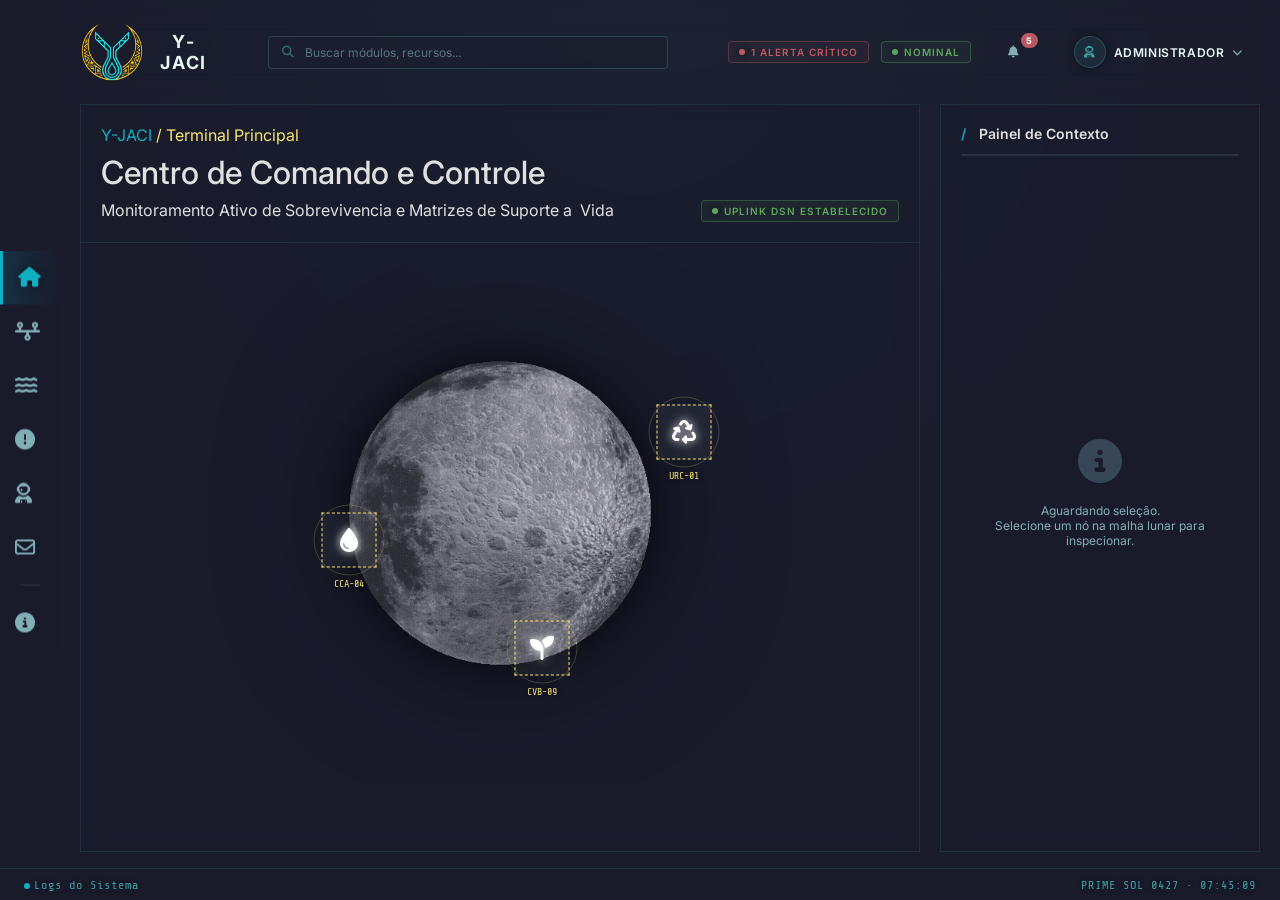
==== commit fb5dd88a: "fix: update no header com a link no menu" ====
--- a/index.html
+++ b/index.html
@@ -128,10 +128,12 @@
   </aside>
   <header class="menu-superior">
     <div class="menu-superior__esquerda">
-      <img src="./assets/img/logo.svg" alt="Logo Y-JACI">
-      <span class="menu-superior__logo">
-        Y-JACI
-      </span>
+      <a href="./index.html">
+        <img src="./assets/img/logo.svg" alt="Logo Y-JACI">
+        <span class="menu-superior__logo">
+          Y-JACI
+        </span>
+      </a>
     </div>
 
     <div class="menu-superior__buscar">
--- a/assets/css/base/variables.css
+++ b/assets/css/base/variables.css
@@ -101,9 +101,9 @@
     --font-bold: 700;
 
     /* Buttons Design System */
-    --btn-height-sm: 2rem;
+    --btn-height-sm: 2.5rem;
     --btn-height-md: 2.5rem;
-    --btn-height-lg: 3rem;
+    --btn-height-lg: 2.5rem;
     --btn-height-mobile: 2.75rem;
 
     --btn-padding-sm: 0 var(--space-md);
--- a/assets/css/layout/grid.css
+++ b/assets/css/layout/grid.css
@@ -90,12 +90,6 @@
     margin: 0 0 1rem;
 }
 
-/* @media screen and (max-width: 1188px) {
-    .conteudo-flow {
-        flex-direction: row;
-    }
-} */
-
 @media screen and (max-width: 1188px) {
     body {
         overflow-y: auto;
--- a/assets/css/components/sidebar.css
+++ b/assets/css/components/sidebar.css
@@ -15,11 +15,10 @@
 .menu-lateral--aberto {
     background: var(--bg-glass-heavy);
     width: 18.75rem;
-    min-height: 100vh;
     overflow-y: auto;
 }
 
-.menu-lateral .menu-lateral__hamburguer {
+.menu-lateral__hamburguer {
     display: none;
 }
 
--- a/assets/css/components/topbar.css
+++ b/assets/css/components/topbar.css
@@ -18,6 +18,13 @@
     gap: 1rem;
 }
 
+.menu-superior__esquerda a {
+    display: flex;
+    align-items: center;
+    gap: 1rem;
+    text-decoration: none;
+}
+
 .menu-superior__esquerda img {
     width: 64px;
     height: 64px;
@@ -33,7 +40,7 @@
     display: flex;
     align-items: center;
     gap: 0.625rem;
-    text-shadow: 0 0 8px rgba(0, 0, 0, 0.5);
+    text-align: center;
 }
 
 .menu-superior__logo i {
--- a/assets/css/components/button.css
+++ b/assets/css/components/button.css
@@ -212,10 +212,11 @@
    SIZES
    ========================================================================== */
 
+/* Repetição intencional */
 .botao--sm {
-    min-height: var(--btn-height-sm);
-    padding: var(--btn-padding-sm);
-    font-size: var(--text-sm);
+    height: var(--btn-height-lg);
+    padding: var(--btn-padding-lg);
+    font-size: var(--text-base);
 }
 
 .botao--lg {
@@ -246,6 +247,7 @@
 }
 
 @media (max-width: 768px) {
+
     /* Auto aplica área segura para touch no celular em botões ícone */
     .botao--icone {
         min-height: var(--btn-height-mobile);
